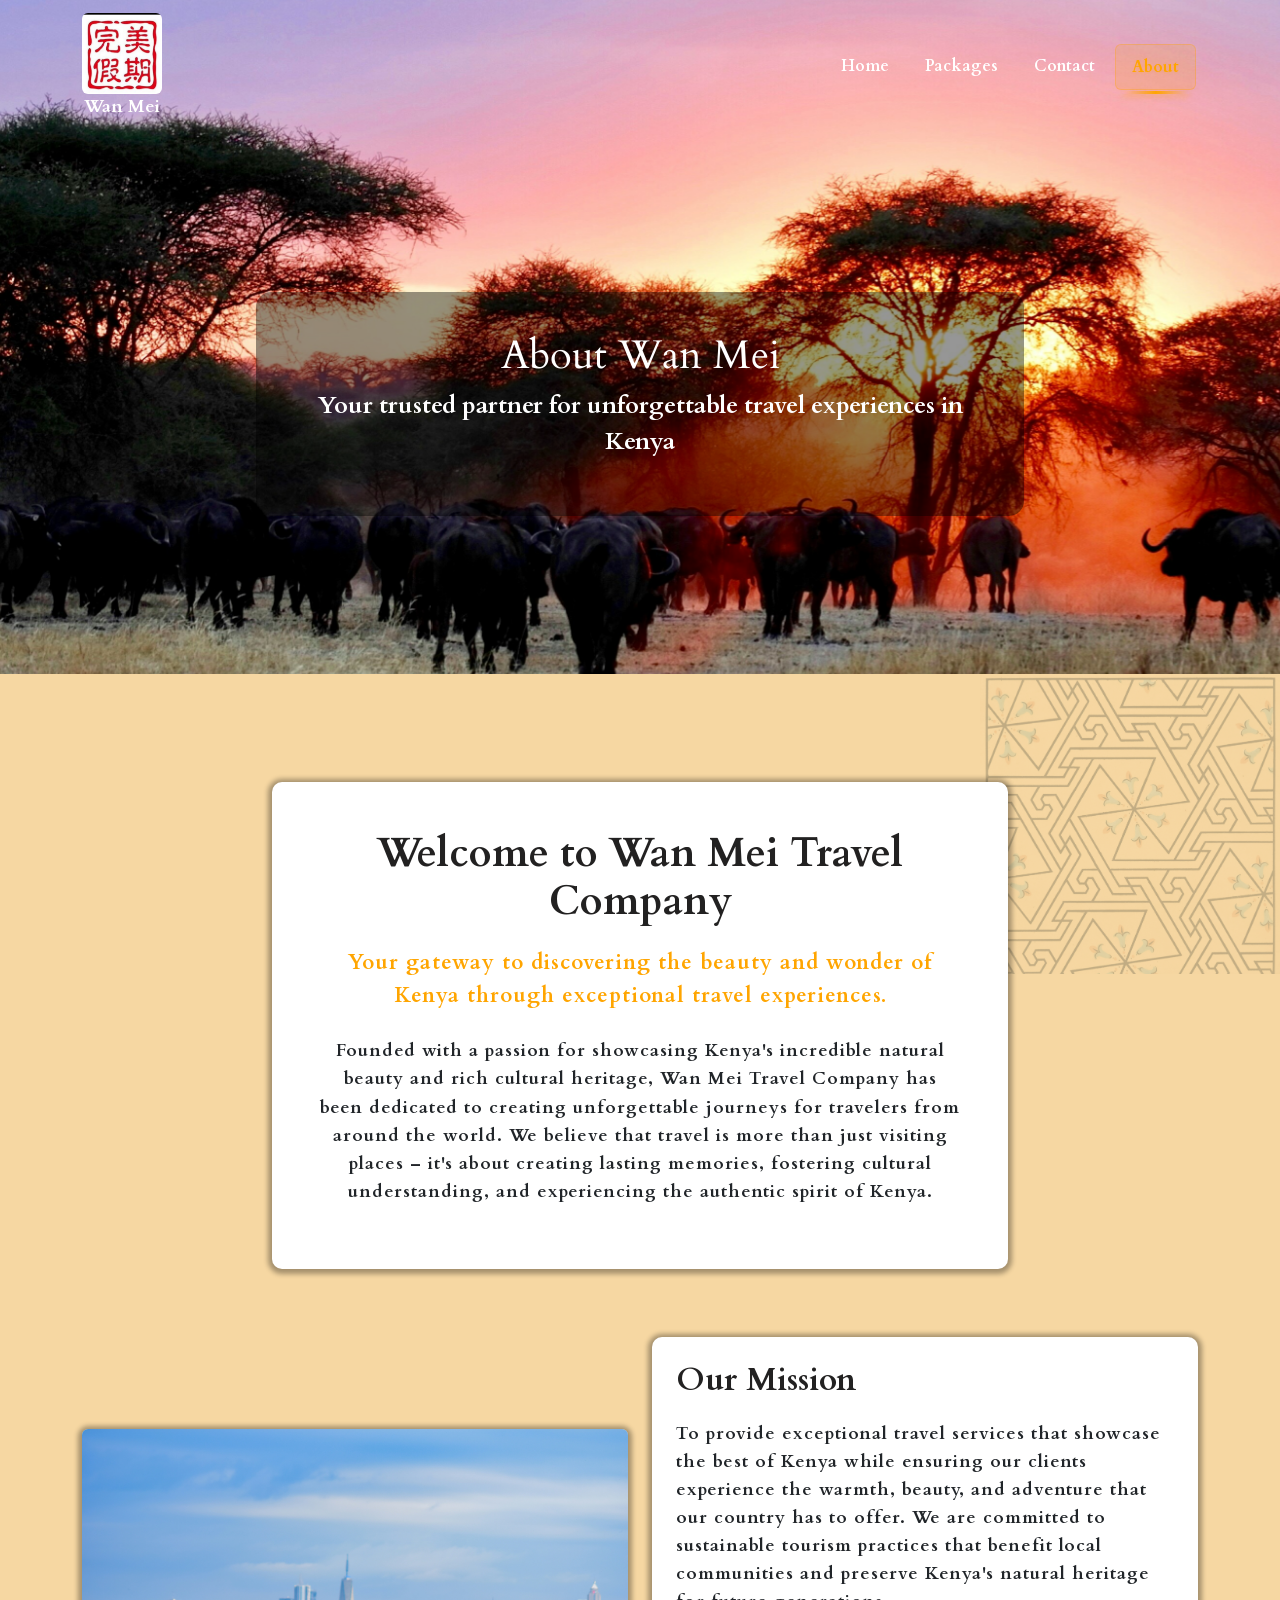
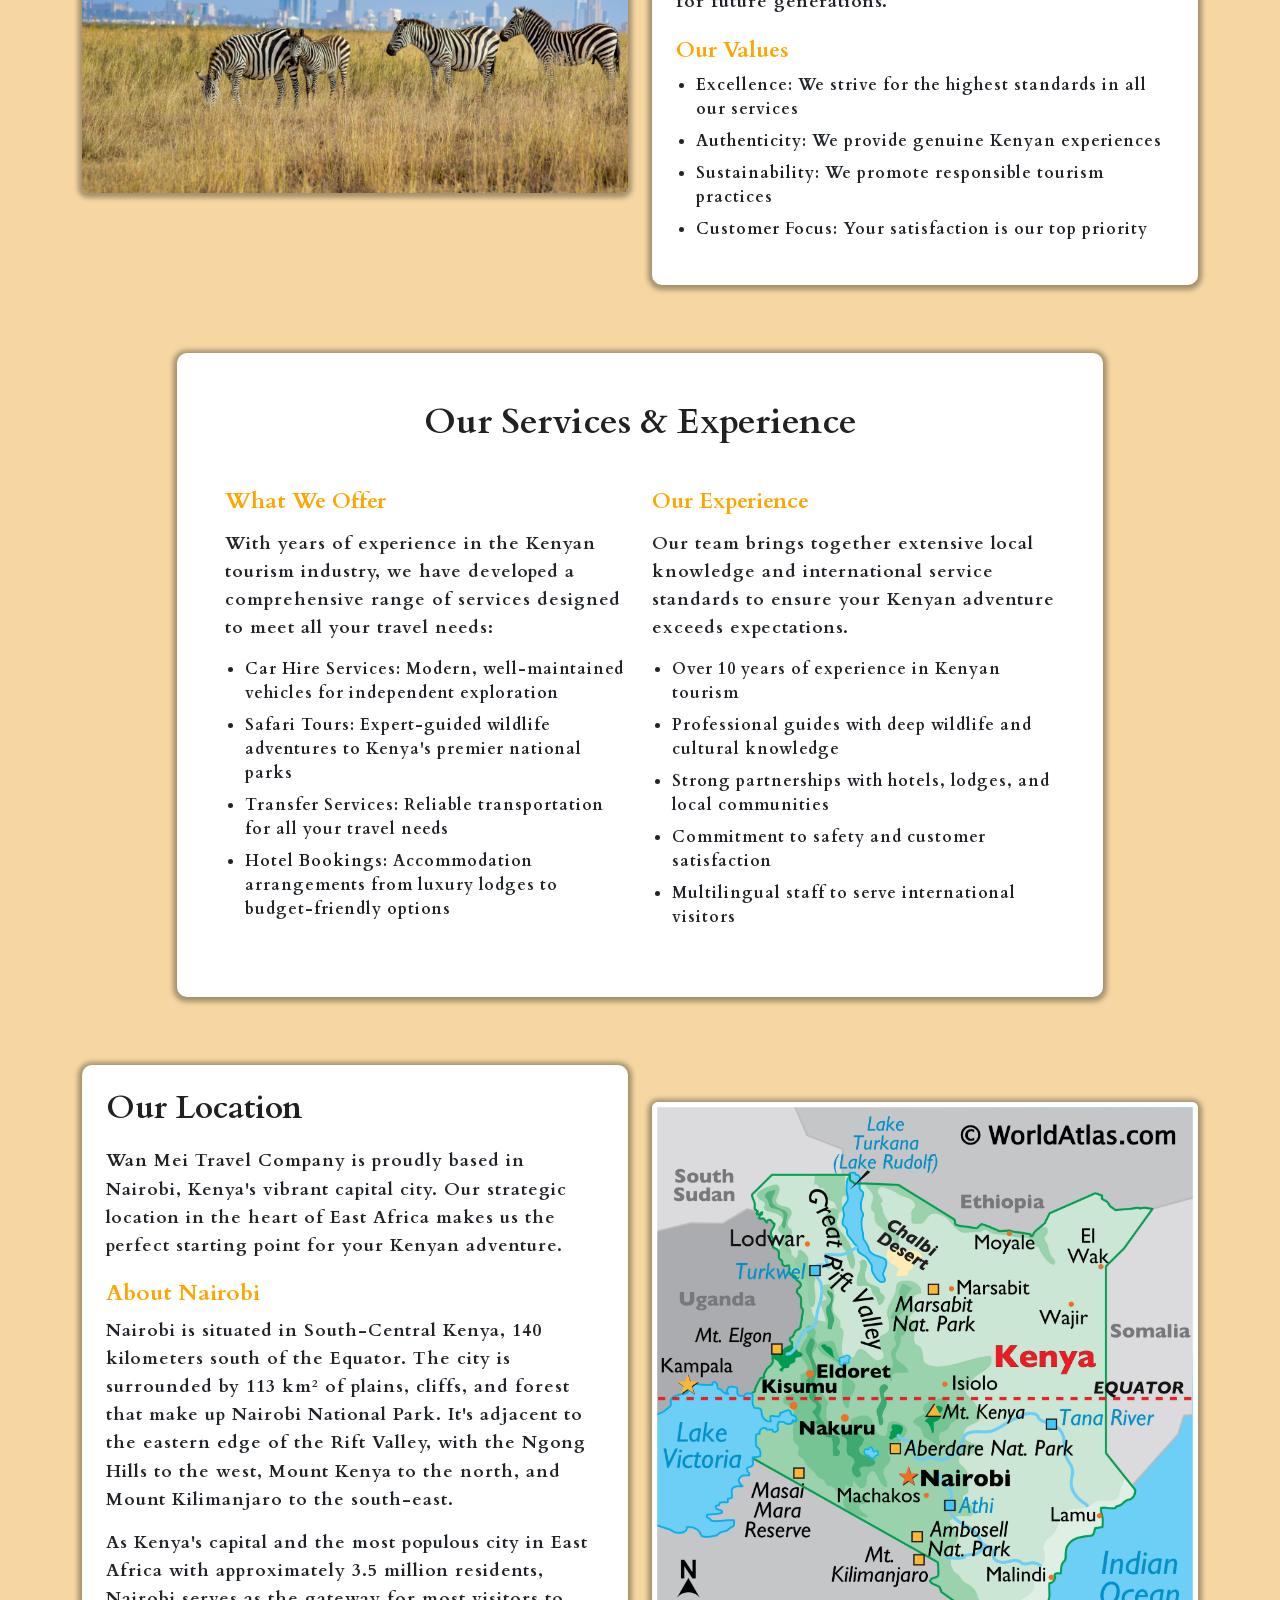
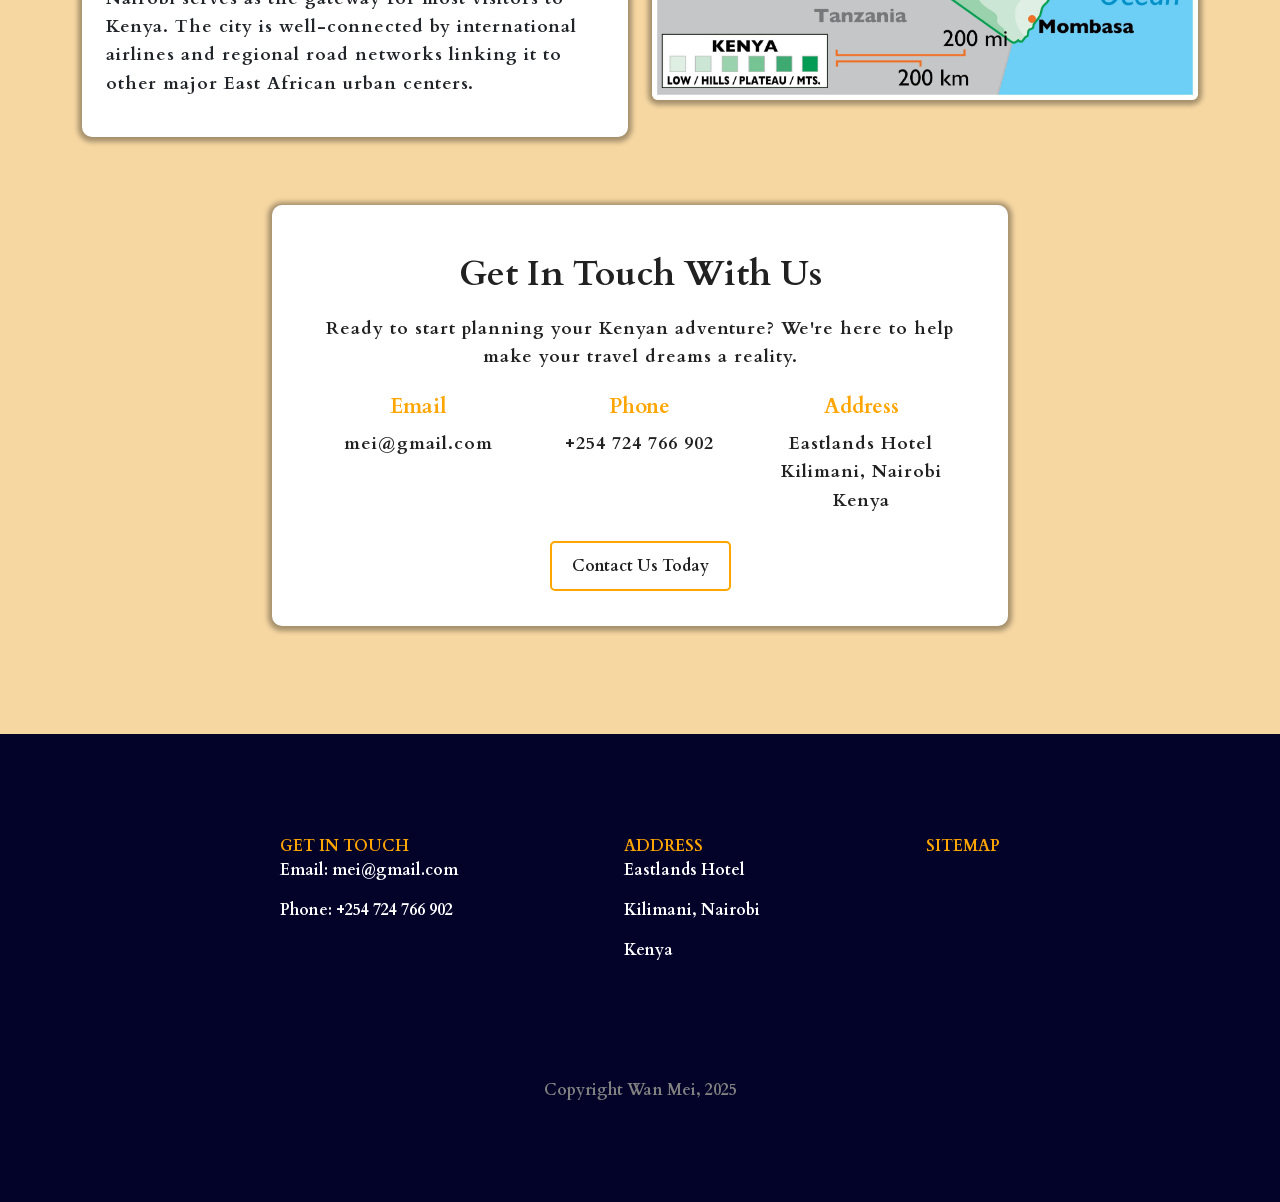
==== about.html @ f82a3e23 "implement packages and about us" ====
<!doctype html>
<html lang="en">
  <head>
    <meta charset="UTF-8">
    <meta name="viewport" content="width=device-width, initial-scale=1.0">
    <title>About Us - Wan Mei</title>
    <link rel="icon" type="image/x-icon" href="./images/favicon.ico">
    <link rel="stylesheet" href="style.css">
    <link href="https://cdn.jsdelivr.net/npm/bootstrap@5.3.7/dist/css/bootstrap.min.css" rel="stylesheet" integrity="sha384-LN+7fdVzj6u52u30Kp6M/trliBMCMKTyK833zpbD+pXdCLuTusPj697FH4R/5mcr" crossorigin="anonymous">
    <link rel="preconnect" href="https://fonts.googleapis.com">
    <link rel="preconnect" href="https://fonts.gstatic.com" crossorigin>
    <link href="https://fonts.googleapis.com/css2?family=Cardo:ital,wght@0,400;0,700;1,400&display=swap" rel="stylesheet">
  </head>
  <body class="d-flex flex-column justify-content-between min-vh-100 page-about" style="position: relative;">
    <nav class="navbar navbar-expand-lg">
      <div class="container d-flex flex-row align-items-center justify-content-between w-100">
        <a class="navbar-brand d-flex flex-column align-items-center" href="index.html">
          <img src="./wan_mei_logo.jpeg" class="rounded float-start nav_logo" width="80px" alt="...">
          <span>Wan Mei</span>
        </a>
        <button class="navbar-toggler float-end" type="button" data-bs-toggle="collapse" data-bs-target="#navbarNavDropdown" aria-controls="navbarNavDropdown" aria-expanded="false" aria-label="Toggle navigation">
          <span class="navbar-toggler-icon"></span>
        </button>
        <div class="collapse navbar-collapse float-end d-flex flex-row-reverse" id="navbarNavDropdown">
          <ul class="navbar-nav">
            <li class="nav-item">
              <a class="nav-link" href="index.html">Home</a>
            </li>
            <li class="nav-item">
              <a class="nav-link" href="packages.html">Packages</a>
            </li>
            <li class="nav-item">
              <a class="nav-link" href="index.html#contact">Contact</a>
            </li>
            <li class="nav-item">
              <a class="nav-link active" href="about.html">About</a>
            </li>
          </ul>
        </div>
      </div>
    </nav>

    <!-- Main Content Area for Company Information -->
    <main class="about-main">
      <!-- About Hero Section -->
      <section class="about-hero">
        <div class="parallax-container">
          <div class="background-image"></div>
          <div class="text-overlay">
            <h1>About Wan Mei</h1>
            <p>Your trusted partner for unforgettable travel experiences in Kenya</p>
          </div>
        </div>
      </section>

      <!-- About Content Section -->
      <section class="about-content">
        <div class="about-background-pattern"></div>
        <div class="container my-5">
          
          <!-- Company Background and Mission -->
          <div class="company-intro mb-5">
            <div class="row">
              <div class="col-lg-8 mx-auto">
                <div class="bg-white p-5 box_shadow_effect text-center">
                  <h2>Welcome to Wan Mei Travel Company</h2>
                  <p class="lead">Your gateway to discovering the beauty and wonder of Kenya through exceptional travel experiences.</p>
                  <p>Founded with a passion for showcasing Kenya's incredible natural beauty and rich cultural heritage, Wan Mei Travel Company has been dedicated to creating unforgettable journeys for travelers from around the world. We believe that travel is more than just visiting places – it's about creating lasting memories, fostering cultural understanding, and experiencing the authentic spirit of Kenya.</p>
                </div>
              </div>
            </div>
          </div>

          <!-- Mission Statement -->
          <div class="mission-section mb-5">
            <div class="row align-items-center">
              <div class="col-md-6">
                <img src="./images/nairobi.jpg" class="img-fluid rounded box_shadow_effect" alt="Nairobi City">
              </div>
              <div class="col-md-6">
                <div class="bg-white p-4 box_shadow_effect">
                  <h3>Our Mission</h3>
                  <p>To provide exceptional travel services that showcase the best of Kenya while ensuring our clients experience the warmth, beauty, and adventure that our country has to offer. We are committed to sustainable tourism practices that benefit local communities and preserve Kenya's natural heritage for future generations.</p>
                  <h4>Our Values</h4>
                  <ul>
                    <li><strong>Excellence:</strong> We strive for the highest standards in all our services</li>
                    <li><strong>Authenticity:</strong> We provide genuine Kenyan experiences</li>
                    <li><strong>Sustainability:</strong> We promote responsible tourism practices</li>
                    <li><strong>Customer Focus:</strong> Your satisfaction is our top priority</li>
                  </ul>
                </div>
              </div>
            </div>
          </div>

          <!-- Services and Experience -->
          <div class="services-experience mb-5">
            <div class="row">
              <div class="col-lg-10 mx-auto">
                <div class="bg-white p-5 box_shadow_effect">
                  <h3 class="text-center mb-4">Our Services & Experience</h3>
                  <div class="row">
                    <div class="col-md-6">
                      <h4>What We Offer</h4>
                      <p>With years of experience in the Kenyan tourism industry, we have developed a comprehensive range of services designed to meet all your travel needs:</p>
                      <ul>
                        <li><strong>Car Hire Services:</strong> Modern, well-maintained vehicles for independent exploration</li>
                        <li><strong>Safari Tours:</strong> Expert-guided wildlife adventures to Kenya's premier national parks</li>
                        <li><strong>Transfer Services:</strong> Reliable transportation for all your travel needs</li>
                        <li><strong>Hotel Bookings:</strong> Accommodation arrangements from luxury lodges to budget-friendly options</li>
                      </ul>
                    </div>
                    <div class="col-md-6">
                      <h4>Our Experience</h4>
                      <p>Our team brings together extensive local knowledge and international service standards to ensure your Kenyan adventure exceeds expectations.</p>
                      <ul>
                        <li>Over 10 years of experience in Kenyan tourism</li>
                        <li>Professional guides with deep wildlife and cultural knowledge</li>
                        <li>Strong partnerships with hotels, lodges, and local communities</li>
                        <li>Commitment to safety and customer satisfaction</li>
                        <li>Multilingual staff to serve international visitors</li>
                      </ul>
                    </div>
                  </div>
                </div>
              </div>
            </div>
          </div>

          <!-- Location and Contact Information -->
          <div class="location-contact mb-5">
            <div class="row align-items-center">
              <div class="col-md-6 order-md-2">
                <img src="./images/kenya_map.jpg" class="img-fluid rounded box_shadow_effect" alt="Kenya Map">
              </div>
              <div class="col-md-6 order-md-1">
                <div class="bg-white p-4 box_shadow_effect">
                  <h3>Our Location</h3>
                  <p><strong>Wan Mei Travel Company</strong> is proudly based in Nairobi, Kenya's vibrant capital city. Our strategic location in the heart of East Africa makes us the perfect starting point for your Kenyan adventure.</p>
                  
                  <h4>About Nairobi</h4>
                  <p>Nairobi is situated in South-Central Kenya, 140 kilometers south of the Equator. The city is surrounded by 113 km² of plains, cliffs, and forest that make up Nairobi National Park. It's adjacent to the eastern edge of the Rift Valley, with the Ngong Hills to the west, Mount Kenya to the north, and Mount Kilimanjaro to the south-east.</p>
                  
                  <p>As Kenya's capital and the most populous city in East Africa with approximately 3.5 million residents, Nairobi serves as the gateway for most visitors to Kenya. The city is well-connected by international airlines and regional road networks linking it to other major East African urban centers.</p>
                </div>
              </div>
            </div>
          </div>

          <!-- Contact Information -->
          <div class="contact-info">
            <div class="row">
              <div class="col-lg-8 mx-auto">
                <div class="bg-white p-5 box_shadow_effect text-center">
                  <h3>Get In Touch With Us</h3>
                  <p>Ready to start planning your Kenyan adventure? We're here to help make your travel dreams a reality.</p>
                  
                  <div class="row mt-4">
                    <div class="col-md-4">
                      <h5>Email</h5>
                      <p>mei@gmail.com</p>
                    </div>
                    <div class="col-md-4">
                      <h5>Phone</h5>
                      <p>+254 724 766 902</p>
                    </div>
                    <div class="col-md-4">
                      <h5>Address</h5>
                      <p>Eastlands Hotel<br>Kilimani, Nairobi<br>Kenya</p>
                    </div>
                  </div>
                  
                  <div class="mt-4">
                    <a href="index.html#contact" class="card-btn">Contact Us Today</a>
                  </div>
                </div>
              </div>
            </div>
          </div>

        </div>
      </section>
    </main>

    <footer class="d-flex flex-column align-items-center justify-content-around footer_style">
      <div class="d-flex flex-row justify-content-around align-items-start w-75">
        <div class="footer_col">
          <span>GET IN TOUCH</span>
          <p>Email: mei@gmail.com</p>
          <p>Phone: +254 724 766 902</p>
        </div>
        <div class="footer_col">
          <span>ADDRESS</span>
          <p>Eastlands Hotel</p>
          <p>Kilimani, Nairobi</p>
          <p>Kenya</p>
        </div>
        <div class="footer_col">
          <span>SITEMAP</span>
        </div>
      </div>
      <div class="row text-center copyright">
        <span style="color: grey;">Copyright Wan Mei, 2025</span>
      </div>
    </footer>
    <script src="https://cdn.jsdelivr.net/npm/bootstrap@5.3.7/dist/js/bootstrap.bundle.min.js" integrity="sha384-ndDqU0Gzau9qJ1lfW4pNLlhNTkCfHzAVBReH9diLvGRem5+R9g2FzA8ZGN954O5Q" crossorigin="anonymous"></script>
    <script src="https://cdn.jsdelivr.net/npm/@popperjs/core@2.11.8/dist/umd/popper.min.js" integrity="sha384-I7E8VVD/ismYTF4hNIPjVp/Zjvgyol6VFvRkX/vR+Vc4jQkC+hVqc2pM8ODewa9r" crossorigin="anonymous"></script>
    <script src="https://cdn.jsdelivr.net/npm/bootstrap@5.3.7/dist/js/bootstrap.min.js" integrity="sha384-7qAoOXltbVP82dhxHAUje59V5r2YsVfBafyUDxEdApLPmcdhBPg1ERo0BZlK" crossorigin="anonymous"></script>
  </body>
</html>
---- style.css ----
html, body {
  padding: 0;
  margin: 0;
  box-sizing: border-box;
  height: 100%;
}
* {
  font-family: "Cardo", serif;
  font-weight: 600;
  font-style: normal;
}
.nav {
  background: transparent;
  position: absolute;
  top: 0;
}

.navbar {
  background: transparent;
  position: absolute;
  top: 0;
  width: 100%;
  z-index: 1000;
  padding: 15px 0;
}

.navbar-brand span {
  color: white;
  font-weight: 700;
  font-size: 1.1rem;
  transition: color 0.3s ease;
}

.navbar-brand:hover span {
  color: orange;
}

.navbar-brand {
  transition: transform 0.3s ease;
  text-decoration: none;
}

.navbar-brand:hover {
  transform: scale(1.05);
  text-decoration: none;
}
.nav_logo {
  max-width: 80px;
  height: auto;
}
.background-intro-image {
  background-image: url('./images/nairobi.jpg');
  min-width: 40%;
  height: 400px;
  background-size: cover;
  margin-right: -40px;
}

.introduction {
  background-color: #f6d7a2;
  position: relative;
  width: 100%;
  min-height: 600px;
  display: flex;
  flex-direction: row;
  justify-content:center;
  align-items: center;
}
.car-container > .box_shadow_effect {
  z-index: 3;
  width: 400px;
  height: 500px;
  background-color: whitesmoke;
  padding: 20px;
  letter-spacing: 2px;
  font-size: 1.15rem;
  margin-bottom: 30px;
}

.introduction > p {
  z-index: 3;
  width: 400px;
  height: 400px;
  background-color: whitesmoke;
  padding: 20px;
  letter-spacing: 2px;
  font-size: 1.15rem;
  margin-bottom: 30px;
}
.background-pattern-image {
  background-image: url('./images/tribe_pattern.jpg');
  min-width: 300px;
  height: 300px;
  margin-left: -40px;
  background-size: cover;
}

.background-car-image {
  background-image: url('./images/nairobi.jpg');
  top: 0;
  left: 0;
  width: 100%;
  height: 100%;
  background-position: center;
  background-size: cover;
}

.background-offer-image {
  background-image: url('./images/offer_pattern.jpg');
  z-index: -1;
  opacity: 0.8;
  top: 0;
  left: 0;
  width: 100%;
  height: 100%;
  background-position: center;
  background-size: cover;
}

.car-container > .box_shadow_effect {
  position: absolute;
  left: 5%;
  top: 30%;
}

.offer_container > h2 {
  position: absolute;
  z-index: 3;
  left: 40%;
  top: 10%;
  color: rgb(34, 33, 33);
  font-weight: 800;
}

.offer_container > .offer-row {
  position: absolute;
  z-index: 3;
  left: 5%;
  top: 20%;
  display: flex;
  flex-direction: row;
  align-items: center;
  justify-content: space-between;
  width: 90%;
}
.offer_container > .offer-row > .card-offer {
  text-align: center;
  height: 500px;
  background-image: url('./images/car_hire.jpg');
  width: 100%;
  background-position: center;
  background-size: cover;
  display: flex;
  flex-direction: column;
  justify-content: space-between;
  align-items: center;
}

.offer_container > .offer-row > .card-offer:nth-child(2) {
  background-image: url('./images/safari_tours.jpg');
}
.offer_container > .offer-row > .card-offer:nth-child(3) {
  background-image: url('./images/banner.jpg');
}
.offer_container > .offer-row > .card-offer:nth-child(4) {
  background-image: url('./images/hotel_booking.jpg');
}


.offer_container > .offer-row > .card-offer > .card-title {
  margin-top: 20px;
}

.offer_container > .offer-row > .card-offer > .card-btn,
.contact_container > .card-btn,
.socials_container > .card-btn {
  text-decoration: none;
  padding: 10px 15px;
  border: 2px orange solid;
  background-color: transparent;
  color: white;
  margin-bottom: 20px;
}

.socials_container > .card-btn {
  color: black;
}
.offer_container > .offer-row > .card-offer > .card-btn:hover,
.contact_container > .card-btn:hover,
.socials_container > .card-btn:hover {
  color: black;
  background-color: rgba(245, 245, 245, 0.582);
  transform: scale(1.1);
}

.location_container {
  padding: auto 100px;
  display: flex;
  flex-direction: row;
  align-items: center;
  justify-content: space-around;
  background-color: #f1d8ba;
}

.location_container > div > p {
    letter-spacing: 2px;
  font-size: 1.15rem;
}

.location_container > div > h1,
.contact_container > h1 {
    letter-spacing: 2px;
  font-size: 3.75rem;
  padding-bottom: 30px;
}

.socials_container { 
  display: flex;
  flex-direction: column;
  align-items: center;
  justify-content: space-around;
  width: 100%;
  height: 100%;
  background-color: white;
}

.contact_container { 
  display: flex;
  flex-direction: column;
  align-items: center;
  justify-content: space-around;
  background-image: url('./images/contact_pattern.jpg');
  width: 100%;
  height: 100%;
  background-position: center;
  background-size: cover;
  color: white;
}

.car-container,
.parallax-container,
.offer_container,
.location_container,
.contact_container,
.socials_container {
  position: relative;
  height: 100vh; 
  overflow: hidden;
}

.background-image {
  position: fixed;
  top: 0;
  left: 0;
  width: 100%;
  height: 100%;
  background-image: url('./images/banner.jpg');
  background-position: center;
  background-size: cover;
  padding: 50px;
  background-attachment: fixed; /* Or scroll for CSS parallax */
  z-index: -3; /* Ensure it's behind the text */
  opacity: 0;
  animation: fadeZoom 4s ease-in-out forwards;
}
.box_shadow_effect {
  box-shadow: 0px 1px 5px 4px rgba(0,0,0,0.33);
  -webkit-box-shadow: 0px 1px 5px 4px rgba(0,0,0,0.33);
  -moz-box-shadow: 0px 1px 5px 4px rgba(0,0,0,0.33);
}
.text-overlay {
  position: relative;
  z-index: 1;
  color: white;
  text-align: center;
  background-color: rgba(0, 0, 0, 0.413);
  padding: 50px;
  width: 50%;
  margin: auto auto;
  border-radius: 15px;
  font-size: 1.75rem;
}
.top_section img {
  width: 100px;
  max-height: 70px;
}

.footer_style {
  width: 100%;
  background-color: rgb(3, 3, 42);
  color: white;
  padding: 100px 50px;
}

.footer_style .copyright {
  width: 100%;
  background-color: rgb(3, 3, 42);
  color: white;
  padding-top: 100px;
}

.footer_col {
  display: flex;
  flex-direction: column;

}

.footer_col > span {
  color: orange;
  font-weight: 700;
}

.image-grid {
  display: grid;
  grid-template-columns: repeat(8, 1fr); /* 8 columns */
  gap: 10px; /* space between images */
  max-width: 90%;
  padding: 10px;
}

.image-grid img {
  width: 100%;
  height: auto;
  display: block;
  object-fit: cover;
  border-radius: 6px;
}

.image-grid img:hover {
  transform: scale(1.2);
  transition: all 0.3s ease-in-out;
}

/* 🔹 Responsive Breakpoints */
@media (max-width: 1200px) {
  .image-grid {
    grid-template-columns: repeat(4, 1fr); /* 4 per row */
  }
}

@media (max-width: 768px) {
  .image-grid {
    grid-template-columns: repeat(2, 1fr); /* 2 per row */
  }
}

@media (max-width: 480px) {
  .image-grid {
    grid-template-columns: 1fr; /* stack images */
  }
}

@keyframes fadeZoom {
  0% {
    opacity: 0;
    transform: scale(1);
  }
  100% {
    opacity: 1;
    transform: scale(1.1); /* slight zoom in */
  }
}

/* Packages Page Specific Styles */
.packages-main {
  width: 100%;
}

.packages-hero {
  position: relative;
  height: 60vh;
  overflow: hidden;
}

.packages-hero .parallax-container {
  height: 100%;
}

.packages-hero .text-overlay {
  position: absolute;
  top: 50%;
  left: 50%;
  transform: translate(-50%, -50%);
  z-index: 2;
  color: white;
  text-align: center;
  background-color: rgba(0, 0, 0, 0.413);
  padding: 40px;
  width: 60%;
  border-radius: 15px;
  font-size: 1.5rem;
}

.packages-content {
  background-color: #f6d7a2;
  padding: 60px 0;
  min-height: 100vh;
}

.service-section {
  margin-bottom: 80px;
}

.service-details {
  border-radius: 10px;
  margin: 20px 0;
}

.service-details h2 {
  color: rgb(34, 33, 33);
  font-weight: 800;
  margin-bottom: 20px;
  font-size: 2.5rem;
}

.service-details h4 {
  color: orange;
  font-weight: 700;
  margin: 20px 0 10px 0;
  font-size: 1.5rem;
}

.service-details p {
  letter-spacing: 1px;
  font-size: 1.1rem;
  line-height: 1.6;
  margin-bottom: 15px;
}

.service-details ul {
  padding-left: 20px;
  margin-bottom: 20px;
}

.service-details li {
  letter-spacing: 1px;
  font-size: 1rem;
  line-height: 1.5;
  margin-bottom: 8px;
}

.service-details strong {
  color: rgb(34, 33, 33);
  font-weight: 800;
}

/* Enhanced active navigation state styling */
.nav-link.active {
  color: orange !important;
  font-weight: 700;
  position: relative;
  background-color: rgba(255, 165, 0, 0.15);
  border-radius: 6px;
  text-shadow: 0 1px 3px rgba(255, 165, 0, 0.3);
  border: 1px solid rgba(255, 165, 0, 0.3);
}

.nav-link.active::after {
  content: '';
  position: absolute;
  bottom: -5px;
  left: 50%;
  transform: translateX(-50%);
  width: 85%;
  height: 3px;
  background: linear-gradient(90deg, transparent, orange, transparent);
  border-radius: 2px;
  box-shadow: 0 2px 6px rgba(255, 165, 0, 0.5);
  animation: activeGlow 2s ease-in-out infinite alternate;
}

@keyframes activeGlow {
  0% {
    box-shadow: 0 2px 6px rgba(255, 165, 0, 0.5);
    opacity: 0.8;
  }
  100% {
    box-shadow: 0 2px 8px rgba(255, 165, 0, 0.7);
    opacity: 1;
  }
}

/* Navigation hover effects */
.nav-link {
  color: white !important;
  font-weight: 600;
  transition: all 0.3s cubic-bezier(0.4, 0, 0.2, 1);
  position: relative;
  padding: 10px 16px !important;
  text-decoration: none;
  border-radius: 6px;
  margin: 0 2px;
  display: inline-block;
}

.nav-link:hover {
  color: orange !important;
  transform: translateY(-2px);
  text-shadow: 0 2px 4px rgba(0, 0, 0, 0.3);
  background-color: rgba(255, 165, 0, 0.08);
}

.nav-link:hover::after {
  content: '';
  position: absolute;
  bottom: -5px;
  left: 50%;
  transform: translateX(-50%);
  width: 60%;
  height: 2px;
  background: linear-gradient(90deg, transparent, orange, transparent);
  opacity: 0.8;
  border-radius: 1px;
  transition: all 0.3s cubic-bezier(0.4, 0, 0.2, 1);
}

/* Ensure active state overrides hover */
.nav-link.active:hover {
  color: orange !important;
  transform: translateY(-1px);
  text-shadow: 0 2px 6px rgba(255, 165, 0, 0.6);
  background-color: rgba(255, 165, 0, 0.2);
}

.nav-link.active:hover::after {
  width: 90%;
  height: 3px;
  opacity: 1;
  box-shadow: 0 2px 8px rgba(255, 165, 0, 0.6);
}

/* Focus states for accessibility */
.nav-link:focus {
  outline: 2px solid rgba(255, 165, 0, 0.5);
  outline-offset: 2px;
}

.nav-link.active:focus {
  outline: 2px solid orange;
  outline-offset: 2px;
}

/* Mobile navigation styling */
.navbar-toggler {
  border: 2px solid rgba(255, 255, 255, 0.8);
  padding: 6px 10px;
  border-radius: 6px;
  transition: all 0.3s ease;
  background-color: rgba(0, 0, 0, 0.1);
}

.navbar-toggler:focus {
  box-shadow: 0 0 0 0.25rem rgba(255, 165, 0, 0.4);
  outline: none;
  border-color: orange;
}

.navbar-toggler:hover {
  border-color: orange;
  background-color: rgba(255, 165, 0, 0.15);
  transform: scale(1.05);
}

.navbar-toggler[aria-expanded="true"] {
  border-color: orange;
  background-color: rgba(255, 165, 0, 0.2);
  box-shadow: 0 0 0 0.2rem rgba(255, 165, 0, 0.3);
}

.navbar-toggler-icon {
  background-image: url("data:image/svg+xml,%3csvg xmlns='http://www.w3.org/2000/svg' viewBox='0 0 30 30'%3e%3cpath stroke='rgba%28255, 255, 255, 1%29' stroke-linecap='round' stroke-miterlimit='10' stroke-width='2.5' d='M4 7h22M4 15h22M4 23h22'/%3e%3c/svg%3e");
  transition: all 0.3s ease;
}

.navbar-toggler:hover .navbar-toggler-icon {
  background-image: url("data:image/svg+xml,%3csvg xmlns='http://www.w3.org/2000/svg' viewBox='0 0 30 30'%3e%3cpath stroke='rgba%28255, 165, 0, 1%29' stroke-linecap='round' stroke-miterlimit='10' stroke-width='2.5' d='M4 7h22M4 15h22M4 23h22'/%3e%3c/svg%3e");
}

/* Mobile navigation menu background */
@media (max-width: 991.98px) {
  .navbar-collapse {
    background: linear-gradient(135deg, rgba(0, 0, 0, 0.95), rgba(34, 33, 33, 0.9));
    margin-top: 15px;
    padding: 25px;
    border-radius: 12px;
    box-shadow: 0 8px 25px rgba(0, 0, 0, 0.4);
    border: 1px solid rgba(255, 165, 0, 0.2);
  }
  
  .nav-link::after,
  .nav-link:hover::after,
  .nav-link.active::after {
    display: none;
  }
  
  .nav-link {
    padding: 15px 20px !important;
    border-bottom: 1px solid rgba(255, 255, 255, 0.1);
    border-radius: 8px;
    margin: 4px 0;
    transition: all 0.3s ease;
  }
  
  .nav-link:last-child {
    border-bottom: none;
  }
  
  .nav-link.active {
    background: linear-gradient(135deg, rgba(255, 165, 0, 0.3), rgba(255, 165, 0, 0.2));
    border: 2px solid rgba(255, 165, 0, 0.5);
    border-bottom: 2px solid rgba(255, 165, 0, 0.5) !important;
    box-shadow: 0 4px 15px rgba(255, 165, 0, 0.25);
    position: relative;
    font-weight: 700;
  }
  
  .nav-link.active::before {
    content: '●';
    position: absolute;
    left: 8px;
    top: 50%;
    transform: translateY(-50%);
    color: orange;
    font-size: 12px;
    animation: pulse 2s ease-in-out infinite;
  }
  
  @keyframes pulse {
    0%, 100% {
      opacity: 1;
      transform: translateY(-50%) scale(1);
    }
    50% {
      opacity: 0.7;
      transform: translateY(-50%) scale(1.1);
    }
  }
  
  .nav-link:hover {
    background-color: rgba(255, 165, 0, 0.1);
    transform: translateX(5px);
    border-color: rgba(255, 165, 0, 0.3);
  }
  
  .nav-link.active:hover {
    background: linear-gradient(135deg, rgba(255, 165, 0, 0.35), rgba(255, 165, 0, 0.25));
    transform: translateX(3px);
    box-shadow: 0 6px 16px rgba(255, 165, 0, 0.3);
  }
}

/* Responsive design for packages page */
@media (max-width: 768px) {
  .packages-hero .text-overlay {
    width: 90%;
    padding: 30px 20px;
    font-size: 1.2rem;
  }
  
  .service-details {
    margin: 15px 0;
    padding: 20px !important;
  }
  
  .service-details h2 {
    font-size: 2rem;
  }
  
  .service-details h4 {
    font-size: 1.3rem;
  }
  
  .service-section {
    margin-bottom: 60px;
  }
  
  .service-section .row {
    margin: 0;
  }
  
  .service-section .col-md-6 {
    padding: 10px;
  }
}

@media (max-width: 480px) {
  .packages-hero .text-overlay {
    width: 95%;
    padding: 20px 15px;
    font-size: 1rem;
  }
  
  .service-details h2 {
    font-size: 1.8rem;
  }
  
  .service-details h4 {
    font-size: 1.2rem;
  }
  
  .service-details p,
  .service-details li {
    font-size: 0.95rem;
  }
}/* Backg
round pattern for packages content */
.packages-background-pattern {
  position: absolute;
  top: 0;
  right: 0;
  width: 300px;
  height: 300px;
  background-image: url('./images/tribe_pattern.jpg');
  background-size: cover;
  opacity: 0.3;
  z-index: 0;
}

.packages-content .container {
  position: relative;
  z-index: 1;
}

/* About Page Specific Styles */
.about-main {
  width: 100%;
}

.about-hero {
  position: relative;
  height: 60vh;
  overflow: hidden;
}

.about-hero .parallax-container {
  height: 100%;
}

.about-hero .text-overlay {
  position: absolute;
  top: 50%;
  left: 50%;
  transform: translate(-50%, -50%);
  z-index: 2;
  color: white;
  text-align: center;
  background-color: rgba(0, 0, 0, 0.413);
  padding: 40px;
  width: 60%;
  border-radius: 15px;
  font-size: 1.5rem;
}

.about-content {
  background-color: #f6d7a2;
  padding: 60px 0;
  min-height: 100vh;
  position: relative;
}

/* Background pattern for about content */
.about-background-pattern {
  position: absolute;
  top: 0;
  right: 0;
  width: 300px;
  height: 300px;
  background-image: url('./images/tribe_pattern.jpg');
  background-size: cover;
  opacity: 0.3;
  z-index: 0;
}

.about-content .container {
  position: relative;
  z-index: 1;
}

/* Company intro section */
.company-intro .box_shadow_effect {
  border-radius: 10px;
}

.company-intro h2 {
  color: rgb(34, 33, 33);
  font-weight: 800;
  margin-bottom: 20px;
  font-size: 2.5rem;
}

.company-intro .lead {
  color: orange;
  font-weight: 700;
  font-size: 1.3rem;
  margin-bottom: 25px;
}

.company-intro p {
  letter-spacing: 1px;
  font-size: 1.1rem;
  line-height: 1.6;
  margin-bottom: 15px;
}

/* Mission section */
.mission-section .box_shadow_effect {
  border-radius: 10px;
  margin: 20px 0;
}

.mission-section h3 {
  color: rgb(34, 33, 33);
  font-weight: 800;
  margin-bottom: 20px;
  font-size: 2rem;
}

.mission-section h4 {
  color: orange;
  font-weight: 700;
  margin: 20px 0 10px 0;
  font-size: 1.4rem;
}

.mission-section p {
  letter-spacing: 1px;
  font-size: 1.1rem;
  line-height: 1.6;
  margin-bottom: 15px;
}

.mission-section ul {
  padding-left: 20px;
  margin-bottom: 20px;
}

.mission-section li {
  letter-spacing: 1px;
  font-size: 1rem;
  line-height: 1.5;
  margin-bottom: 8px;
}

.mission-section strong {
  color: rgb(34, 33, 33);
  font-weight: 800;
}

/* Services and experience section */
.services-experience .box_shadow_effect {
  border-radius: 10px;
}

.services-experience h3 {
  color: rgb(34, 33, 33);
  font-weight: 800;
  margin-bottom: 30px;
  font-size: 2.2rem;
}

.services-experience h4 {
  color: orange;
  font-weight: 700;
  margin: 20px 0 15px 0;
  font-size: 1.4rem;
}

.services-experience p {
  letter-spacing: 1px;
  font-size: 1.1rem;
  line-height: 1.6;
  margin-bottom: 15px;
}

.services-experience ul {
  padding-left: 20px;
  margin-bottom: 20px;
}

.services-experience li {
  letter-spacing: 1px;
  font-size: 1rem;
  line-height: 1.5;
  margin-bottom: 8px;
}

.services-experience strong {
  color: rgb(34, 33, 33);
  font-weight: 800;
}

/* Location and contact section */
.location-contact .box_shadow_effect {
  border-radius: 10px;
  margin: 20px 0;
}

.location-contact h3 {
  color: rgb(34, 33, 33);
  font-weight: 800;
  margin-bottom: 20px;
  font-size: 2rem;
}

.location-contact h4 {
  color: orange;
  font-weight: 700;
  margin: 20px 0 10px 0;
  font-size: 1.4rem;
}

.location-contact p {
  letter-spacing: 1px;
  font-size: 1.1rem;
  line-height: 1.6;
  margin-bottom: 15px;
}

.location-contact strong {
  color: rgb(34, 33, 33);
  font-weight: 800;
}

/* Contact info section */
.contact-info .box_shadow_effect {
  border-radius: 10px;
}

.contact-info h3 {
  color: rgb(34, 33, 33);
  font-weight: 800;
  margin-bottom: 20px;
  font-size: 2.2rem;
}

.contact-info h5 {
  color: orange;
  font-weight: 700;
  margin-bottom: 10px;
  font-size: 1.3rem;
}

.contact-info p {
  letter-spacing: 1px;
  font-size: 1.1rem;
  line-height: 1.6;
  margin-bottom: 15px;
  color: rgb(34, 33, 33);
}

.contact-info .card-btn {
  text-decoration: none;
  padding: 12px 20px;
  border: 2px orange solid;
  background-color: transparent;
  color: rgb(34, 33, 33);
  font-weight: 700;
  border-radius: 5px;
  transition: all 0.3s ease;
}

.contact-info .card-btn:hover {
  color: white;
  background-color: orange;
  transform: scale(1.05);
}

/* Page-specific utility classes */
.page-home .nav-link[href="index.html"],
.page-home .nav-link[href="#"] {
  color: orange !important;
  font-weight: 700;
}

.page-packages .nav-link[href="packages.html"] {
  color: orange !important;
  font-weight: 700;
}

.page-about .nav-link[href="about.html"] {
  color: orange !important;
  font-weight: 700;
}

/* Page-specific layout classes */
.page-packages {
  /* Packages page specific styles */
  background-color: #f6d7a2;
}

.page-about {
  /* About page specific styles */
  background-color: #f6d7a2;
}

/* General page layout classes */
.page-content {
  min-height: calc(100vh - 200px);
}

.page-header {
  position: relative;
  z-index: 10;
}

.page-main {
  flex: 1;
}

/* Page-specific main content classes */

.page-packages .packages-main {
  /* Packages page main content styling */
  width: 100%;
}

.page-about .about-main {
  /* About page main content styling */
  width: 100%;
}

/* Page-specific hero section classes */
.page-packages .packages-hero,
.page-about .about-hero {
  position: relative;
  height: 60vh;
  overflow: hidden;
}

.page-packages .packages-hero .parallax-container,
.page-about .about-hero .parallax-container {
  height: 100%;
}

/* Page-specific content area classes */
.page-packages .packages-content,
.page-about .about-content {
  background-color: #f6d7a2;
  padding: 60px 0;
  min-height: 100vh;
  position: relative;
}

/* Page-specific background pattern classes */
.page-packages .packages-background-pattern,
.page-about .about-background-pattern {
  position: absolute;
  top: 0;
  right: 0;
  width: 300px;
  height: 300px;
  background-image: url('./images/tribe_pattern.jpg');
  background-size: cover;
  opacity: 0.3;
  z-index: 0;
}

.page-packages .packages-content .container,
.page-about .about-content .container {
  position: relative;
  z-index: 1;
}

/* Content section styling for all pages */
.content-section {
  padding: 40px 0;
}

.content-section h1,
.content-section h2 {
  color: rgb(34, 33, 33);
  font-weight: 800;
  margin-bottom: 20px;
}

.content-section h3 {
  color: orange;
  font-weight: 700;
  margin: 20px 0 15px 0;
}

.content-section p {
  letter-spacing: 1px;
  font-size: 1.1rem;
  line-height: 1.6;
  margin-bottom: 15px;
}

/* Universal content box styling for all pages */
.content-box {
  background-color: white;
  padding: 30px;
  border-radius: 10px;
  margin: 20px 0;
}

.content-box h2,
.content-box h3 {
  color: rgb(34, 33, 33);
  font-weight: 800;
  margin-bottom: 20px;
}

.content-box h4 {
  color: orange;
  font-weight: 700;
  margin: 20px 0 10px 0;
}

.content-box p {
  letter-spacing: 1px;
  font-size: 1.1rem;
  line-height: 1.6;
  margin-bottom: 15px;
}

.content-box ul {
  padding-left: 20px;
  margin-bottom: 20px;
}

.content-box li {
  letter-spacing: 1px;
  font-size: 1rem;
  line-height: 1.5;
  margin-bottom: 8px;
}

.content-box strong {
  color: rgb(34, 33, 33);
  font-weight: 800;
}

/* Page-specific service section classes */
.page-packages .service-section {
  margin-bottom: 80px;
}

.page-packages .service-details {
  border-radius: 10px;
  margin: 20px 0;
}

/* Page-specific about section classes */
.page-about .company-intro,
.page-about .mission-section,
.page-about .services-experience,
.page-about .location-contact,
.page-about .contact-info {
  margin-bottom: 40px;
}

/* Shared text overlay styling for hero sections */
.page-packages .text-overlay,
.page-about .text-overlay {
  position: absolute;
  top: 50%;
  left: 50%;
  transform: translate(-50%, -50%);
  z-index: 2;
  color: white;
  text-align: center;
  background-color: rgba(0, 0, 0, 0.413);
  padding: 40px;
  width: 60%;
  border-radius: 15px;
  font-size: 1.5rem;
}

/* Universal page styling classes */
.page-wrapper {
  min-height: 100vh;
  display: flex;
  flex-direction: column;
}

.page-navbar {
  position: absolute;
  top: 0;
  width: 100%;
  z-index: 1000;
}

.page-footer {
  margin-top: auto;
}

/* Ensure existing parallax and animation effects work on all pages */
.page-packages .background-image,
.page-about .background-image {
  position: fixed;
  top: 0;
  left: 0;
  width: 100%;
  height: 100%;
  background-image: url('./images/banner.jpg');
  background-position: center;
  background-size: cover;
  padding: 50px;
  background-attachment: fixed;
  z-index: -3;
  opacity: 0;
  animation: fadeZoom 4s ease-in-out forwards;
}

/* Ensure box shadow effects work consistently across pages */
.page-packages .box_shadow_effect,
.page-about .box_shadow_effect,
.page-home .box_shadow_effect {
  box-shadow: 0px 1px 5px 4px rgba(0,0,0,0.33);
  -webkit-box-shadow: 0px 1px 5px 4px rgba(0,0,0,0.33);
  -moz-box-shadow: 0px 1px 5px 4px rgba(0,0,0,0.33);
}

/* Responsive design for about page */
@media (max-width: 768px) {
  .about-hero .text-overlay {
    width: 90%;
    padding: 30px 20px;
    font-size: 1.2rem;
  }
  
  .company-intro .box_shadow_effect,
  .mission-section .box_shadow_effect,
  .services-experience .box_shadow_effect,
  .location-contact .box_shadow_effect,
  .contact-info .box_shadow_effect {
    margin: 15px 0;
    padding: 20px !important;
  }
  
  .company-intro h2,
  .services-experience h3,
  .contact-info h3 {
    font-size: 2rem;
  }
  
  .mission-section h3,
  .location-contact h3 {
    font-size: 1.8rem;
  }
  
  .mission-section h4,
  .services-experience h4,
  .location-contact h4 {
    font-size: 1.2rem;
  }
  
  .contact-info h5 {
    font-size: 1.1rem;
  }
  
  .about-content {
    padding: 40px 0;
  }
}

@media (max-width: 480px) {
  .about-hero .text-overlay {
    width: 95%;
    padding: 20px 15px;
    font-size: 1rem;
  }
  
  .company-intro h2,
  .services-experience h3,
  .contact-info h3 {
    font-size: 1.8rem;
  }
  
  .mission-section h3,
  .location-contact h3 {
    font-size: 1.6rem;
  }
  
  .mission-section h4,
  .services-experience h4,
  .location-contact h4 {
    font-size: 1.1rem;
  }
  
  .contact-info h5 {
    font-size: 1rem;
  }
  
  .company-intro p,
  .mission-section p,
  .services-experience p,
  .location-contact p,
  .contact-info p {
    font-size: 0.95rem;
  }
  
  .mission-section li,
  .services-experience li {
    font-size: 0.9rem;
  }
  
  .contact-info .card-btn {
    padding: 10px 15px;
    font-size: 0.9rem;
  }
}

/* Universal responsive classes for all pages */
@media (max-width: 1200px) {
  .page-packages .text-overlay,
  .page-about .text-overlay {
    width: 70%;
    padding: 35px;
  }
  
  .content-box {
    padding: 25px;
  }
}

@media (max-width: 992px) {
  .page-packages .service-section,
  .page-about .company-intro,
  .page-about .mission-section,
  .page-about .services-experience,
  .page-about .location-contact,
  .page-about .contact-info {
    margin-bottom: 50px;
  }
  
  .content-box {
    padding: 20px;
  }
}

@media (max-width: 576px) {
  .page-packages .text-overlay,
  .page-about .text-overlay {
    width: 95%;
    padding: 20px 15px;
    font-size: 1rem;
  }
  
  .content-box {
    padding: 15px;
    margin: 15px 0;
  }
  
  .page-packages .service-section,
  .page-about .company-intro,
  .page-about .mission-section,
  .page-about .services-experience,
  .page-about .location-contact,
  .page-about .contact-info {
    margin-bottom: 30px;
  }
}
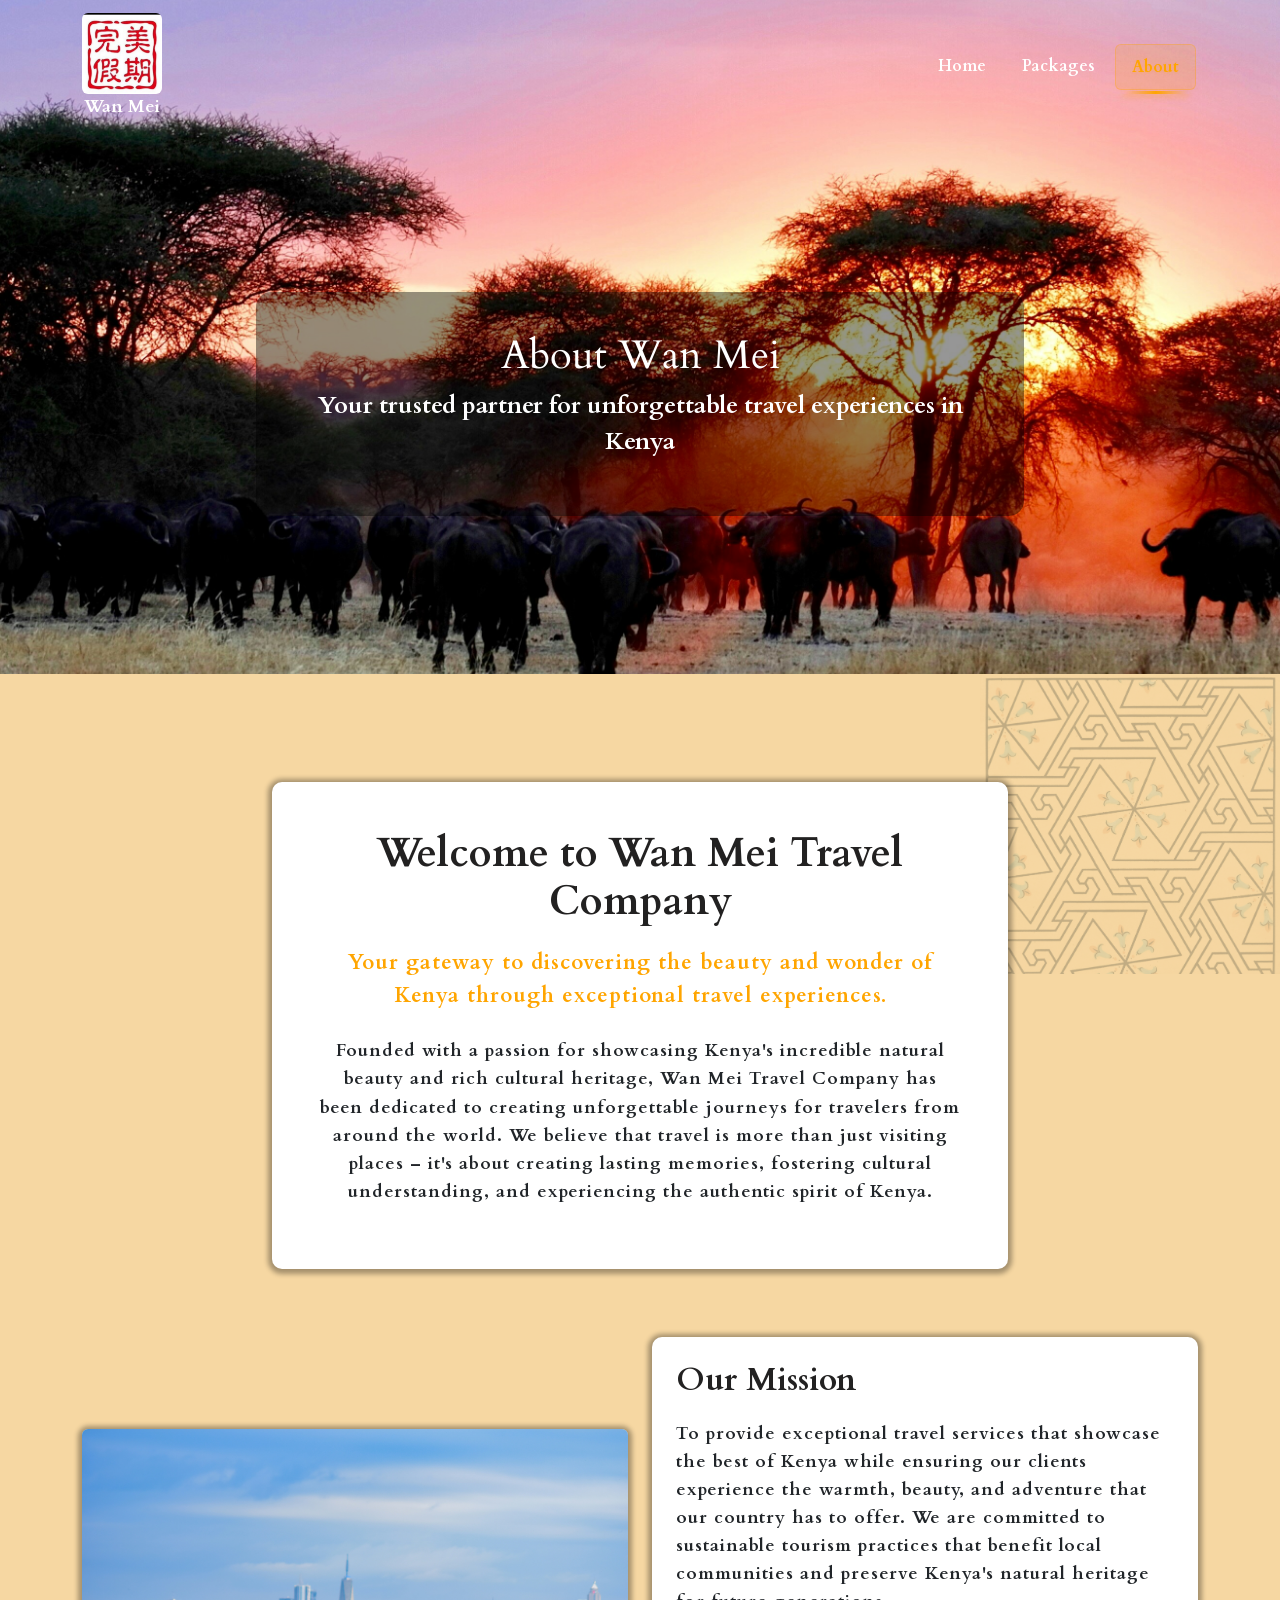
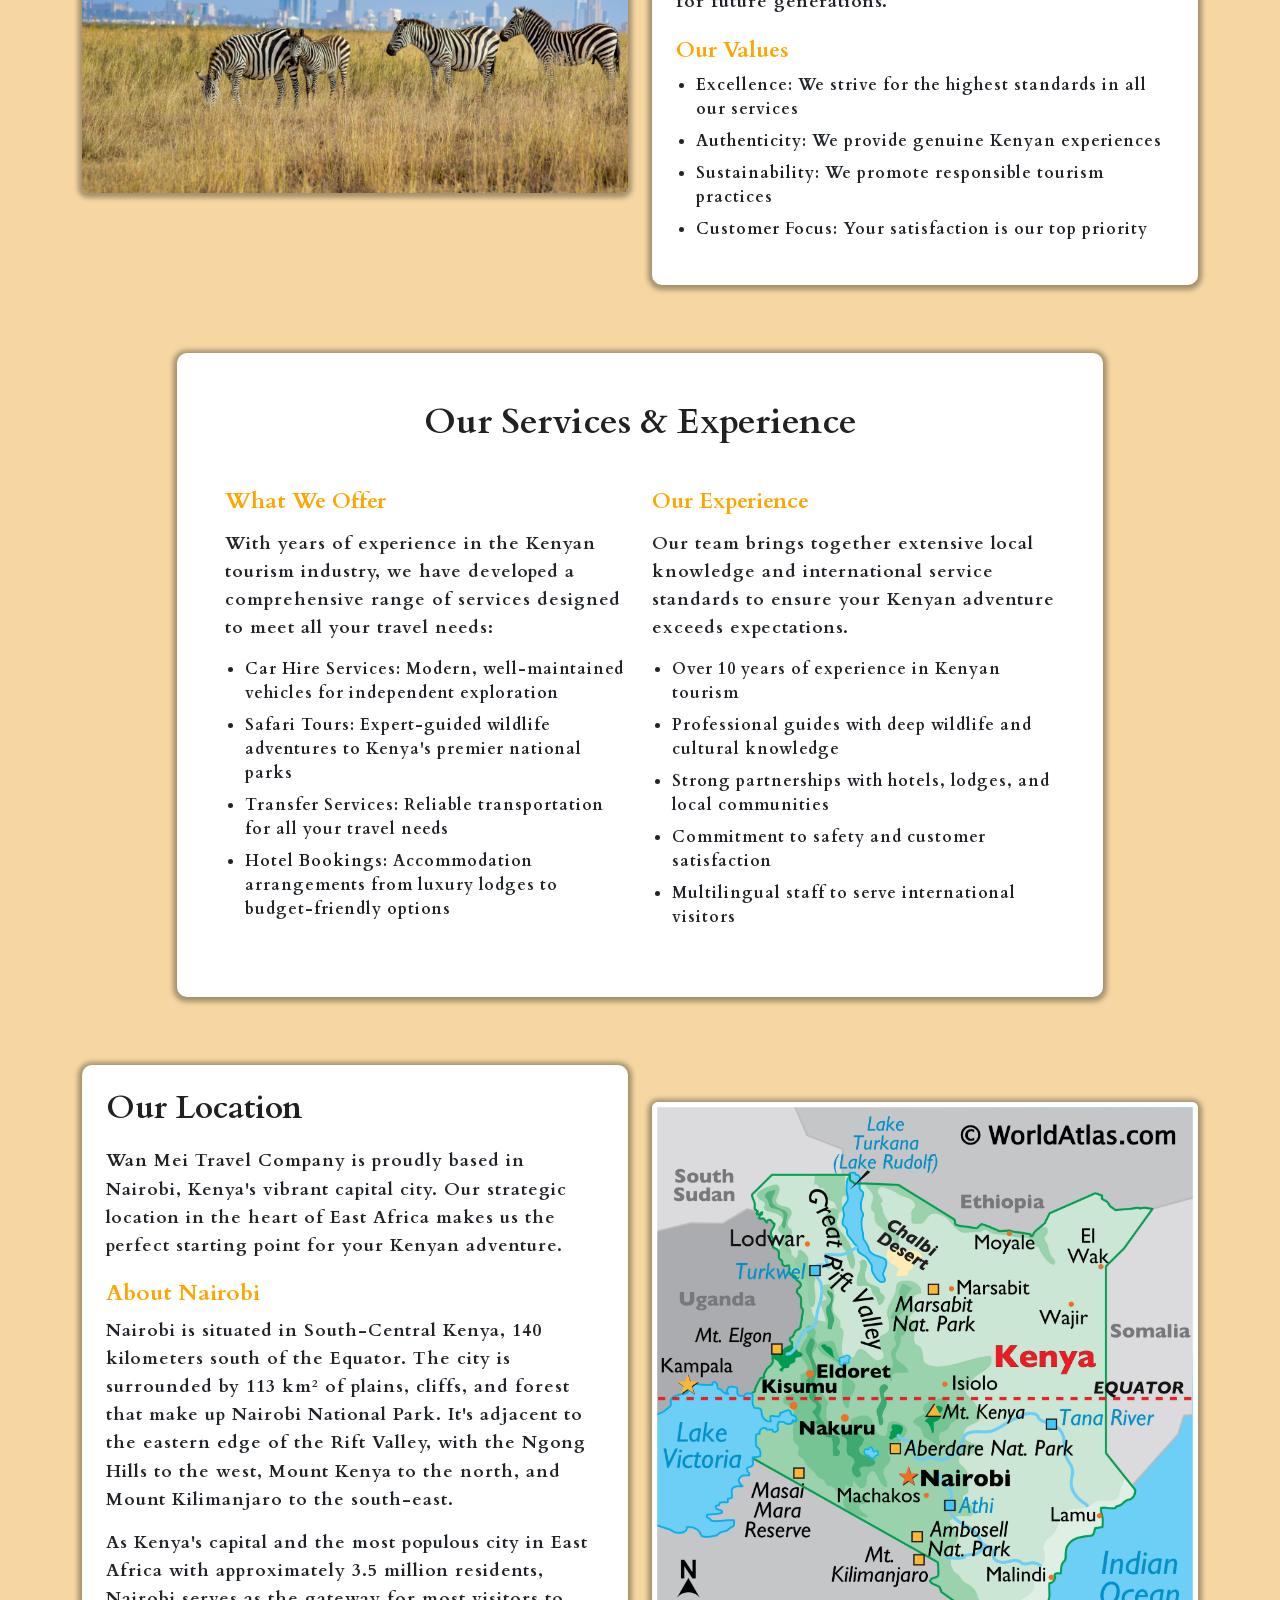
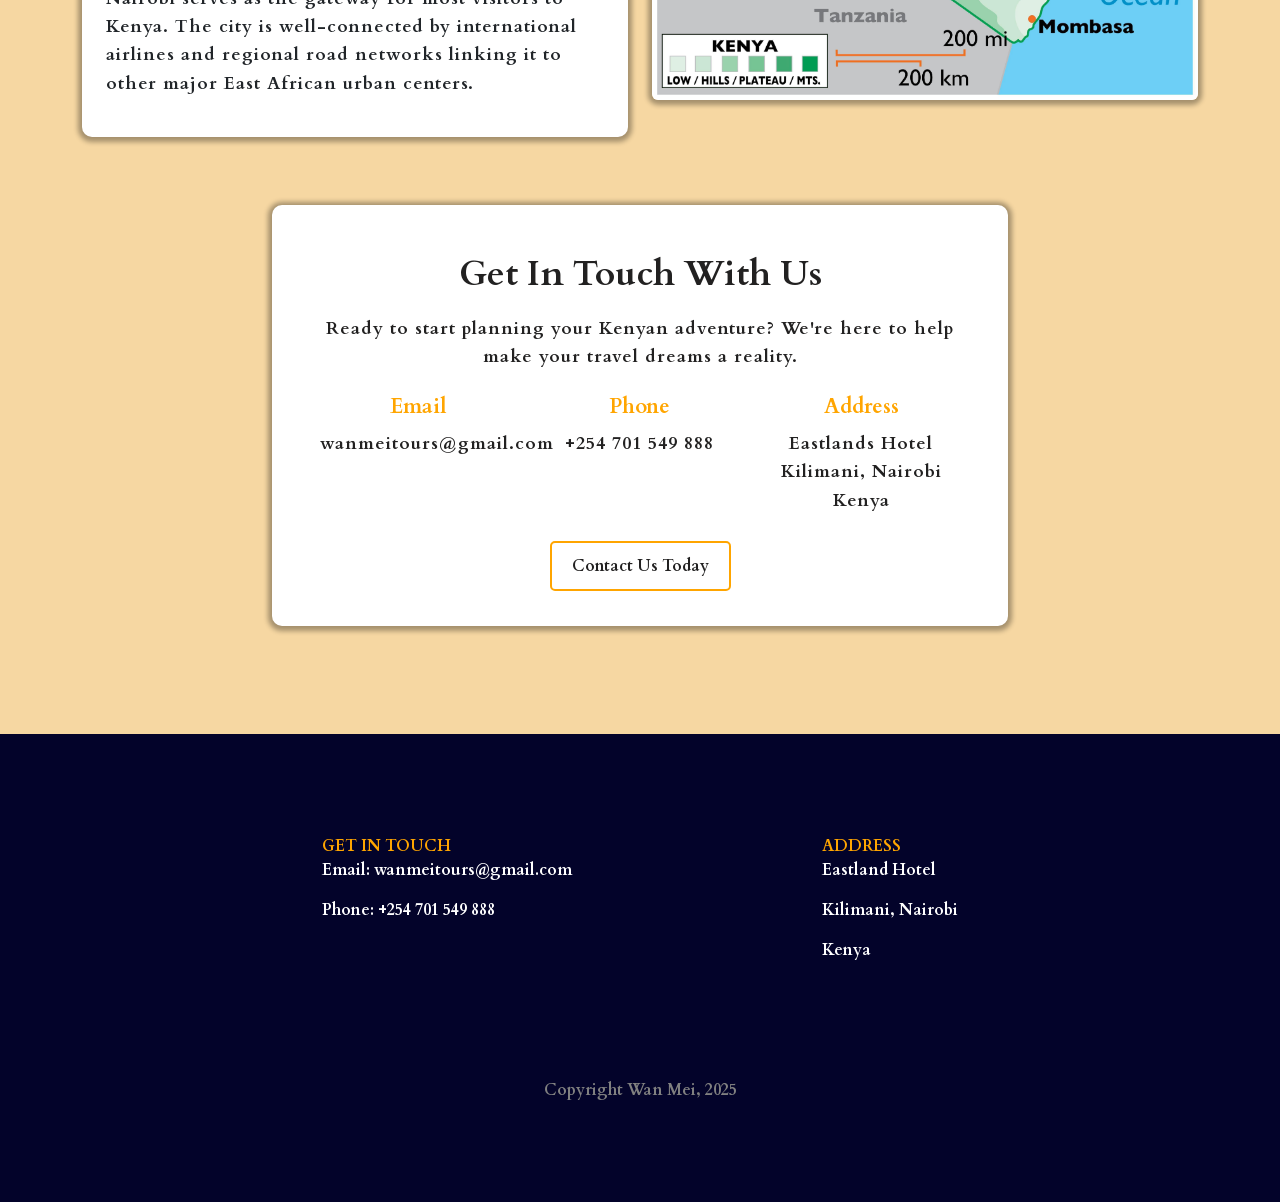
==== commit af397b16: "implement background image scrolling" ====
--- a/about.html
+++ b/about.html
@@ -30,9 +30,6 @@
               <a class="nav-link" href="packages.html">Packages</a>
             </li>
             <li class="nav-item">
-              <a class="nav-link" href="index.html#contact">Contact</a>
-            </li>
-            <li class="nav-item">
               <a class="nav-link active" href="about.html">About</a>
             </li>
           </ul>
@@ -158,11 +155,11 @@
                   <div class="row mt-4">
                     <div class="col-md-4">
                       <h5>Email</h5>
-                      <p>mei@gmail.com</p>
+                      <p>wanmeitours@gmail.com</p>
                     </div>
                     <div class="col-md-4">
                       <h5>Phone</h5>
-                      <p>+254 724 766 902</p>
+                      <p>+254 701 549 888</p>
                     </div>
                     <div class="col-md-4">
                       <h5>Address</h5>
@@ -186,18 +183,18 @@
       <div class="d-flex flex-row justify-content-around align-items-start w-75">
         <div class="footer_col">
           <span>GET IN TOUCH</span>
-          <p>Email: mei@gmail.com</p>
-          <p>Phone: +254 724 766 902</p>
+          <p>Email: wanmeitours@gmail.com</p>
+          <p>Phone: +254 701 549 888</p>
         </div>
         <div class="footer_col">
           <span>ADDRESS</span>
-          <p>Eastlands Hotel</p>
+          <p>Eastland Hotel</p>
           <p>Kilimani, Nairobi</p>
           <p>Kenya</p>
         </div>
-        <div class="footer_col">
+        <!-- <div class="footer_col">
           <span>SITEMAP</span>
-        </div>
+        </div> -->
       </div>
       <div class="row text-center copyright">
         <span style="color: grey;">Copyright Wan Mei, 2025</span>
--- a/style.css
+++ b/style.css
@@ -108,7 +108,7 @@
 .background-offer-image {
   background-image: url('./images/offer_pattern.jpg');
   z-index: -1;
-  opacity: 0.8;
+  position: absolute;
   top: 0;
   left: 0;
   width: 100%;
@@ -128,8 +128,27 @@
   z-index: 3;
   left: 40%;
   top: 10%;
+  font-size: 36px;
   color: rgb(34, 33, 33);
+  text-transform: uppercase;
   font-weight: 800;
+}
+
+.offer_container > .offer-row > .card-offer {
+  width: 40%;
+  display: flex;
+  flex-direction: row;
+  justify-content: space-between;
+  margin-bottom: 40px;
+  padding: 15px;
+  border-radius: 10px;
+  background-color: rgba(245, 245, 245, 0.503);
+}
+
+.offer_container > .offer-row > .card-offer > .card-left-side {
+  display: flex;
+  flex-direction: column;
+  justify-content: space-between;
 }
 
 .offer_container > .offer-row {
@@ -141,51 +160,42 @@
   flex-direction: row;
   align-items: center;
   justify-content: space-between;
+  flex-wrap: wrap;
   width: 90%;
 }
-.offer_container > .offer-row > .card-offer {
-  text-align: center;
-  height: 500px;
-  background-image: url('./images/car_hire.jpg');
-  width: 100%;
-  background-position: center;
-  background-size: cover;
-  display: flex;
-  flex-direction: column;
-  justify-content: space-between;
-  align-items: center;
-}
-
-.offer_container > .offer-row > .card-offer:nth-child(2) {
-  background-image: url('./images/safari_tours.jpg');
-}
-.offer_container > .offer-row > .card-offer:nth-child(3) {
-  background-image: url('./images/banner.jpg');
-}
-.offer_container > .offer-row > .card-offer:nth-child(4) {
-  background-image: url('./images/hotel_booking.jpg');
-}
-
-
-.offer_container > .offer-row > .card-offer > .card-title {
+.offer_container > .offer-row > .card-offer > .card-img {
+  max-width: 30%;
+}
+.offer_container > .offer-row > .card-offer > img {
+ width: 40%; /* Or a fixed width */
+  height: auto;
+  aspect-ratio: 4 / 5; /* Sets a 16:9 aspect ratio */
+  object-fit: cover; /* Optional: how the image fits within its box */
+}
+
+.offer_container > .offer-row > .card-offer > .card-left-side > .card-title {
   margin-top: 20px;
 }
 
-.offer_container > .offer-row > .card-offer > .card-btn,
+.offer_container > .offer-row > .card-offer > .card-left-side > .card-btn,
 .contact_container > .card-btn,
 .socials_container > .card-btn {
   text-decoration: none;
   padding: 10px 15px;
   border: 2px orange solid;
-  background-color: transparent;
+  background-color: orange;
   color: white;
-  margin-bottom: 20px;
 }
 
 .socials_container > .card-btn {
   color: black;
 }
-.offer_container > .offer-row > .card-offer > .card-btn:hover,
+
+.offer_container > .offer-row > .card-offer > .card-btn {
+  text-decoration: none;
+}
+
+.offer_container > .offer-row > .card-offer > .card-left-side > .card-btn:hover,
 .contact_container > .card-btn:hover,
 .socials_container > .card-btn:hover {
   color: black;
@@ -248,7 +258,7 @@
   overflow: hidden;
 }
 
-.background-image {
+/* .background-image {
   position: fixed;
   top: 0;
   left: 0;
@@ -258,11 +268,26 @@
   background-position: center;
   background-size: cover;
   padding: 50px;
-  background-attachment: fixed; /* Or scroll for CSS parallax */
-  z-index: -3; /* Ensure it's behind the text */
+  background-attachment: fixed;
+  z-index: -3;
   opacity: 0;
   animation: fadeZoom 4s ease-in-out forwards;
-}
+} */
+
+.background-image {
+  position: fixed;
+  top: 0;
+  left: 0;
+  width: 100%;
+  height: 100%;
+  background-color: black;
+  background-position: center;
+  background-size: contain;
+  background-repeat: no-repeat;
+  transition: background-image 1s ease-in-out;
+  z-index: -3;
+}
+
 .box_shadow_effect {
   box-shadow: 0px 1px 5px 4px rgba(0,0,0,0.33);
   -webkit-box-shadow: 0px 1px 5px 4px rgba(0,0,0,0.33);
@@ -341,12 +366,40 @@
 @media (max-width: 768px) {
   .image-grid {
     grid-template-columns: repeat(2, 1fr); /* 2 per row */
+    gap: 8px;
+  }
+  
+  .socials_container {
+    padding: 40px 20px;
+  }
+  
+  .contact_container {
+    padding: 40px 20px;
+    text-align: center;
+  }
+  
+  .contact_container > img {
+    width: 60% !important;
+    margin-bottom: 20px;
   }
 }
 
 @media (max-width: 480px) {
   .image-grid {
     grid-template-columns: 1fr; /* stack images */
+    gap: 5px;
+  }
+  
+  .socials_container {
+    padding: 30px 15px;
+  }
+  
+  .contact_container {
+    padding: 30px 15px;
+  }
+  
+  .contact_container > img {
+    width: 80% !important;
   }
 }
 
@@ -1212,6 +1265,39 @@
   -moz-box-shadow: 0px 1px 5px 4px rgba(0,0,0,0.33);
 }
 
+/* Additional responsive fixes for home page */
+@media (max-width: 991px) {
+  .location_container .row {
+    text-align: center;
+  }
+  
+  .contact_container .row {
+    text-align: center;
+  }
+  
+  .offer_container .card-offer {
+    margin: 0 auto 20px auto;
+  }
+}
+
+@media (max-width: 576px) {
+  .location_container .col-lg-4,
+  .location_container .col-lg-8,
+  .contact_container .col-lg-4,
+  .contact_container .col-lg-8 {
+    margin-bottom: 20px;
+  }
+  
+  .offer_container h2 {
+    font-size: 2rem;
+    margin-bottom: 20px;
+  }
+  
+  .location_container h1 {
+    font-size: 2rem;
+  }
+}
+
 /* Responsive design for about page */
 @media (max-width: 768px) {
   .about-hero .text-overlay {
@@ -1299,6 +1385,102 @@
   .contact-info .card-btn {
     padding: 10px 15px;
     font-size: 0.9rem;
+  }
+}
+
+/* Responsive design for home page offer cards */
+@media (max-width: 1200px) {
+  .offer_container > .container > .offer-row {
+    flex-direction: column;
+    align-items: center;
+    height: auto;
+    position: static;
+    padding: 20px;
+  }
+  
+  .offer_container .card-offer {
+    width: 100% !important;
+    margin-bottom: 20px;
+    height: 300px;
+  }
+  
+  .offer_container > h2 {
+    position: static;
+    text-align: center;
+    margin-bottom: 30px;
+  }
+}
+
+@media (max-width: 768px) {
+
+  .parallax-container{
+    position: relative;
+    height: 40vh; 
+    overflow: hidden;
+  }
+  .offer_container .card-offer {
+    width: 100% !important;
+    height: 250px;
+  }
+  
+  .offer_container {
+    padding: 40px 20px;
+    height: 140vh;
+  }
+  
+  .location_container {
+    padding: 40px 20px;
+    text-align: center;
+  }
+  
+  .location_container .container .row {
+    flex-direction: column;
+  }
+  
+  .location_container img {
+    width: 80% !important;
+    margin-bottom: 20px;
+  }
+  
+  .introduction .container .row .col-12 p {
+    width: 95%;
+    padding: 15px;
+    font-size: 1rem;
+  }
+  
+  .car-container .container .row .col-12 > div {
+    width: 95%;
+    padding: 15px;
+    font-size: 1rem;
+  }
+}
+
+@media (max-width: 480px) {
+  .offer_container .card-offer {
+    width: 100% !important;
+    height: 200px;
+  }
+  
+  .text-overlay {
+    width: 95% !important;
+    padding: 20px !important;
+    font-size: 1.2rem !important;
+  }
+  
+  .text-overlay h1 {
+    font-size: 2rem;
+  }
+  
+  .location_container h1,
+  .contact_container h1 {
+    font-size: 2.5rem;
+  }
+  
+  .introduction .container p,
+  .car-container .container .box_shadow_effect {
+    width: 100%;
+    padding: 15px;
+    font-size: 1rem;
   }
 }
 
@@ -1351,4 +1533,24 @@
   .page-about .contact-info {
     margin-bottom: 30px;
   }
+  
+  /* Footer responsive improvements */
+  .footer_style {
+    padding: 50px 20px;
+  }
+  
+  .footer_style > div:first-child {
+    flex-direction: column !important;
+    width: 100% !important;
+    text-align: center;
+  }
+  
+  .footer_col {
+    margin-bottom: 30px;
+    align-items: center;
+  }
+  
+  .footer_style .copyright {
+    padding-top: 30px;
+  }
 }
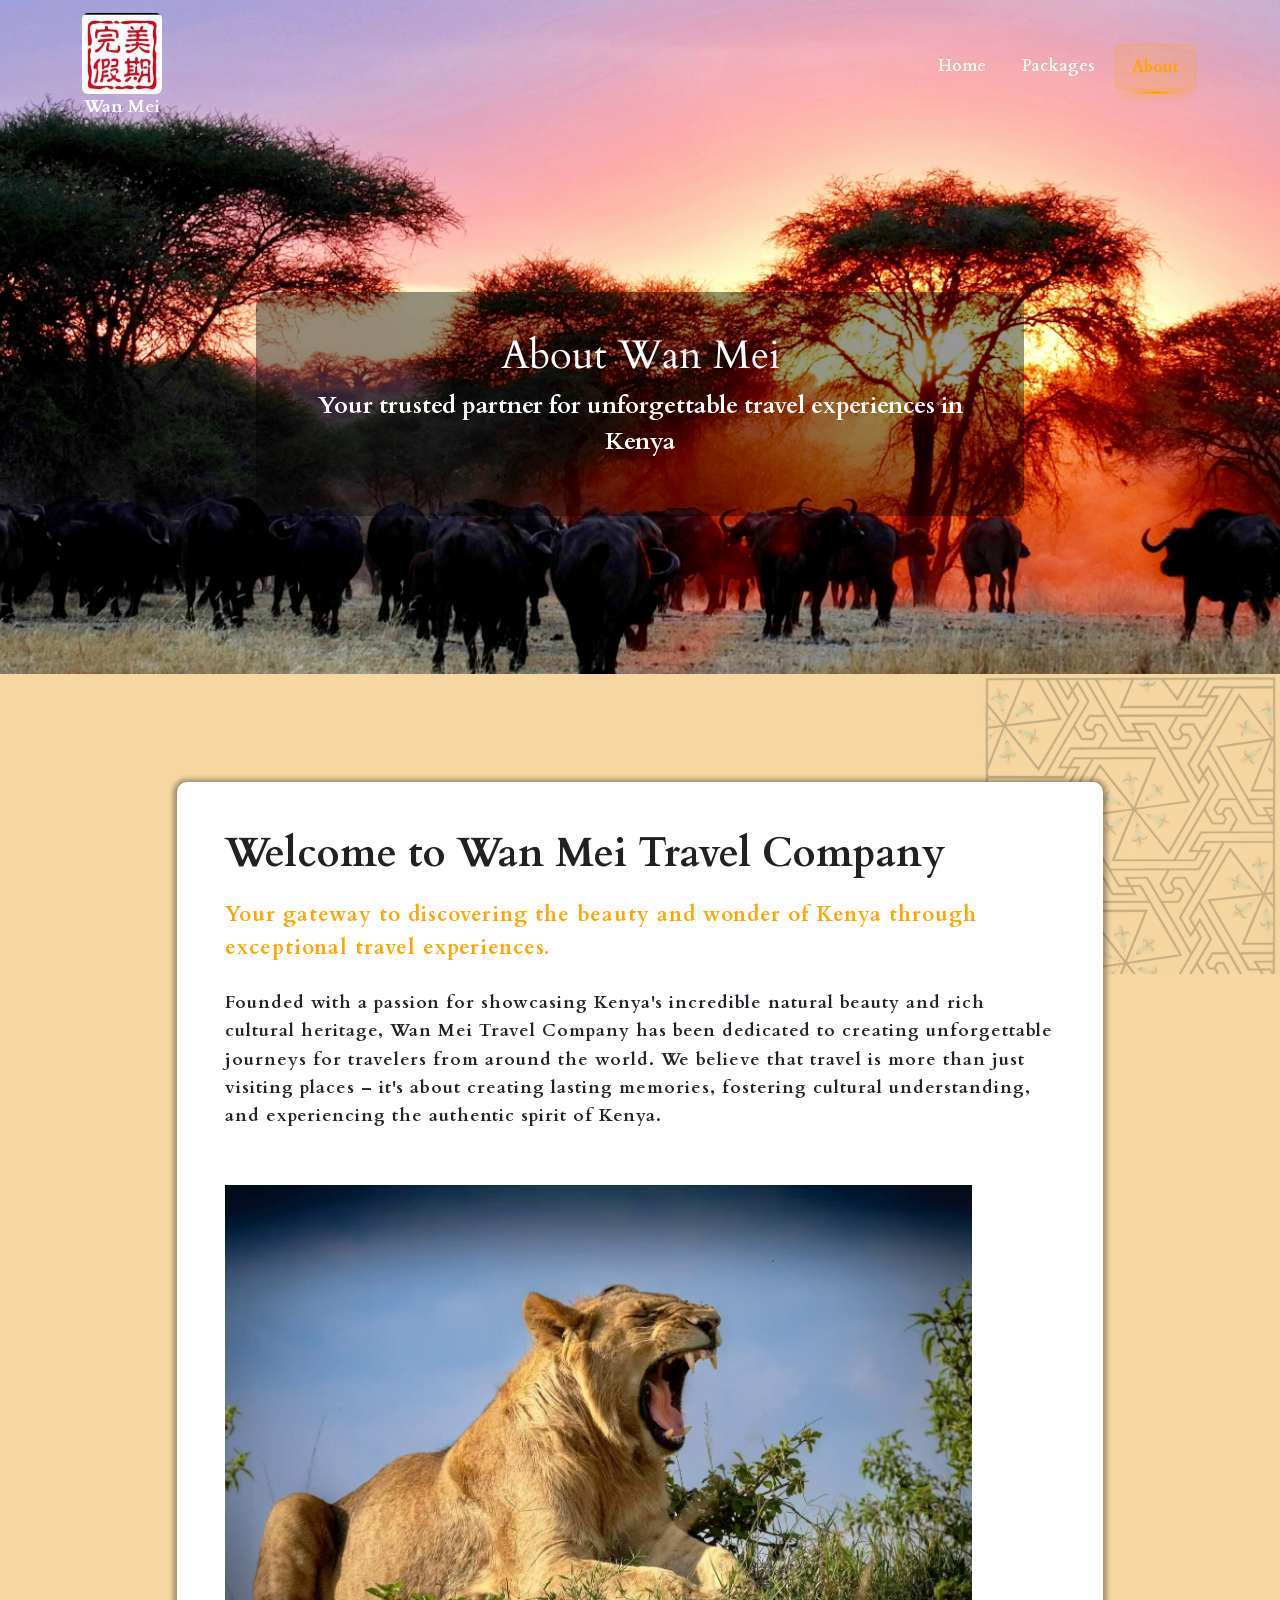
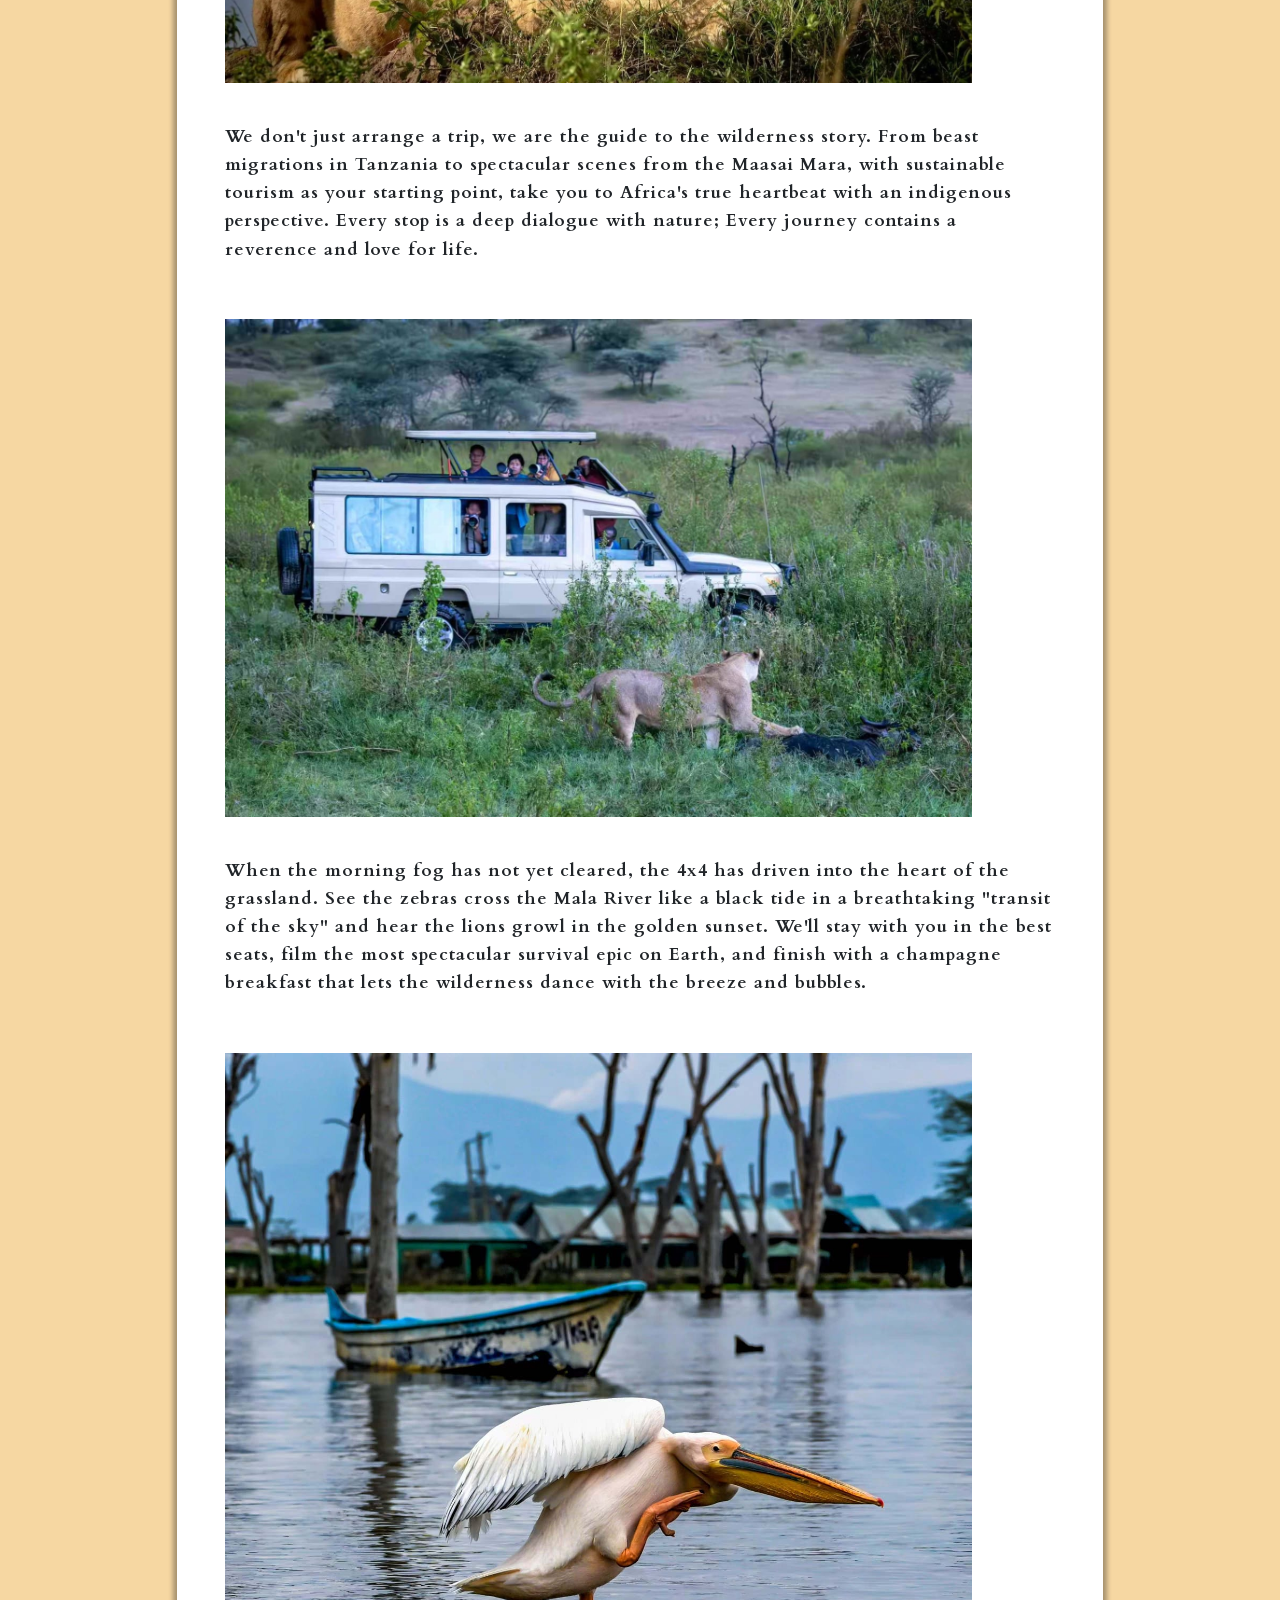
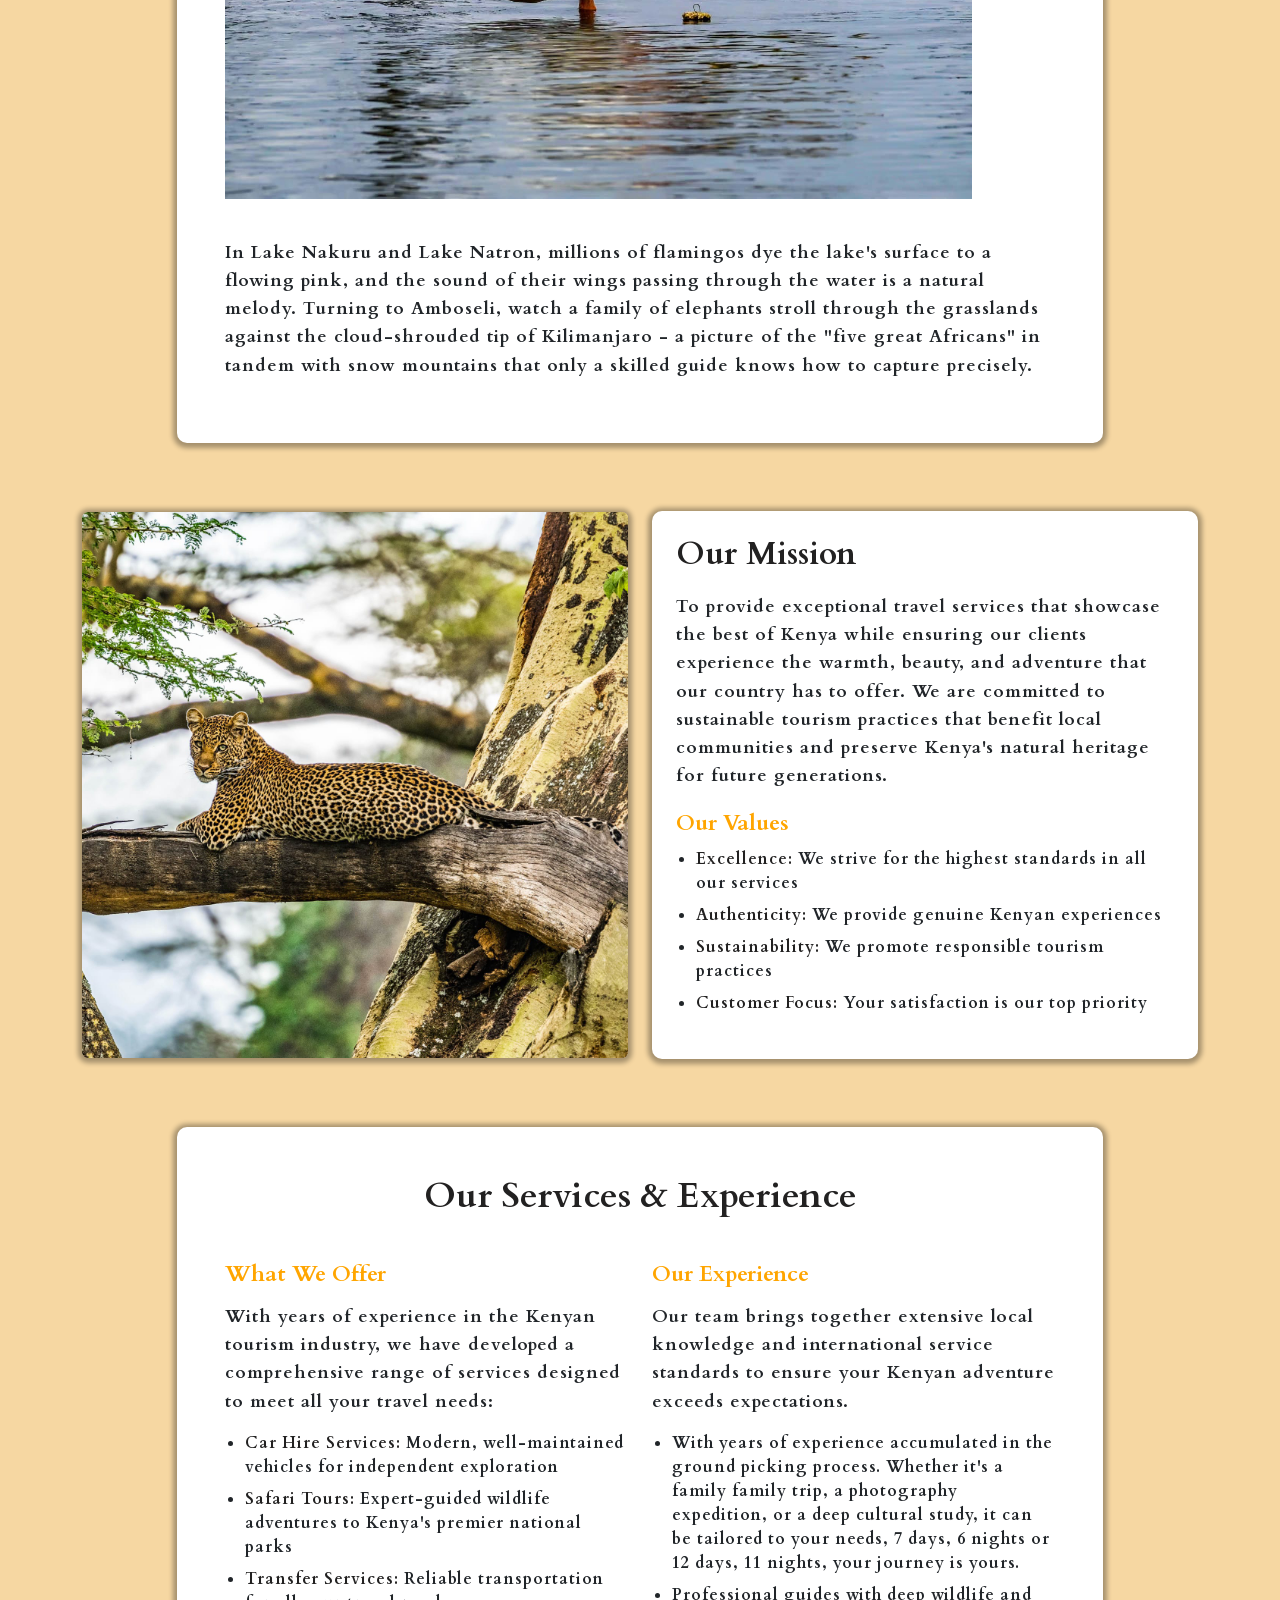
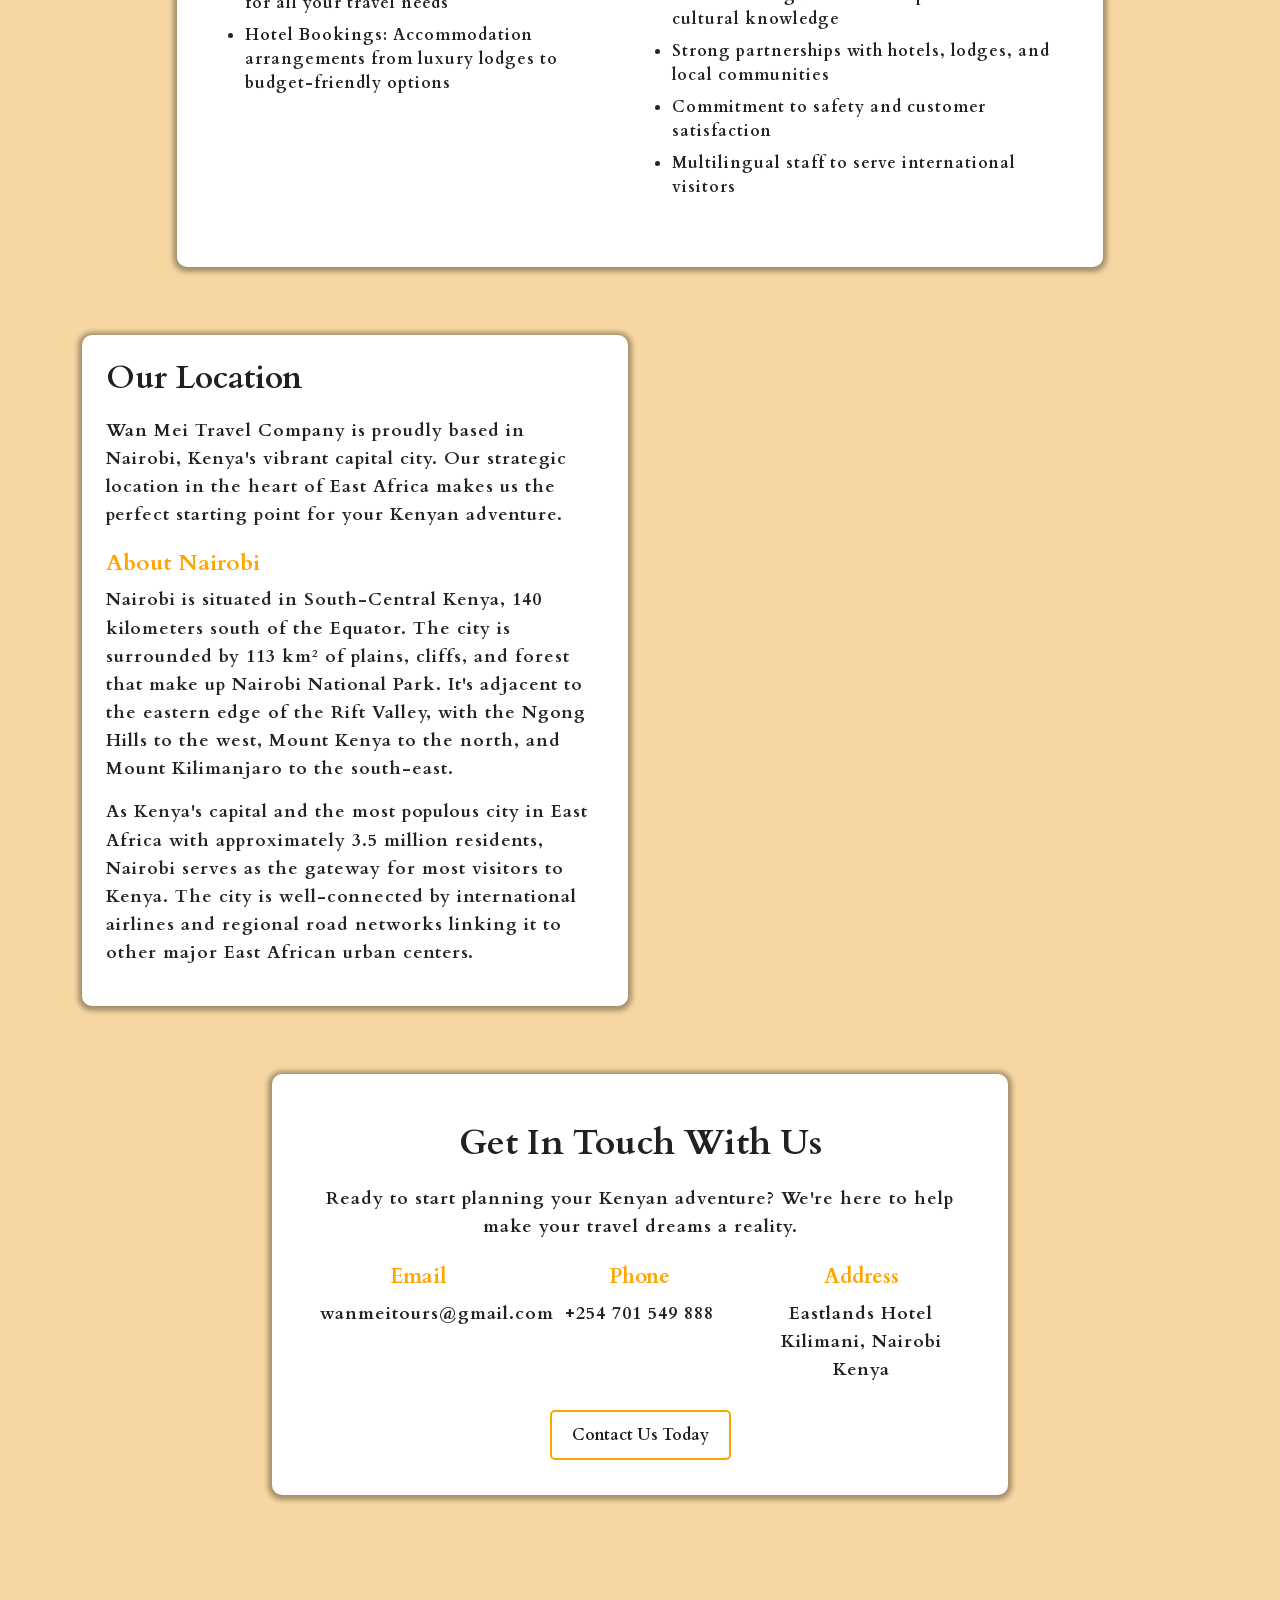
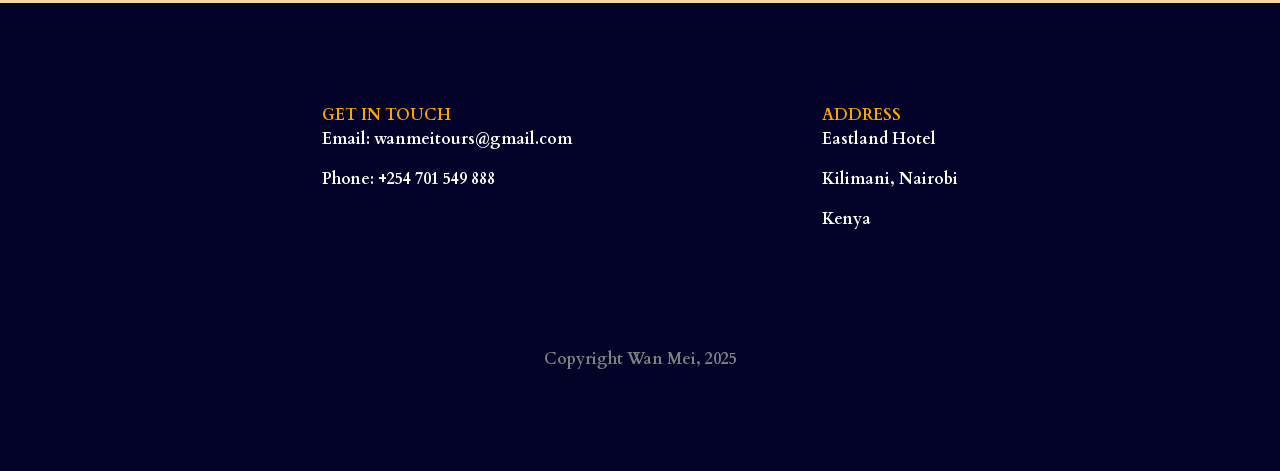
==== commit fea6fe1e: "implement multiple images on about section" ====
--- a/about.html
+++ b/about.html
@@ -58,11 +58,17 @@
           <!-- Company Background and Mission -->
           <div class="company-intro mb-5">
             <div class="row">
-              <div class="col-lg-8 mx-auto">
-                <div class="bg-white p-5 box_shadow_effect text-center">
+              <div class="col-lg-10 mx-auto">
+                <div class="bg-white p-5 box_shadow_effect">
                   <h2>Welcome to Wan Mei Travel Company</h2>
                   <p class="lead">Your gateway to discovering the beauty and wonder of Kenya through exceptional travel experiences.</p>
                   <p>Founded with a passion for showcasing Kenya's incredible natural beauty and rich cultural heritage, Wan Mei Travel Company has been dedicated to creating unforgettable journeys for travelers from around the world. We believe that travel is more than just visiting places – it's about creating lasting memories, fostering cultural understanding, and experiencing the authentic spirit of Kenya.</p>
+                  <img src="./images/lion_yawning.jpeg" alt="lion_yawning" />
+                  <p>We don't just arrange a trip, we are the guide to the wilderness story. From beast migrations in Tanzania to spectacular scenes from the Maasai Mara, with sustainable tourism as your starting point, take you to Africa's true heartbeat with an indigenous perspective. Every stop is a deep dialogue with nature; Every journey contains a reverence and love for life.</p>
+                  <img src="./images/safari_lion.jpeg" alt="lion_yawning" />
+                  <p>When the morning fog has not yet cleared, the 4x4 has driven into the heart of the grassland. See the zebras cross the Mala River like a black tide in a breathtaking "transit of the sky" and hear the lions growl in the golden sunset. We'll stay with you in the best seats, film the most spectacular survival epic on Earth, and finish with a champagne breakfast that lets the wilderness dance with the breeze and bubbles.</p>
+                  <img src="./images/pelican.jpeg" alt="lion_yawning" />
+                  <p>In Lake Nakuru and Lake Natron, millions of flamingos dye the lake's surface to a flowing pink, and the sound of their wings passing through the water is a natural melody. Turning to Amboseli, watch a family of elephants stroll through the grasslands against the cloud-shrouded tip of Kilimanjaro - a picture of the "five great Africans" in tandem with snow mountains that only a skilled guide knows how to capture precisely.</p>
                 </div>
               </div>
             </div>
@@ -72,7 +78,7 @@
           <div class="mission-section mb-5">
             <div class="row align-items-center">
               <div class="col-md-6">
-                <img src="./images/nairobi.jpg" class="img-fluid rounded box_shadow_effect" alt="Nairobi City">
+                <img src="./images/leopard.jpeg" class="img-fluid rounded box_shadow_effect" alt="Nairobi City">
               </div>
               <div class="col-md-6">
                 <div class="bg-white p-4 box_shadow_effect">
@@ -111,7 +117,8 @@
                       <h4>Our Experience</h4>
                       <p>Our team brings together extensive local knowledge and international service standards to ensure your Kenyan adventure exceeds expectations.</p>
                       <ul>
-                        <li>Over 10 years of experience in Kenyan tourism</li>
+                        <li>With years of experience accumulated in the ground picking process. Whether it's a family family trip, a photography expedition, or a deep cultural study, it can be tailored to your needs, 7 days, 6 nights or 12 days, 11 nights, your journey is yours.</li>
+                        <!-- <li>Over 10 years of experience in Kenyan tourism</li> -->
                         <li>Professional guides with deep wildlife and cultural knowledge</li>
                         <li>Strong partnerships with hotels, lodges, and local communities</li>
                         <li>Commitment to safety and customer satisfaction</li>
@@ -128,7 +135,17 @@
           <div class="location-contact mb-5">
             <div class="row align-items-center">
               <div class="col-md-6 order-md-2">
-                <img src="./images/kenya_map.jpg" class="img-fluid rounded box_shadow_effect" alt="Kenya Map">
+                <div style="width: 100%; height: 600px;">
+                  <iframe
+                    width="100%"
+                    height="100%"
+                    style="border:0;"
+                    loading="lazy"
+                    allowfullscreen
+                    referrerpolicy="no-referrer-when-downgrade"
+                    src="https://www.google.com/maps?q=-1.2983436572721927,36.78777126228448&hl=en&z=15&output=embed">
+                  </iframe>
+                </div>
               </div>
               <div class="col-md-6 order-md-1">
                 <div class="bg-white p-4 box_shadow_effect">
--- a/style.css
+++ b/style.css
@@ -56,6 +56,64 @@
   margin-right: -40px;
 }
 
+.slider-container {
+  position: relative;
+  width: 100%;
+  max-width: 900px;
+  margin: 40px auto;
+  overflow: hidden;
+  border-radius: 12px;
+}
+
+  .slider {
+    display: flex;
+    overflow-x: auto;
+    scroll-behavior: smooth;
+    scrollbar-width: none; /* Firefox */
+  }
+
+  .slider::-webkit-scrollbar {
+    display: none; /* Chrome, Safari, Edge */
+  }
+
+  .slider img {
+    flex: 0 0 100%;
+    width: 100%;
+    height: 400px;
+    object-fit: cover; /* Keep aspect ratio */
+    transition: transform 0.3s ease;
+  }
+
+  .slider img:hover {
+    transform: scale(1.02);
+  }
+
+  /* Arrow buttons */
+  .arrow {
+    position: absolute;
+    top: 50%;
+    transform: translateY(-50%);
+    background: rgba(0, 0, 0, 0.5);
+    border: none;
+    color: white;
+    font-size: 28px;
+    padding: 10px;
+    cursor: pointer;
+    border-radius: 50%;
+    z-index: 10;
+  }
+
+  .arrow:hover {
+    background: rgba(0, 0, 0, 0.7);
+  }
+
+  .left {
+    left: 15px;
+  }
+
+  .right {
+    right: 15px;
+  }
 .introduction {
   background-color: #f6d7a2;
   position: relative;
@@ -251,11 +309,14 @@
 .parallax-container,
 .offer_container,
 .location_container,
-.contact_container,
-.socials_container {
+.contact_container {
   position: relative;
   height: 100vh; 
   overflow: hidden;
+}
+
+.socials_container {
+  height: 50vh;
 }
 
 /* .background-image {
@@ -839,6 +900,13 @@
   font-weight: 800;
   margin-bottom: 20px;
   font-size: 2.5rem;
+}
+
+.company-intro img {
+  width: 90%;
+  height: auto;
+  background-size: contain;
+  margin: 40px auto;
 }
 
 .company-intro .lead {
@@ -1238,8 +1306,23 @@
   margin-top: auto;
 }
 
+.page-packages .background-image {
+  position: fixed;
+  top: 0;
+  left: 0;
+  width: 100%;
+  height: 100%;
+  background-image: url('./images/lion_cubs.jpeg');
+  background-position: center;
+  background-size: cover;
+  padding: 50px;
+  background-attachment: fixed;
+  z-index: -3;
+  opacity: 0;
+  animation: fadeZoom 4s ease-in-out forwards;
+}
+
 /* Ensure existing parallax and animation effects work on all pages */
-.page-packages .background-image,
 .page-about .background-image {
   position: fixed;
   top: 0;
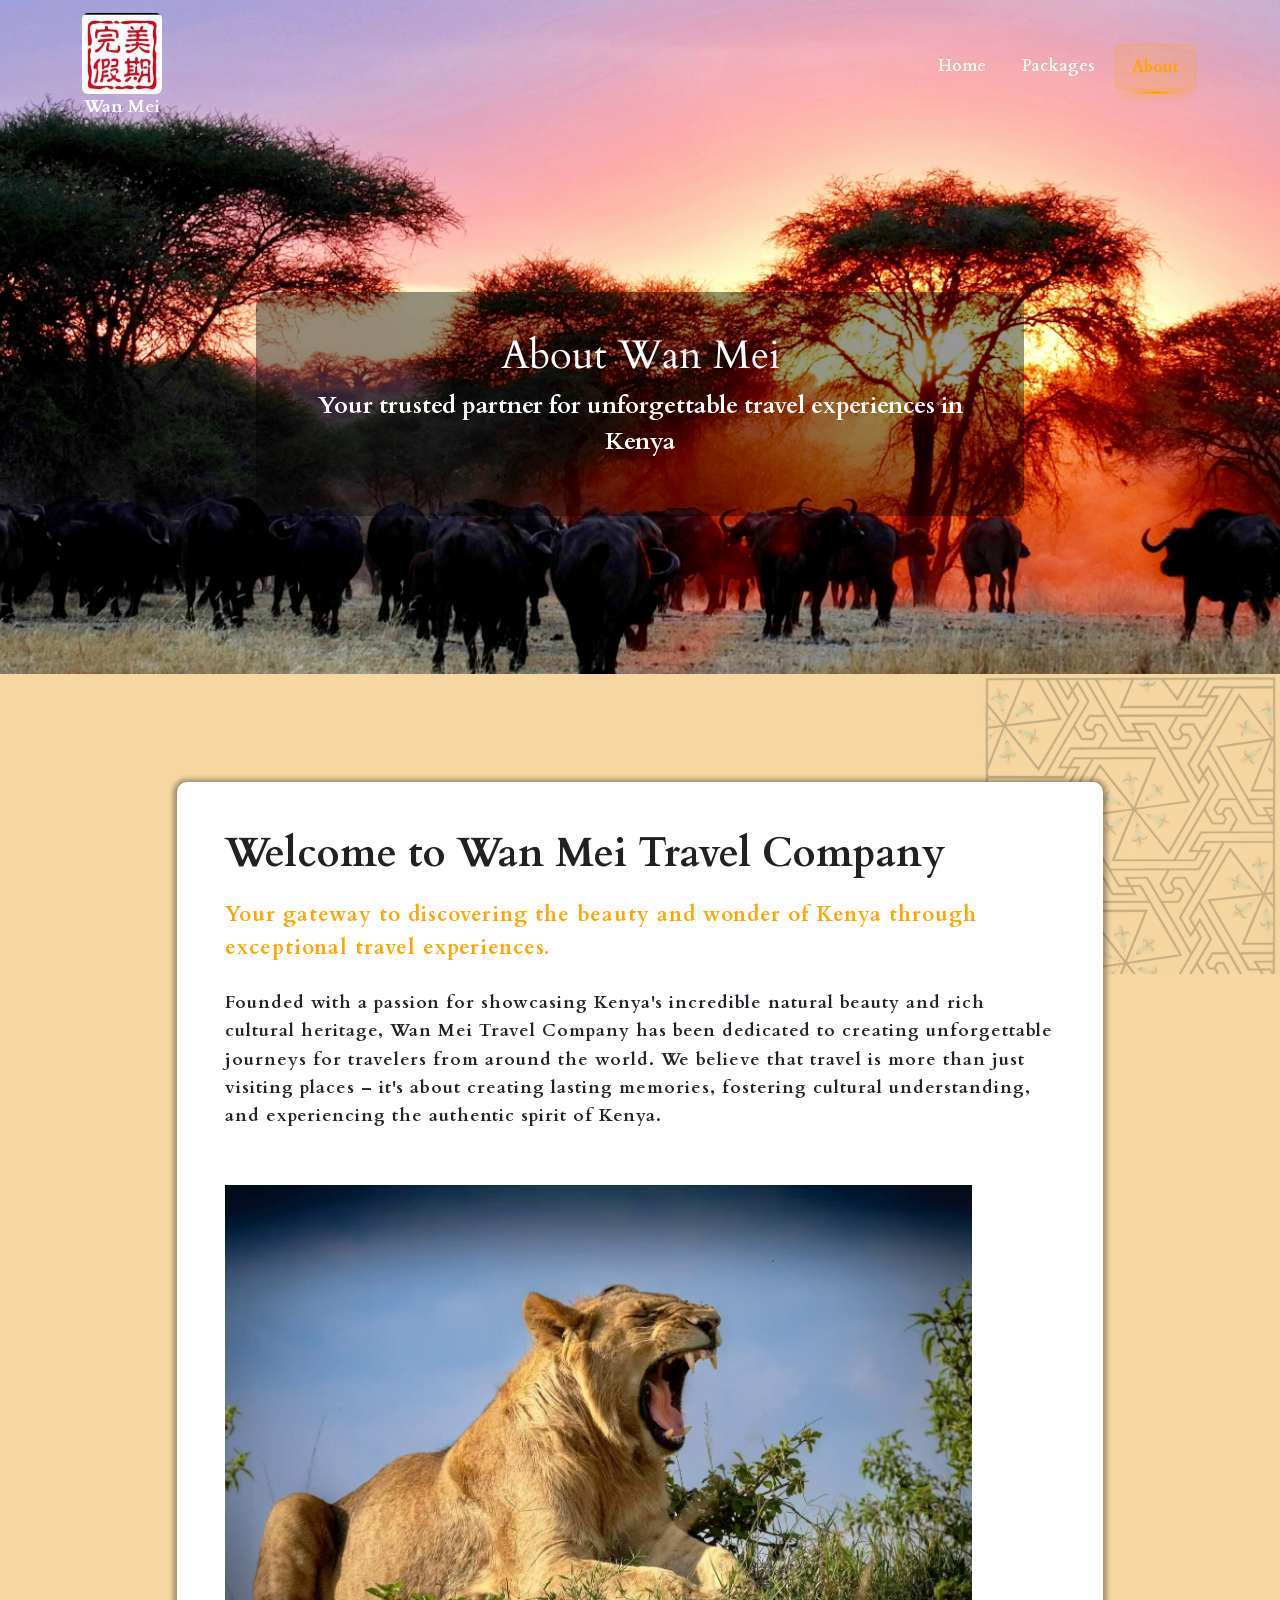
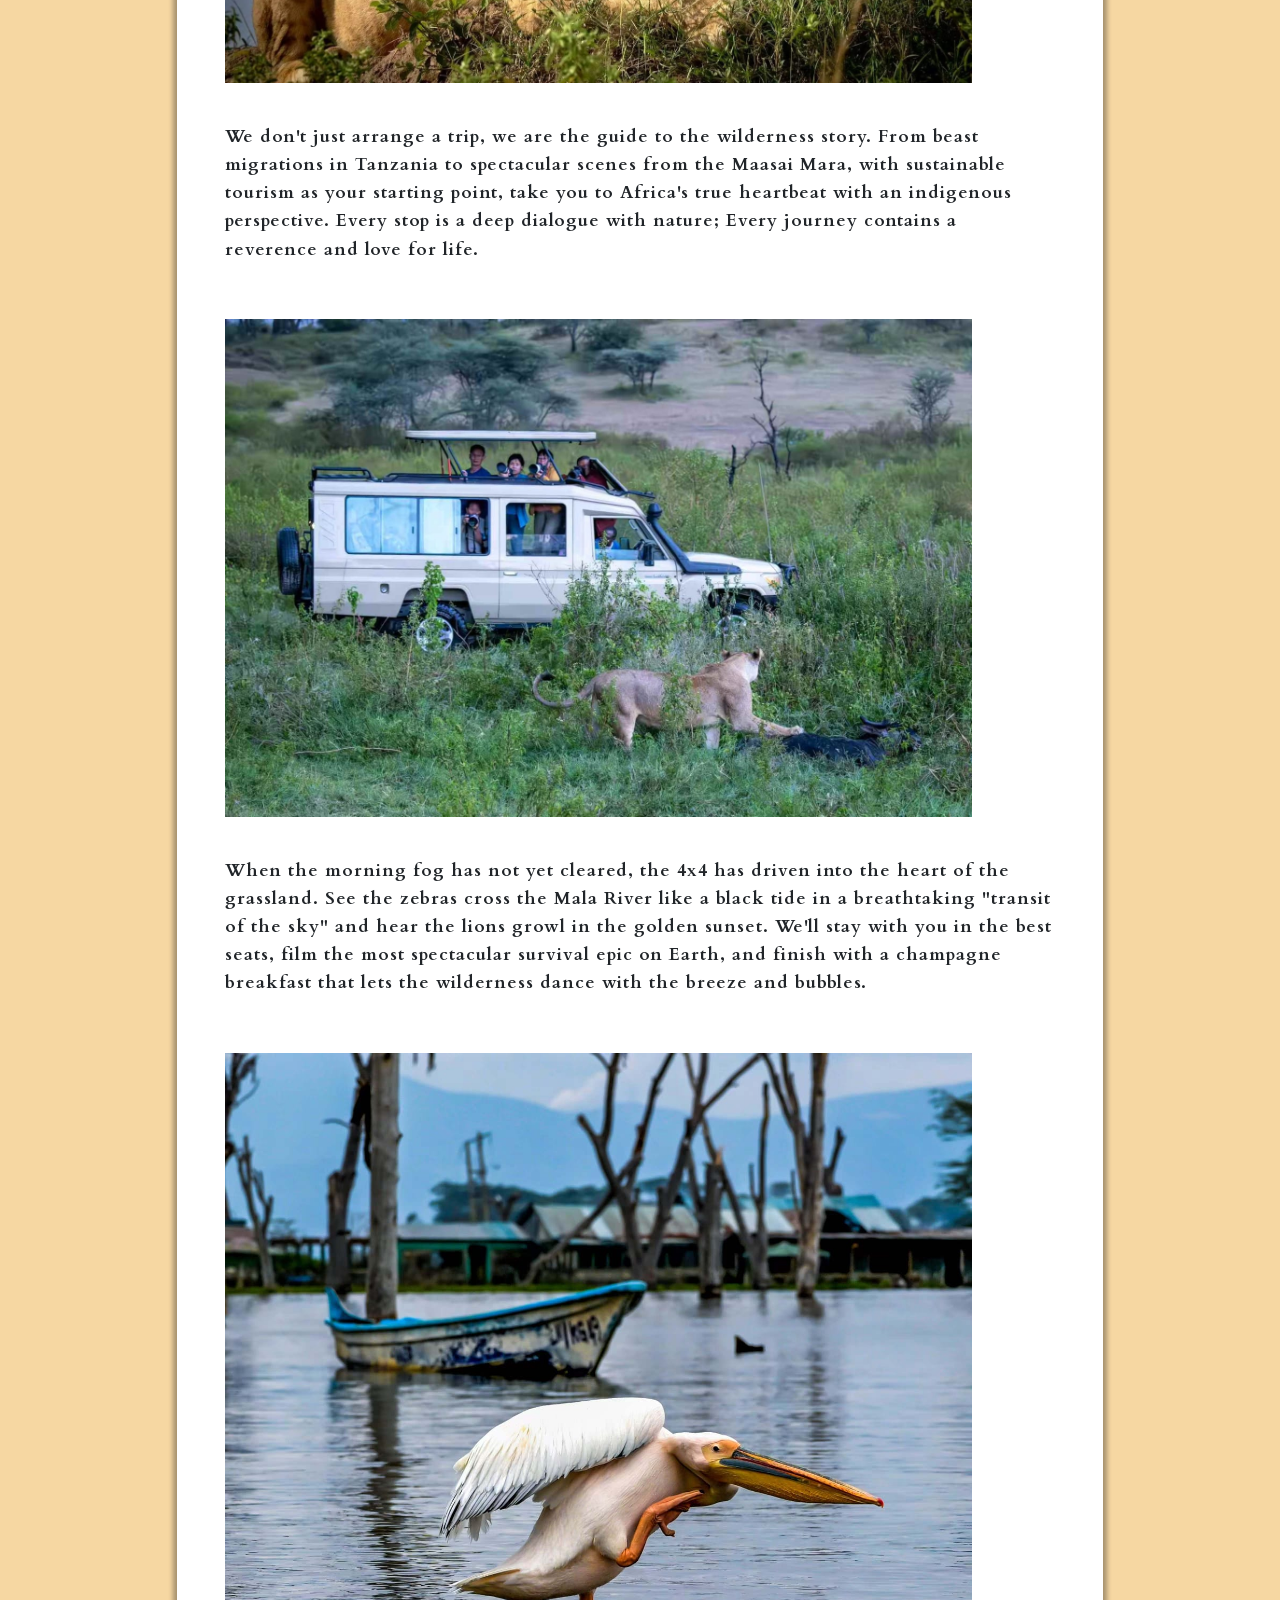
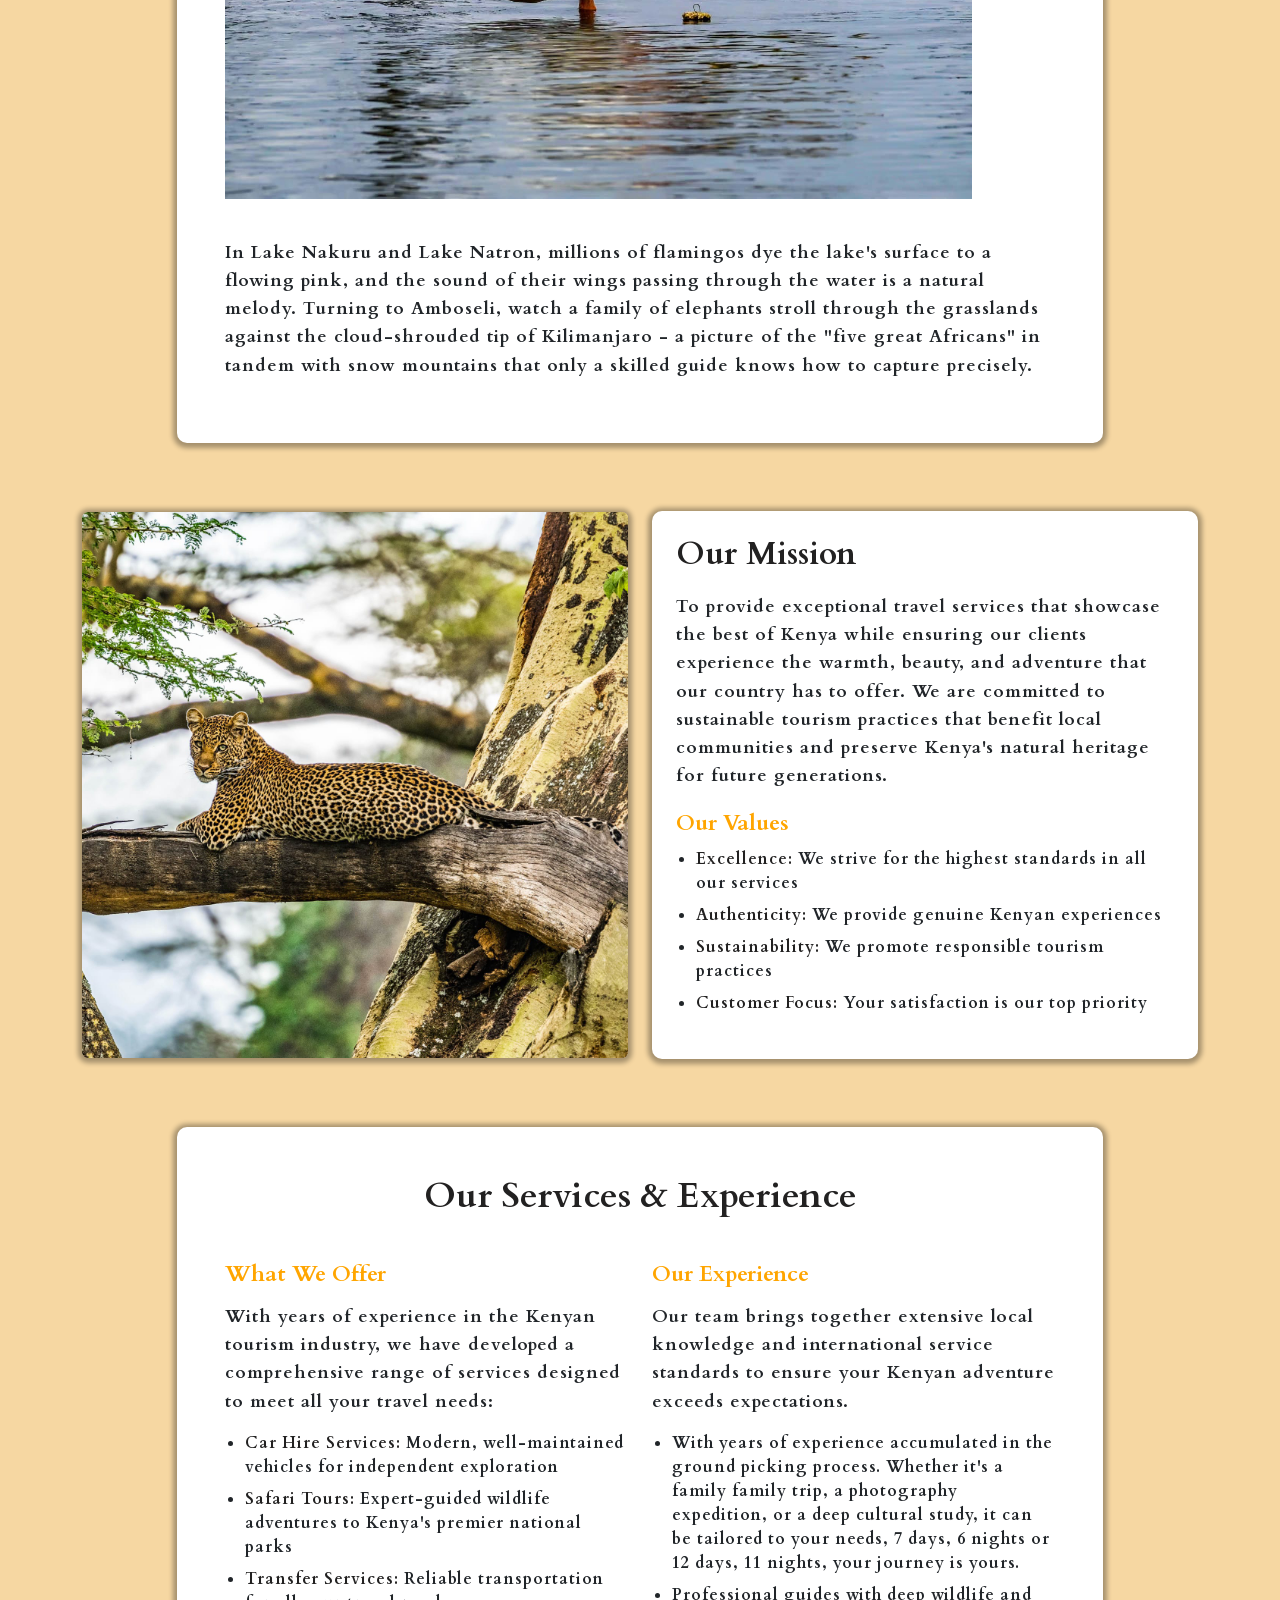
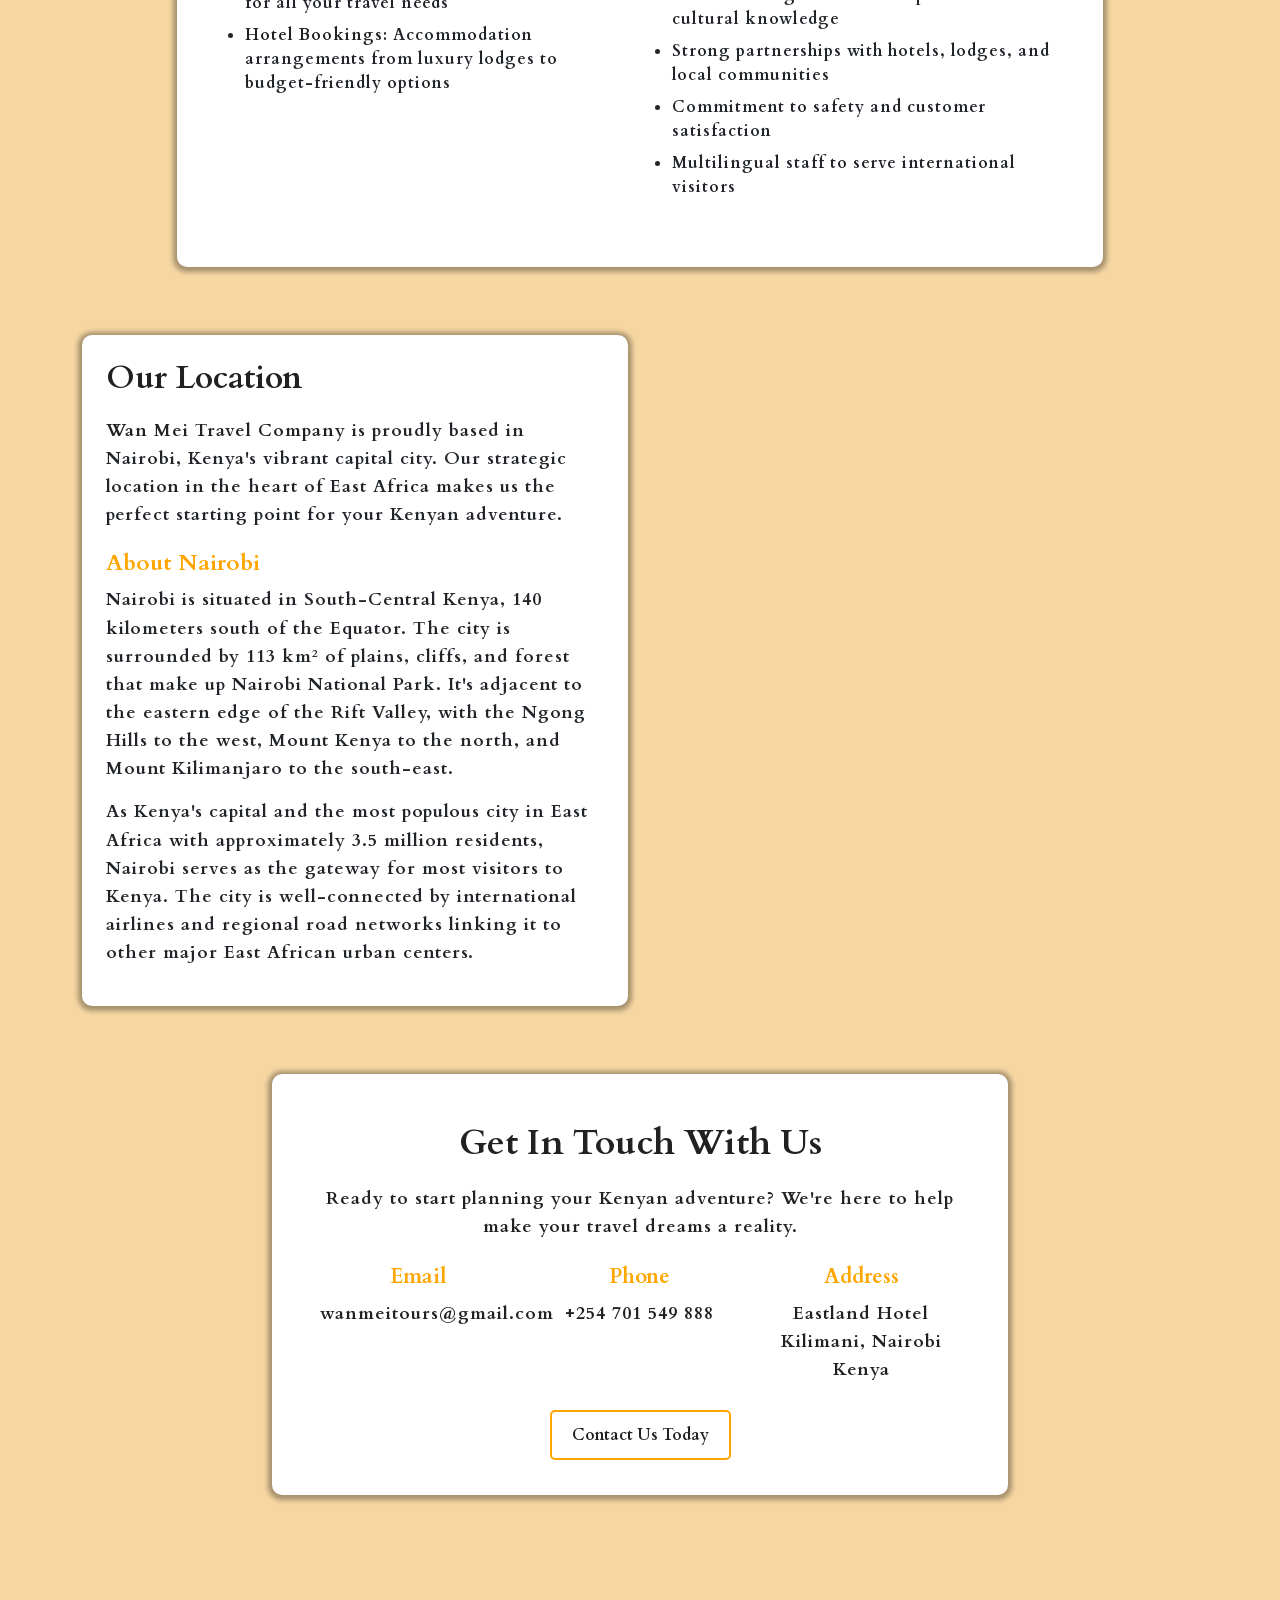
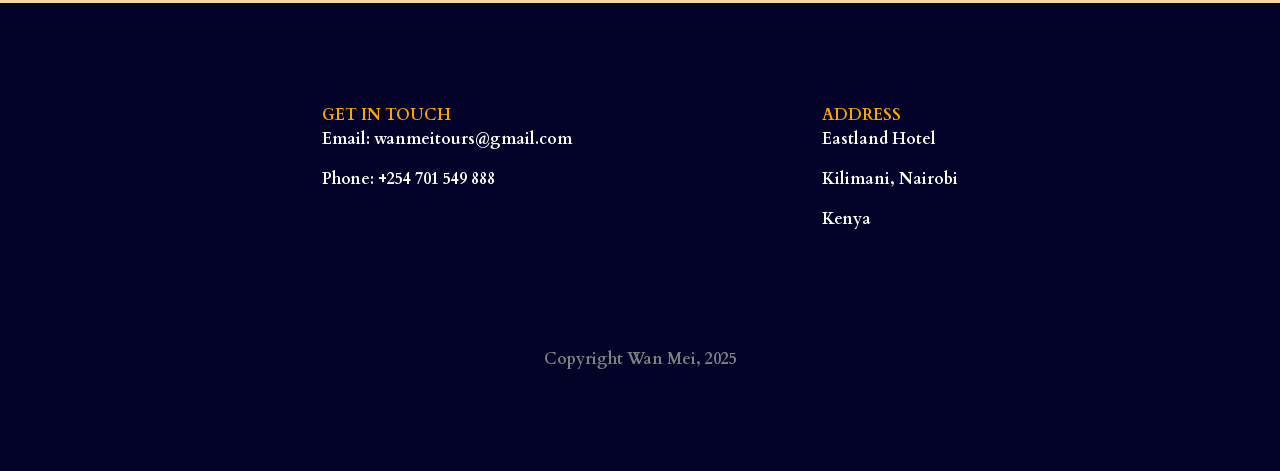
==== commit e031c099: "change menu hamburger" ====
--- a/about.html
+++ b/about.html
@@ -180,7 +180,7 @@
                     </div>
                     <div class="col-md-4">
                       <h5>Address</h5>
-                      <p>Eastlands Hotel<br>Kilimani, Nairobi<br>Kenya</p>
+                      <p>Eastland Hotel<br>Kilimani, Nairobi<br>Kenya</p>
                     </div>
                   </div>
                   
--- a/style.css
+++ b/style.css
@@ -15,6 +15,82 @@
   top: 0;
 }
 
+  /* Navbar container */
+  nav {
+    background-color: #333;
+    color: white;
+    display: flex;
+    justify-content: space-between;
+    align-items: center;
+    padding: 15px 30px;
+  }
+
+  /* Menu links */
+  .nav-links {
+    display: flex;
+    gap: 20px;
+    list-style: none;
+  }
+
+  .nav-links a {
+    color: white;
+    text-decoration: none;
+    font-weight: 500;
+    transition: color 0.3s;
+  }
+
+  .nav-links a:hover {
+    color: #ff9800;
+  }
+
+  /* Hamburger menu (hidden by default) */
+  .menu-toggle {
+    display: none;
+    flex-direction: column;
+    cursor: pointer;
+  }
+
+  .menu-toggle span {
+    height: 3px;
+    width: 25px;
+    background: white;
+    margin: 4px 0;
+    border-radius: 5px;
+    transition: 0.3s;
+  }
+
+  /* Hide the checkbox */
+  #menu-checkbox {
+    display: none;
+  }
+
+  /* Responsive behavior */
+  @media (max-width: 768px) {
+    /* Hide normal menu */
+    .nav-links {
+      position: absolute;
+      top: 100px;
+      right: 0;
+      width: 100%;
+      background-color: #333;
+      flex-direction: column;
+      align-items: center;
+      max-height: 0;
+      overflow: hidden;
+      transition: max-height 0.3s ease-out;
+    }
+
+    /* When checkbox is checked, show menu */
+    #menu-checkbox:checked ~ .nav-links {
+      max-height: 300px;
+      transition: max-height 0.3s ease-in;
+    }
+
+    /* Show hamburger */
+    .menu-toggle {
+      display: flex;
+    }
+  }
 .navbar {
   background: transparent;
   position: absolute;
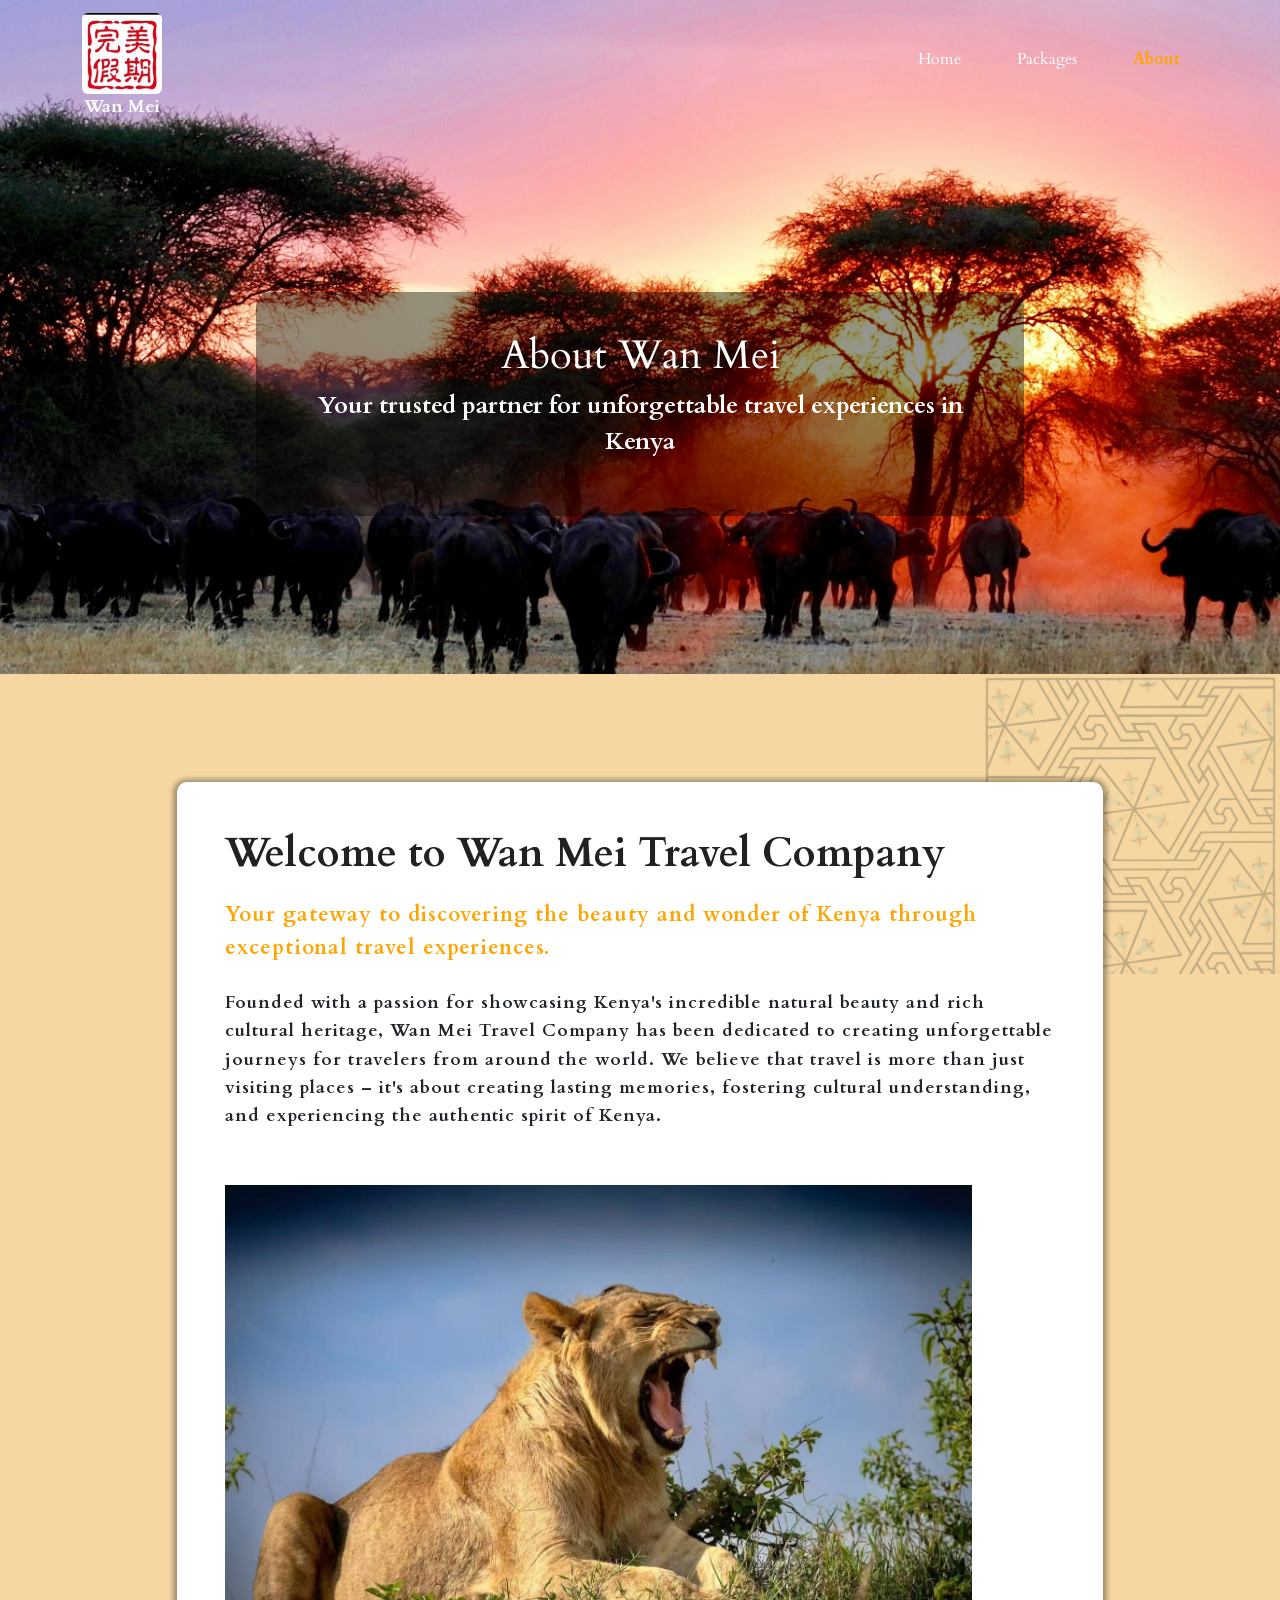
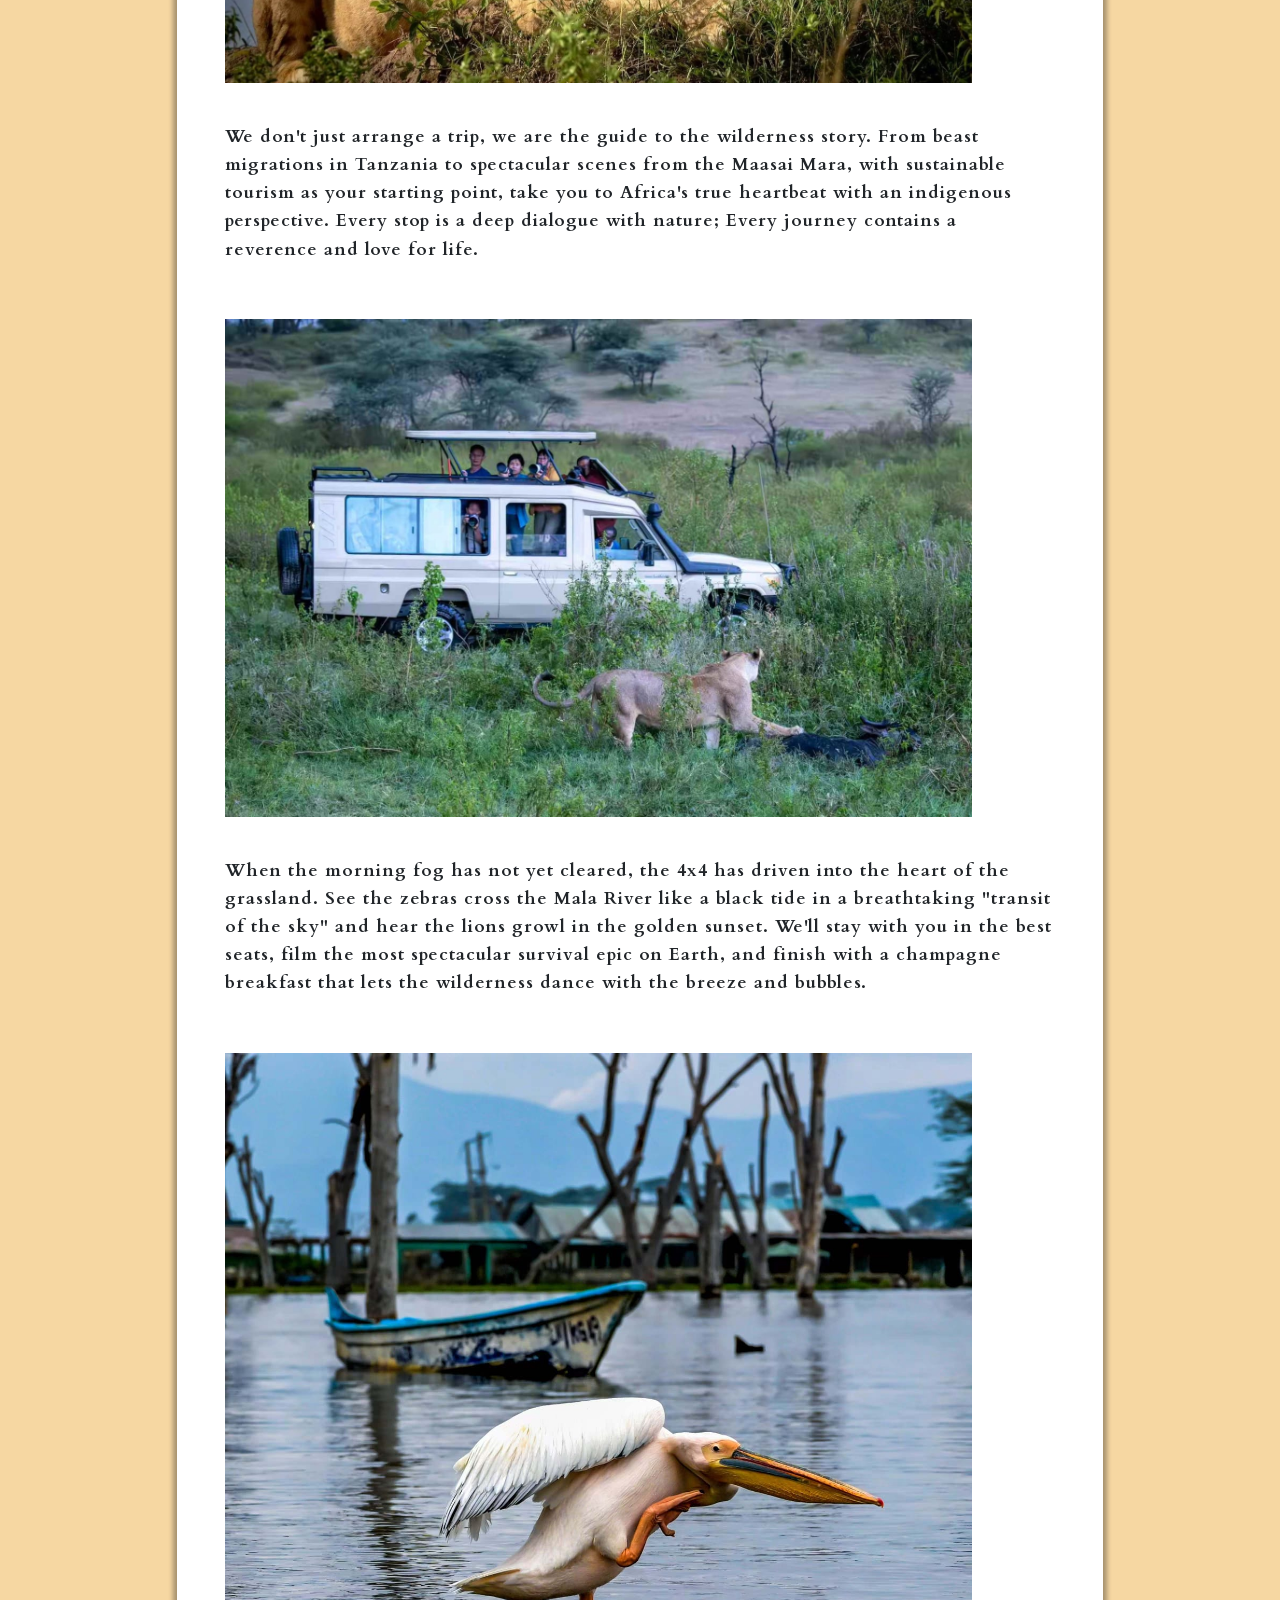
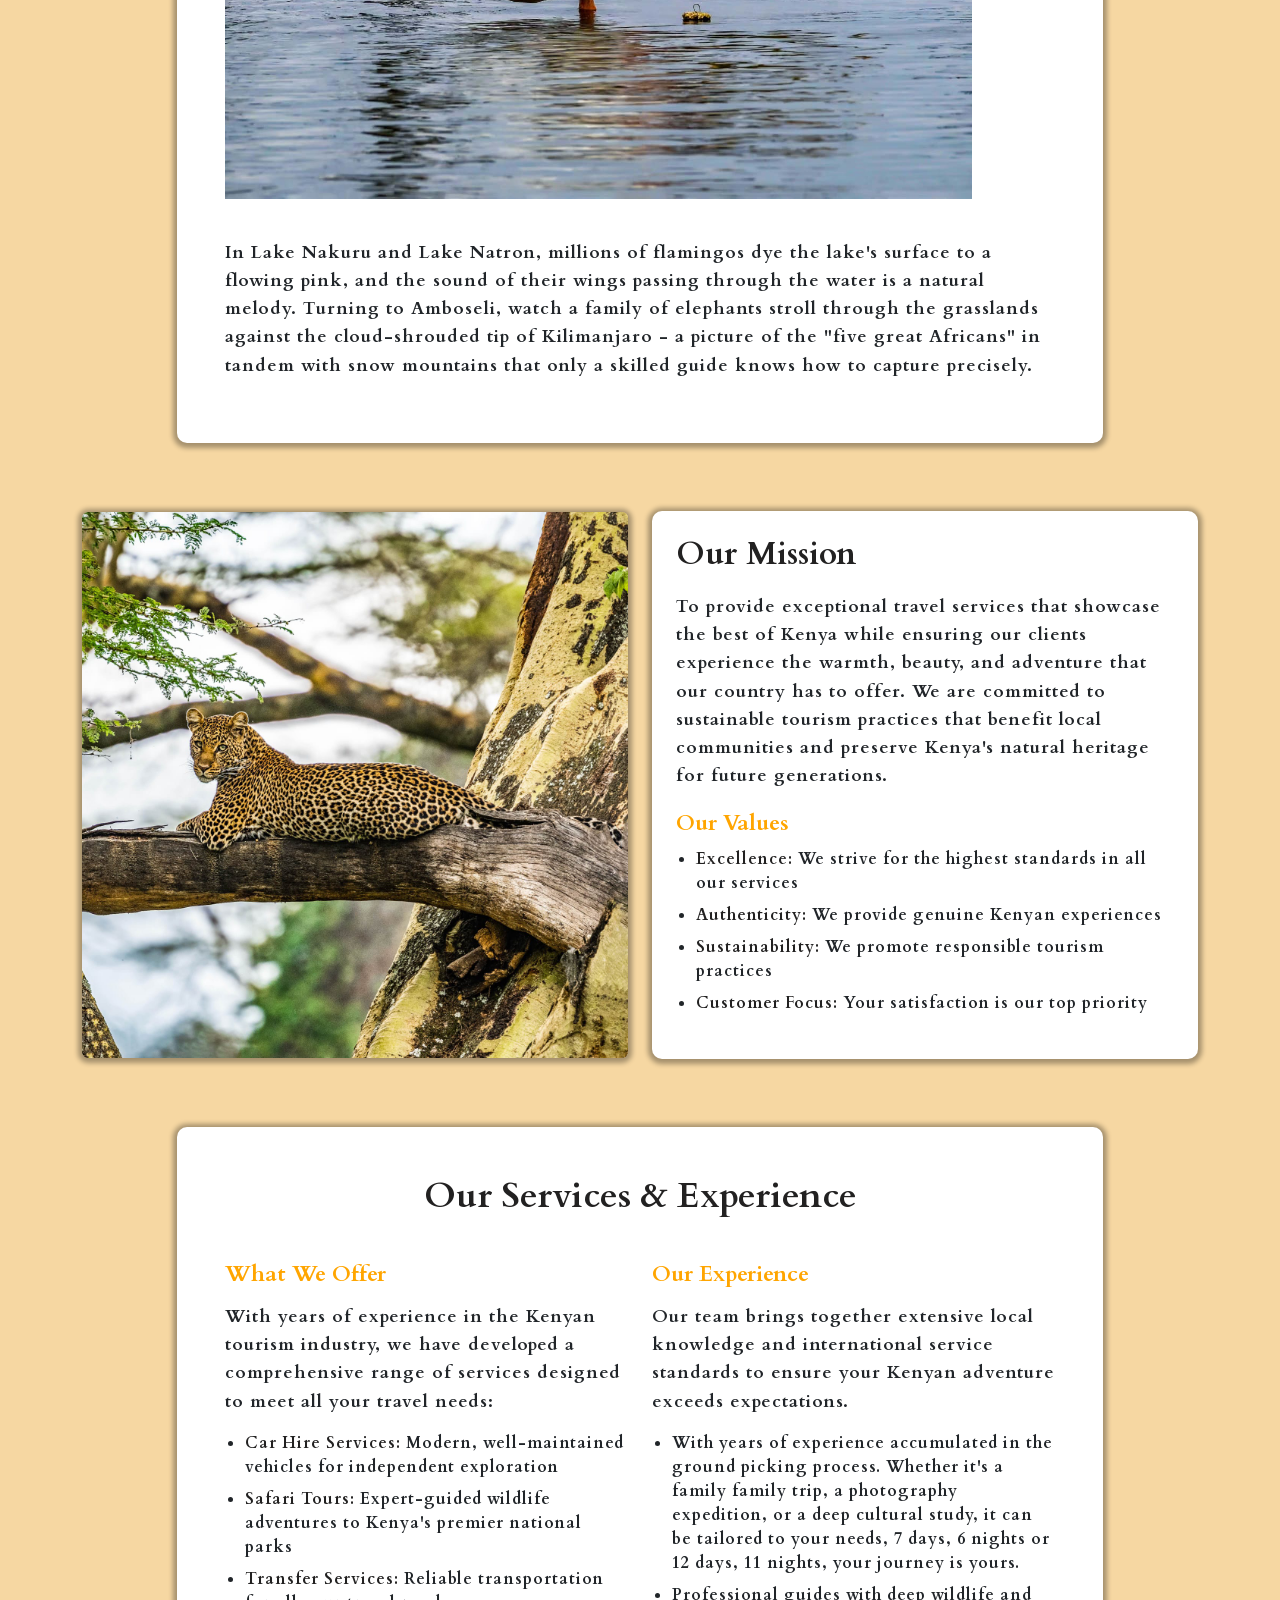
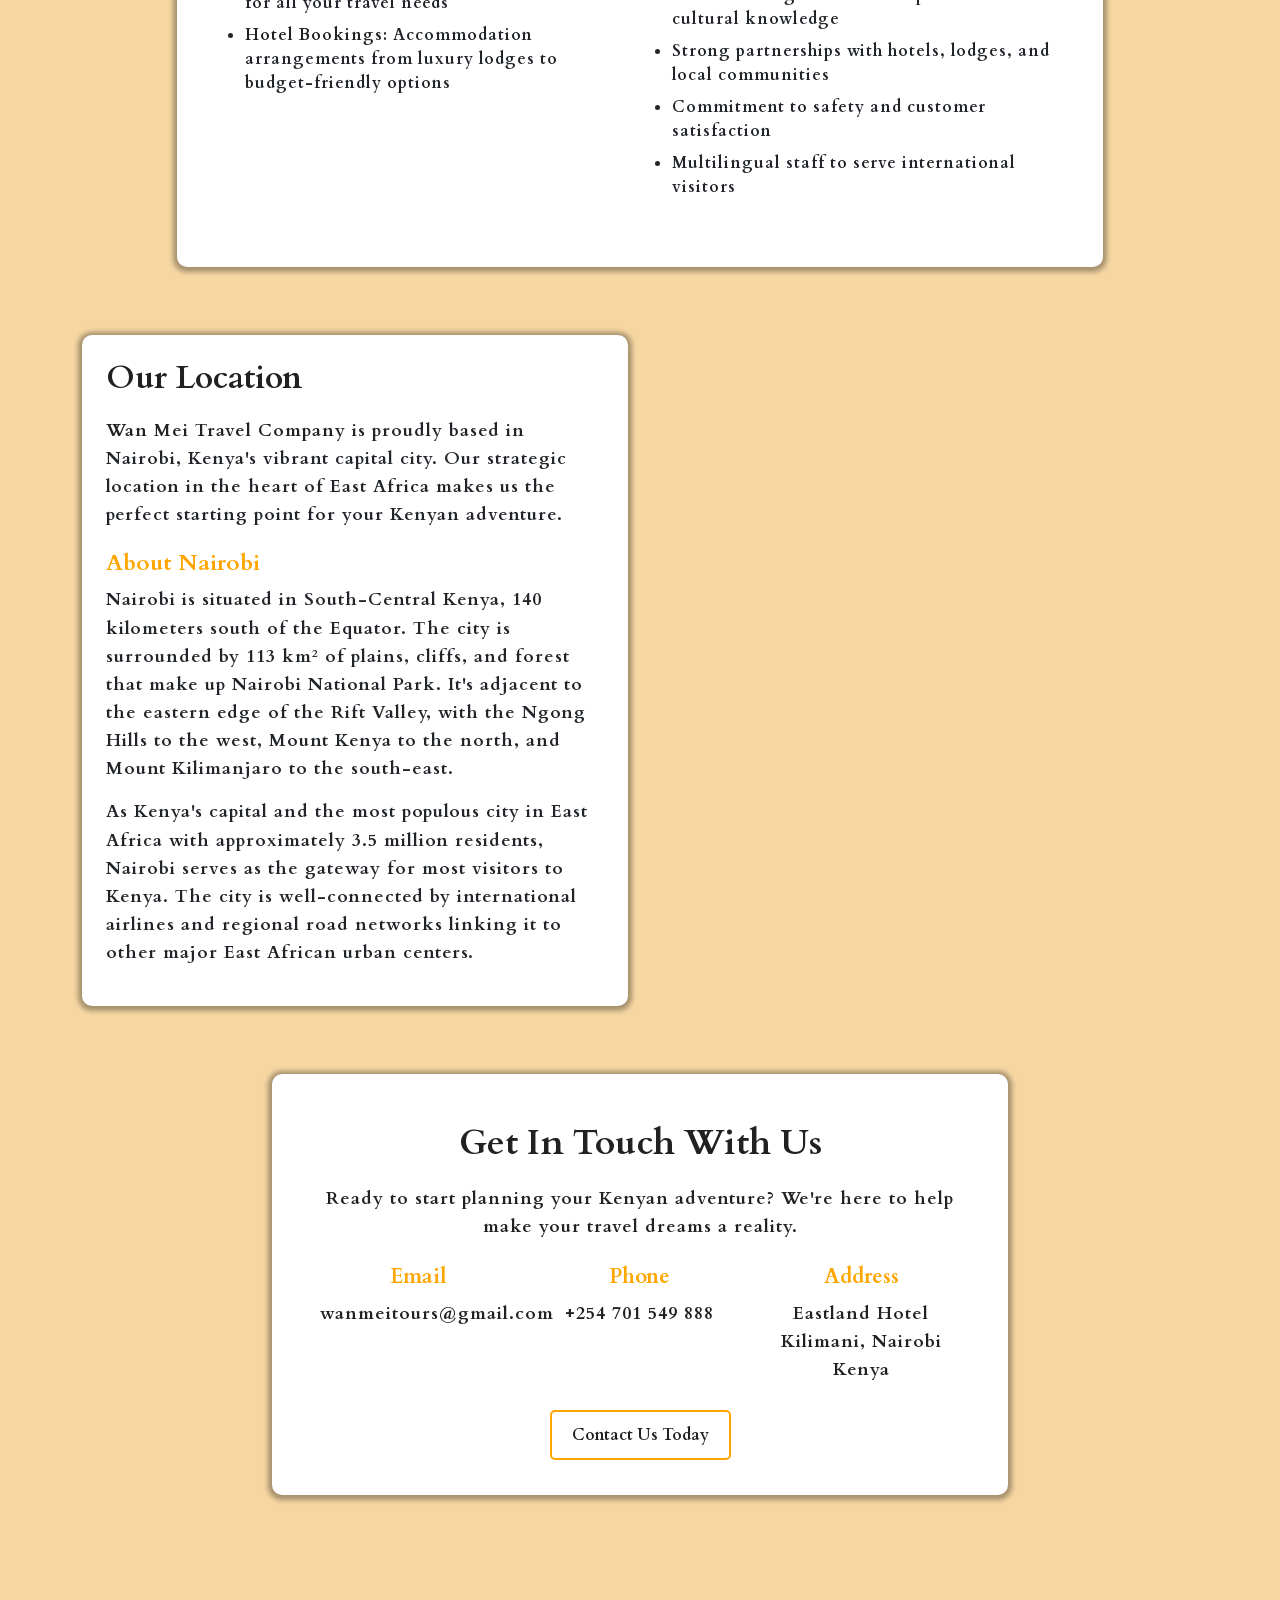
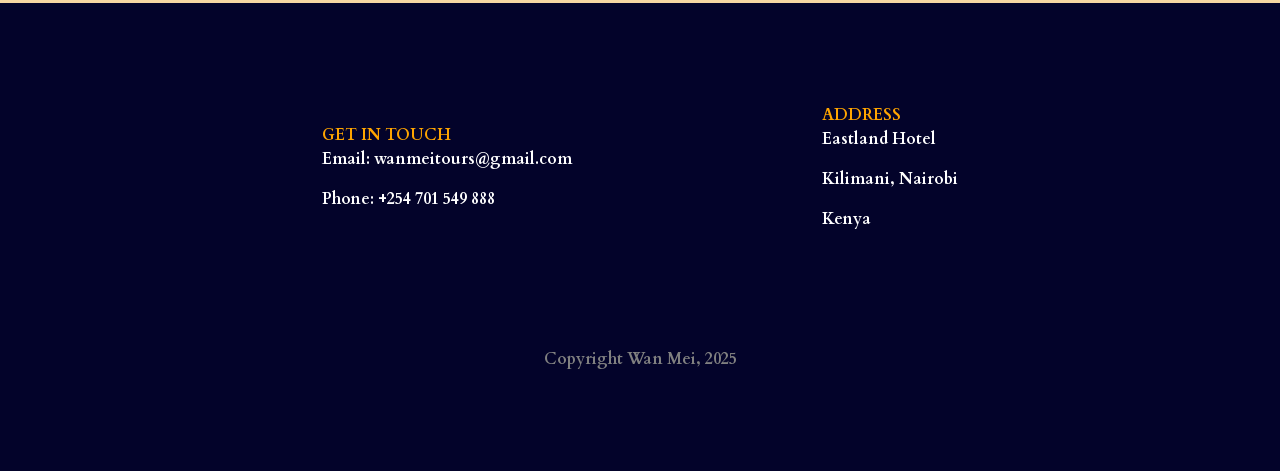
==== commit a05d0233: "adjust pages for mobile responsiveness" ====
--- a/about.html
+++ b/about.html
@@ -18,7 +18,27 @@
           <img src="./wan_mei_logo.jpeg" class="rounded float-start nav_logo" width="80px" alt="...">
           <span>Wan Mei</span>
         </a>
-        <button class="navbar-toggler float-end" type="button" data-bs-toggle="collapse" data-bs-target="#navbarNavDropdown" aria-controls="navbarNavDropdown" aria-expanded="false" aria-label="Toggle navigation">
+              <!-- Hidden checkbox to toggle menu -->
+        <input type="checkbox" id="menu-checkbox">
+
+        <!-- Hamburger icon -->
+        <label for="menu-checkbox" class="menu-toggle">
+          <span></span>
+          <span></span>
+          <span></span>
+        </label>
+
+        <!-- Nav links -->
+        <ul class="nav-links">
+          <li>
+            <a class="nav-link" href="index.html">Home</a>
+          </li>
+          <li>
+            <a class="nav-link" href="packages.html">Packages</a>
+          </li>
+          <li> <a class="nav-link" href="about.html">About</a></li>
+        </ul>
+        <!-- <button class="navbar-toggler float-end" type="button" data-bs-toggle="collapse" data-bs-target="#navbarNavDropdown" aria-controls="navbarNavDropdown" aria-expanded="false" aria-label="Toggle navigation">
           <span class="navbar-toggler-icon"></span>
         </button>
         <div class="collapse navbar-collapse float-end d-flex flex-row-reverse" id="navbarNavDropdown">
@@ -33,7 +53,7 @@
               <a class="nav-link active" href="about.html">About</a>
             </li>
           </ul>
-        </div>
+        </div> -->
       </div>
     </nav>
 
@@ -197,7 +217,7 @@
     </main>
 
     <footer class="d-flex flex-column align-items-center justify-content-around footer_style">
-      <div class="d-flex flex-row justify-content-around align-items-start w-75">
+      <div class="d-flex flex-row justify-content-around align-items-center w-75">
         <div class="footer_col">
           <span>GET IN TOUCH</span>
           <p>Email: wanmeitours@gmail.com</p>
--- a/style.css
+++ b/style.css
@@ -70,8 +70,10 @@
     .nav-links {
       position: absolute;
       top: 100px;
-      right: 0;
-      width: 100%;
+      right: 10px;
+      width: 50%;
+      list-style-type: none;
+      border-radius: 10px;
       background-color: #333;
       flex-direction: column;
       align-items: center;
@@ -1585,11 +1587,13 @@
   .offer_container {
     padding: 40px 20px;
     height: 140vh;
+    margin-top: 140px;
   }
   
   .location_container {
     padding: 40px 20px;
     text-align: center;
+    height: 130vh;
   }
   
   .location_container .container .row {
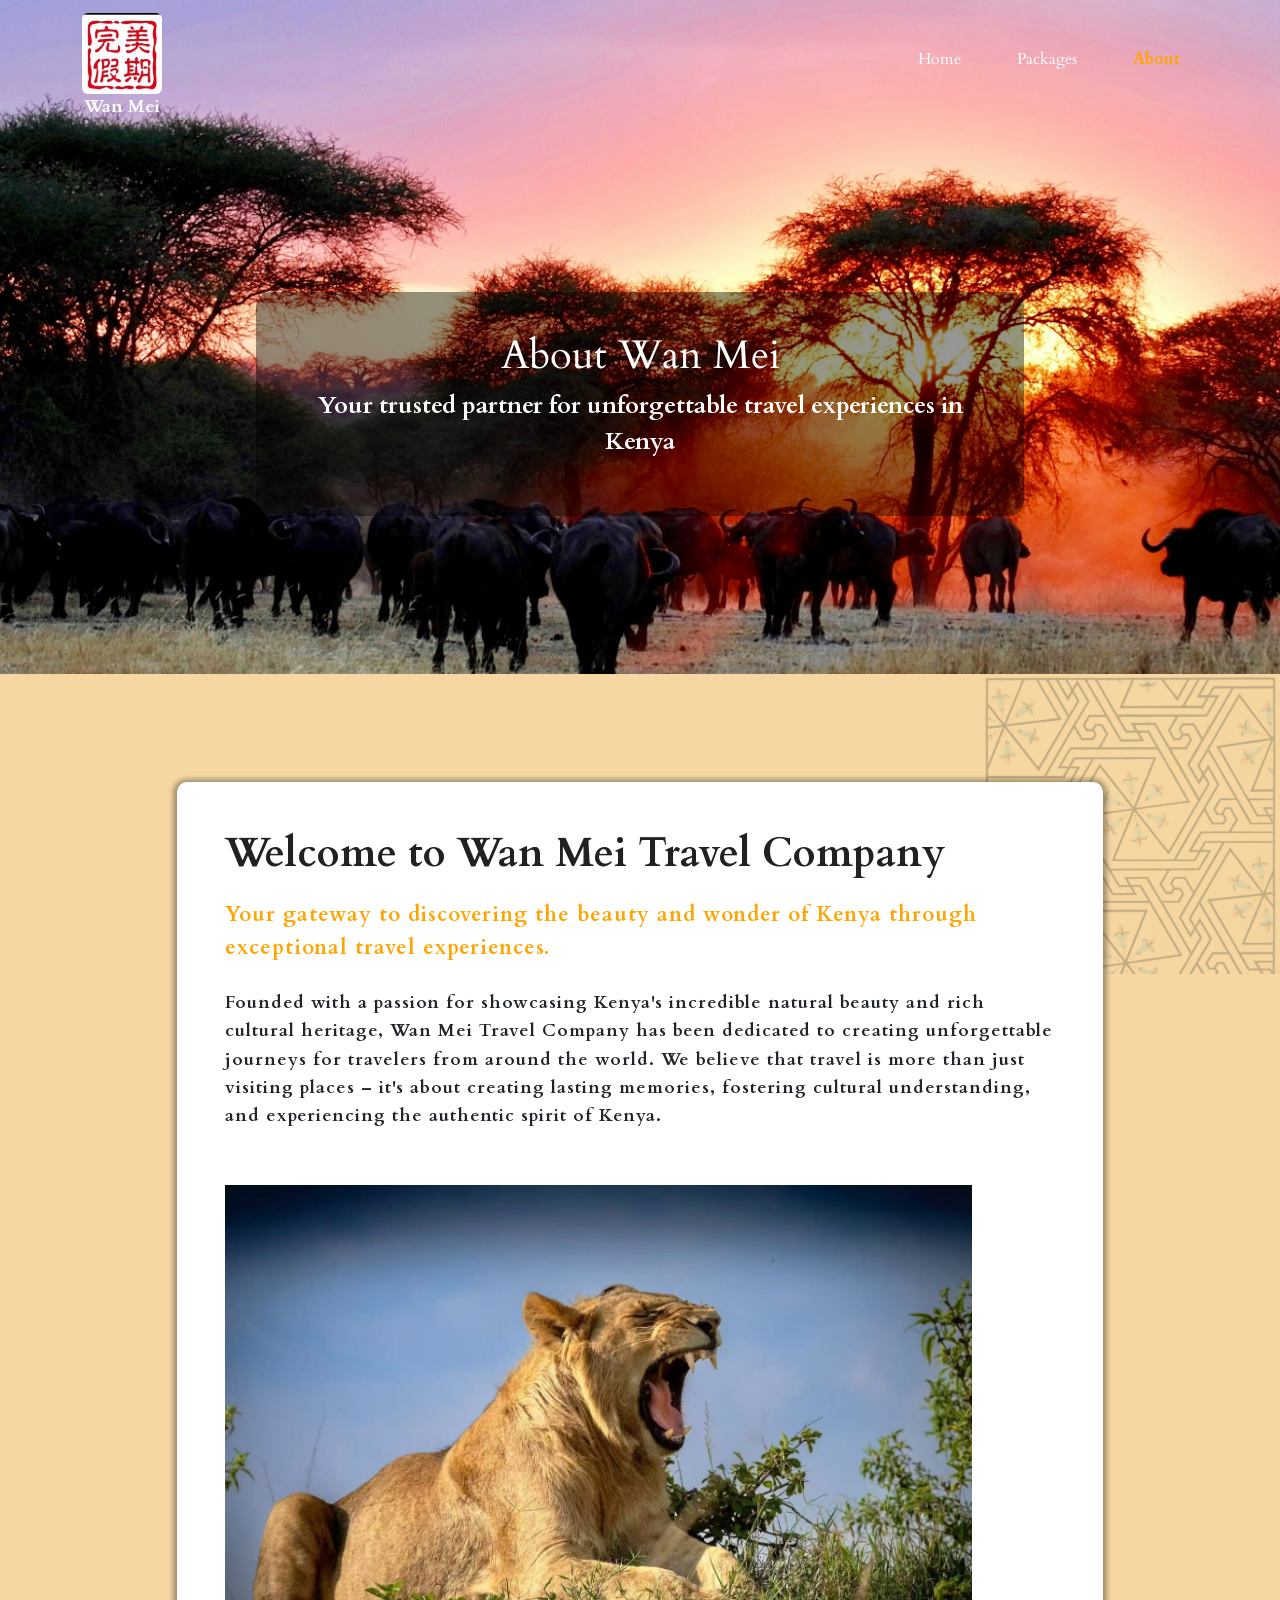
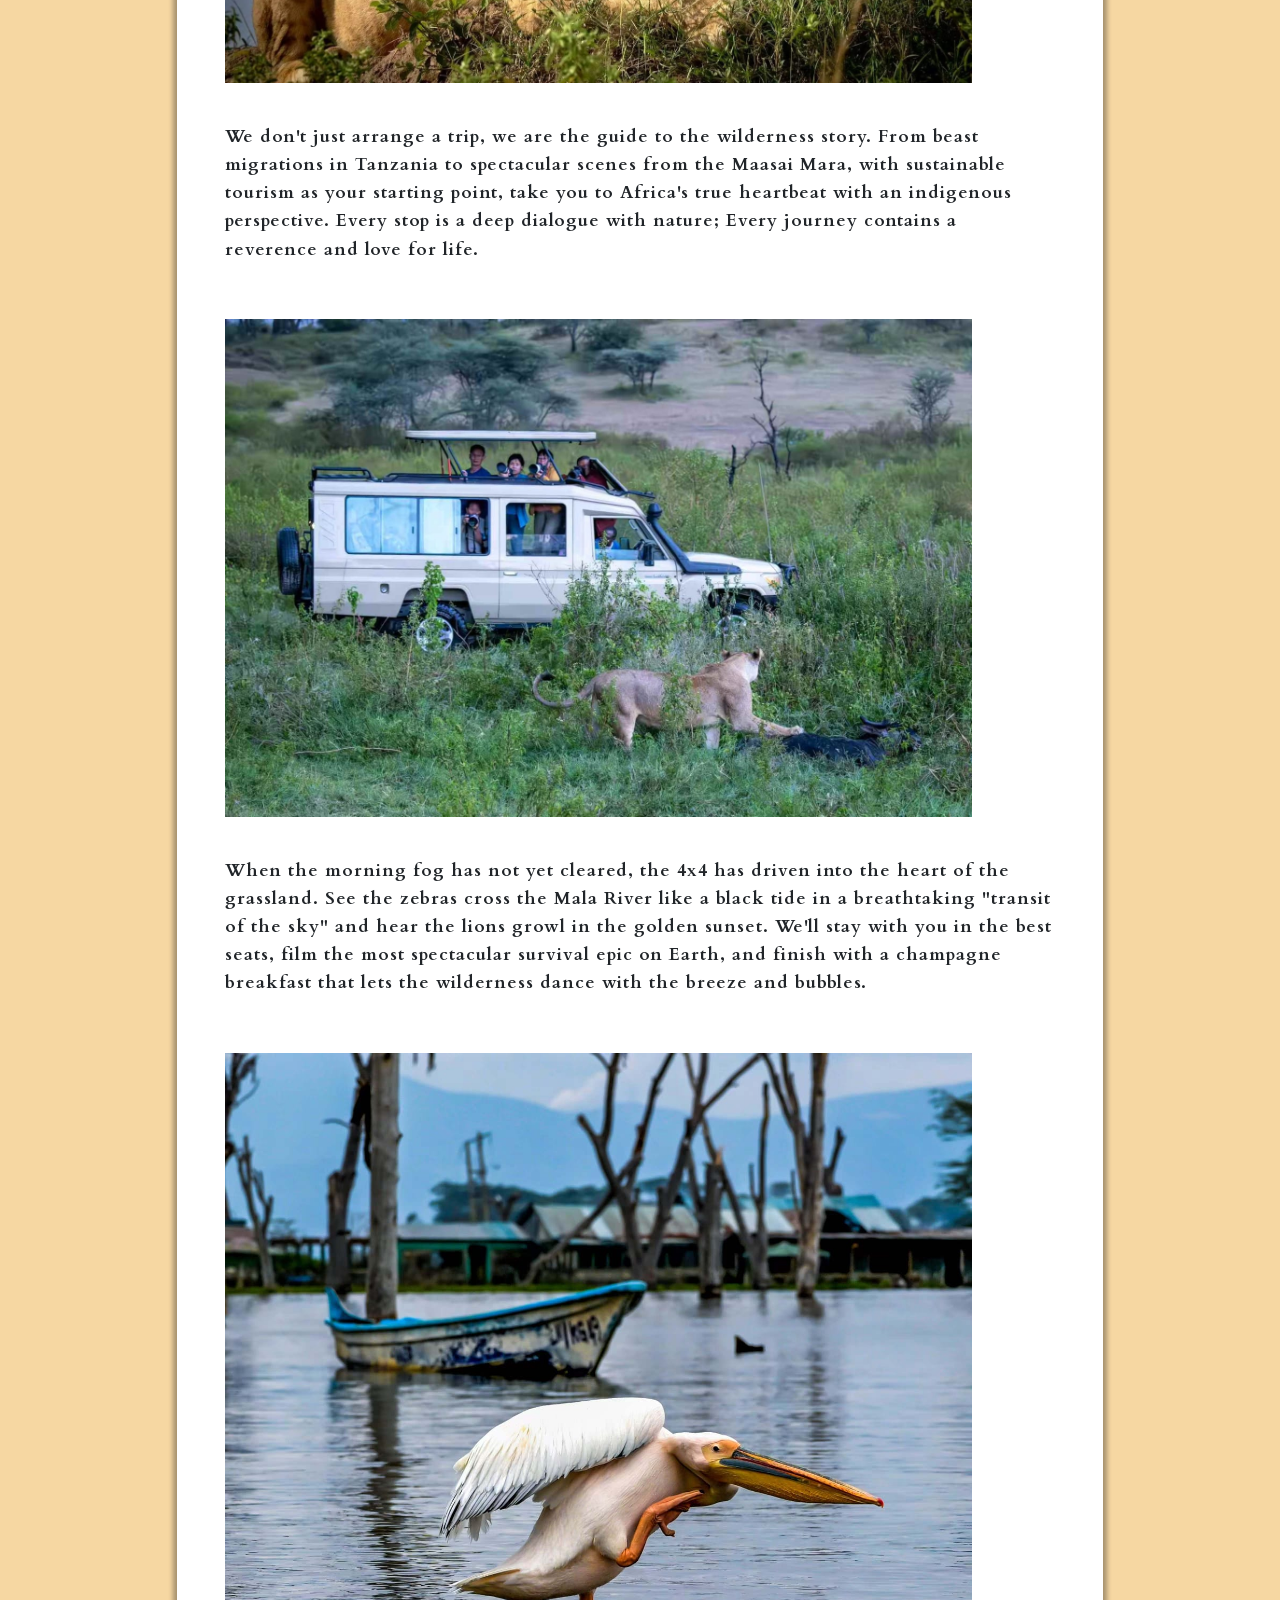
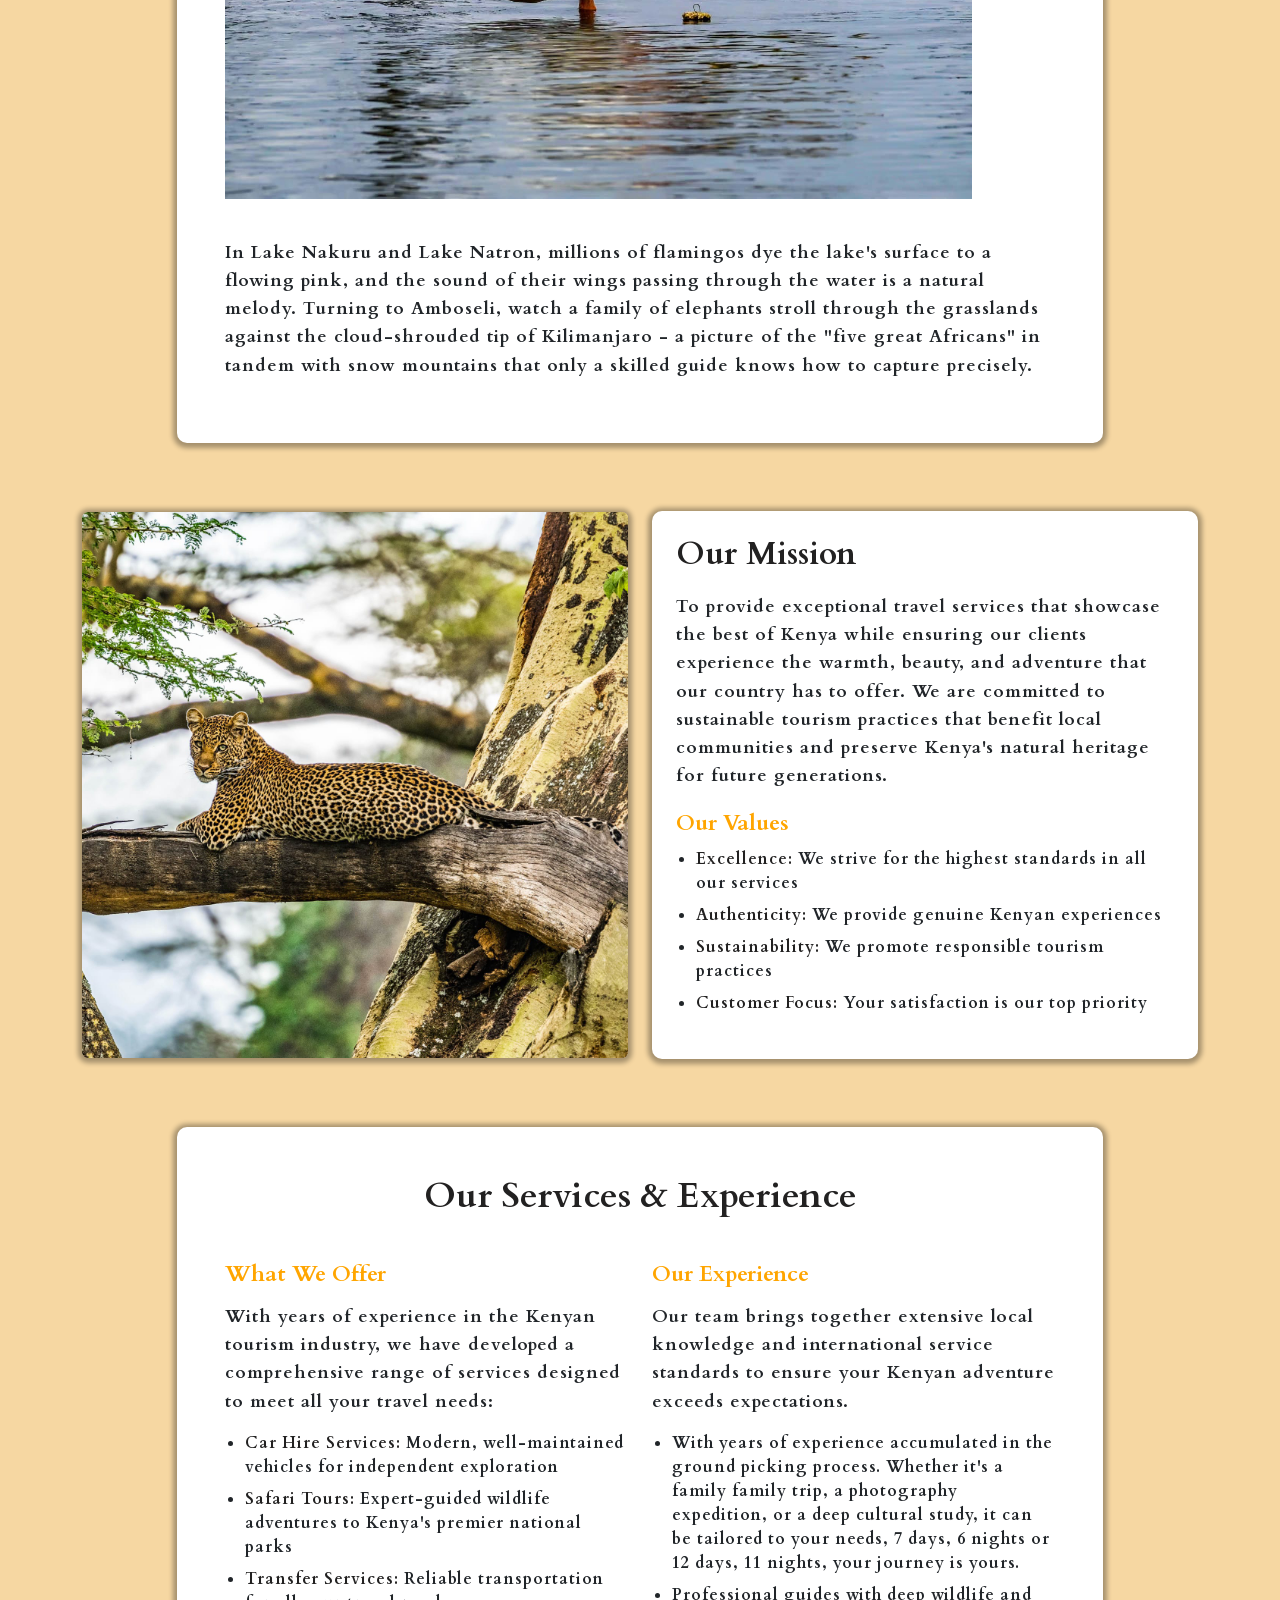
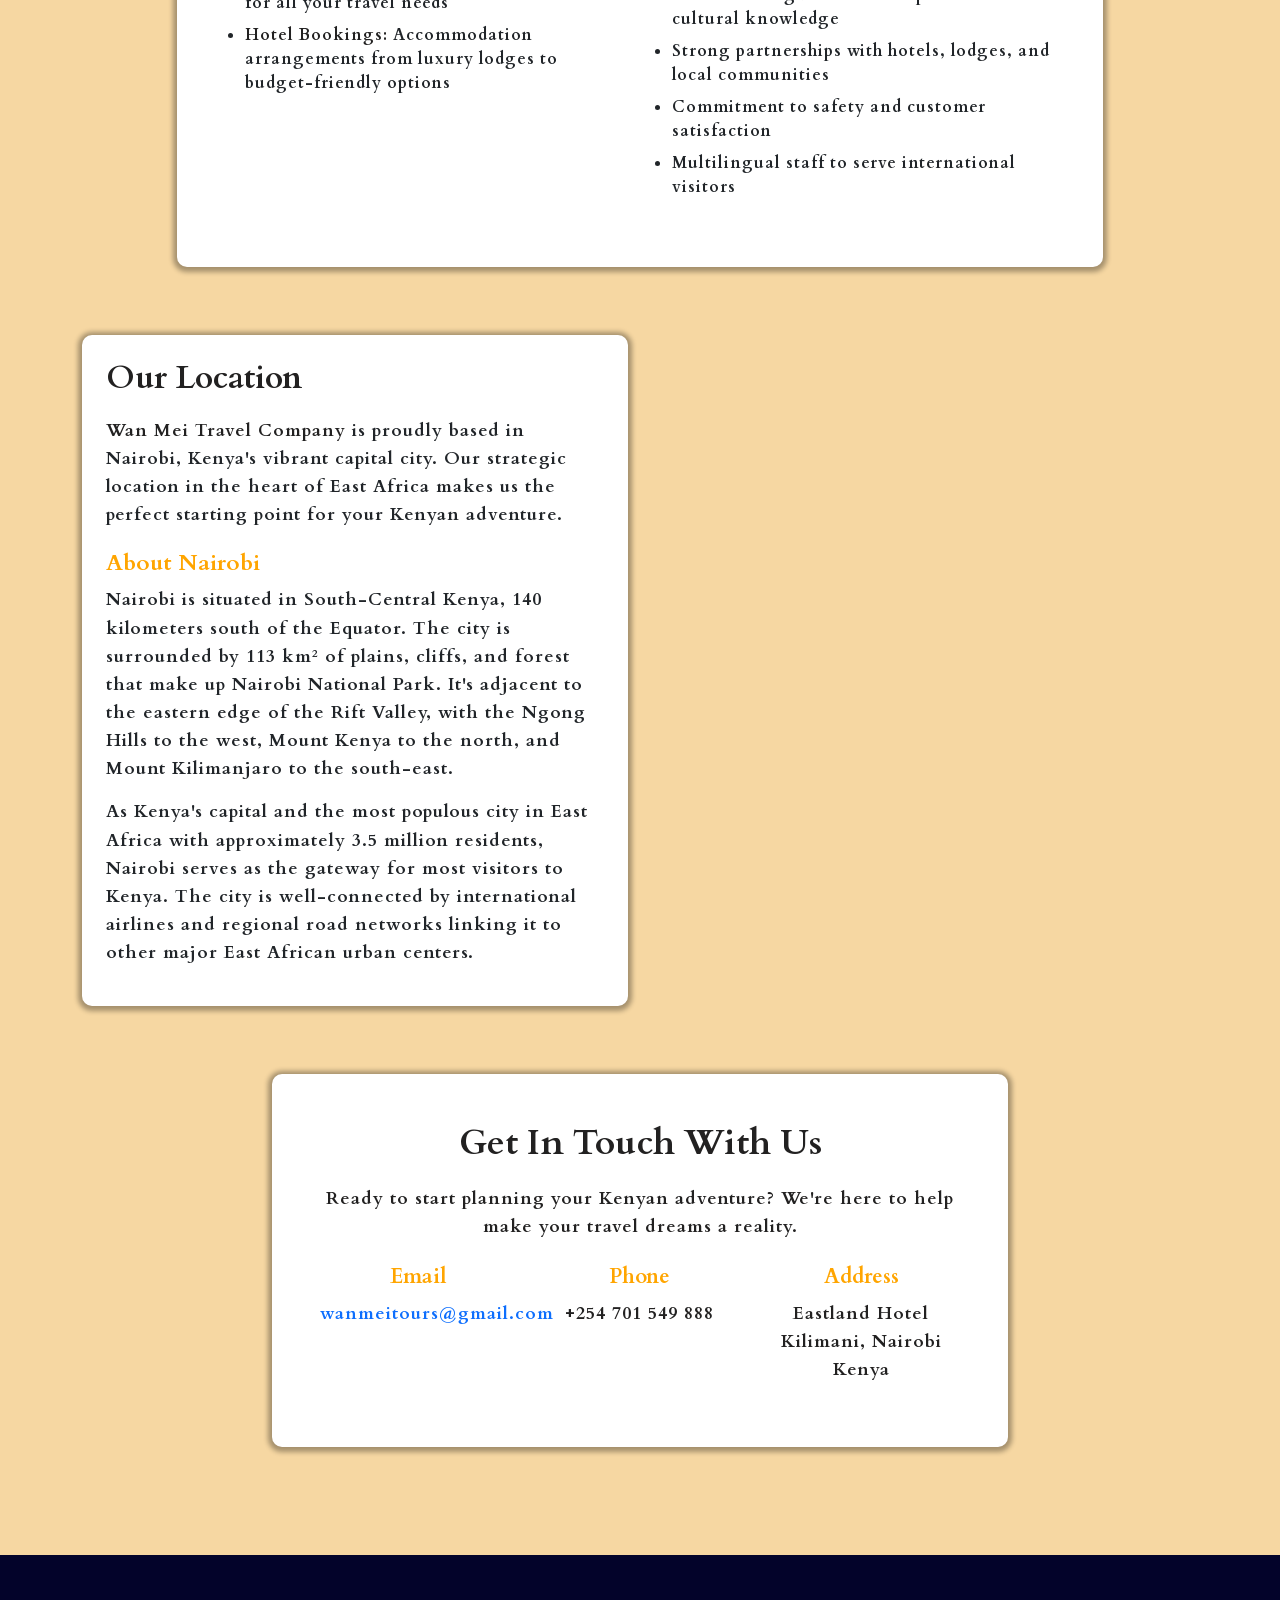
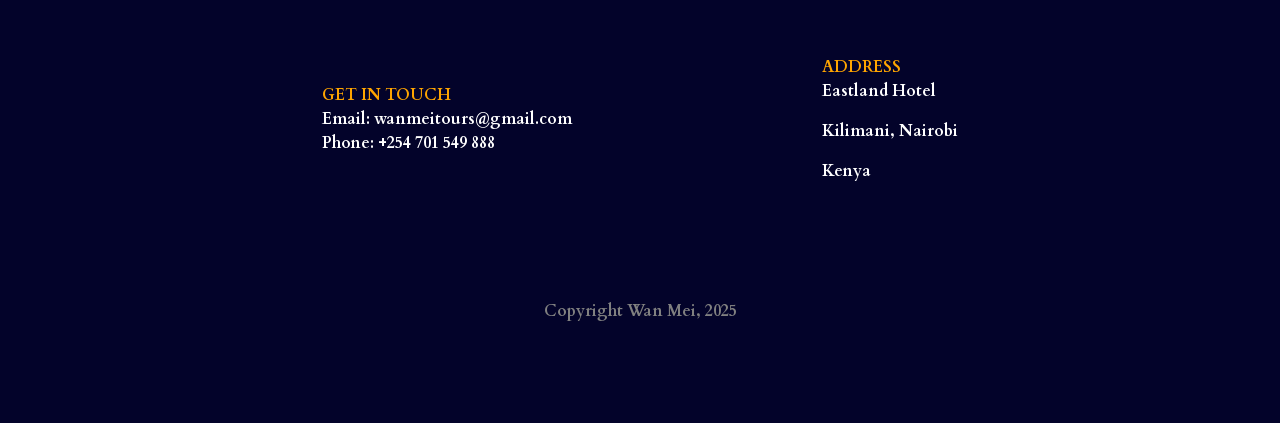
==== commit 0862f4b0: "rearrange the packages page" ====
--- a/about.html
+++ b/about.html
@@ -192,7 +192,11 @@
                   <div class="row mt-4">
                     <div class="col-md-4">
                       <h5>Email</h5>
-                      <p>wanmeitours@gmail.com</p>
+                      <p>
+                        <a href="mailto:wanmeitours@gmail.com">
+                          wanmeitours@gmail.com
+                        </a>
+                      </p>
                     </div>
                     <div class="col-md-4">
                       <h5>Phone</h5>
@@ -204,9 +208,9 @@
                     </div>
                   </div>
                   
-                  <div class="mt-4">
+                  <!-- <div class="mt-4">
                     <a href="index.html#contact" class="card-btn">Contact Us Today</a>
-                  </div>
+                  </div> -->
                 </div>
               </div>
             </div>
@@ -220,7 +224,10 @@
       <div class="d-flex flex-row justify-content-around align-items-center w-75">
         <div class="footer_col">
           <span>GET IN TOUCH</span>
-          <p>Email: wanmeitours@gmail.com</p>
+          <!-- <p>Email: wanmeitours@gmail.com</p> -->
+           <a href="mailto:wanmeitours@gmail.com">
+            Email: wanmeitours@gmail.com
+          </a>
           <p>Phone: +254 701 549 888</p>
         </div>
         <div class="footer_col">
--- a/style.css
+++ b/style.css
@@ -175,7 +175,7 @@
     border: none;
     color: white;
     font-size: 28px;
-    padding: 10px;
+    padding: 10px 20px;
     cursor: pointer;
     border-radius: 50%;
     z-index: 10;
@@ -466,7 +466,16 @@
 .footer_col {
   display: flex;
   flex-direction: column;
-
+}
+
+.footer_col > a {
+  text-decoration: none;
+  color: #fff;
+  cursor: pointer;
+}
+
+.footer_col > a:hover {
+  color: #ff9800;
 }
 
 .footer_col > span {
@@ -1130,6 +1139,10 @@
   font-weight: 800;
   margin-bottom: 20px;
   font-size: 2.2rem;
+}
+
+.contact-info a {
+  text-decoration: none;
 }
 
 .contact-info h5 {
@@ -1586,14 +1599,14 @@
   
   .offer_container {
     padding: 40px 20px;
-    height: 140vh;
+    height: 190vh;
     margin-top: 140px;
   }
   
   .location_container {
     padding: 40px 20px;
     text-align: center;
-    height: 130vh;
+    height: 180vh;
   }
   
   .location_container .container .row {
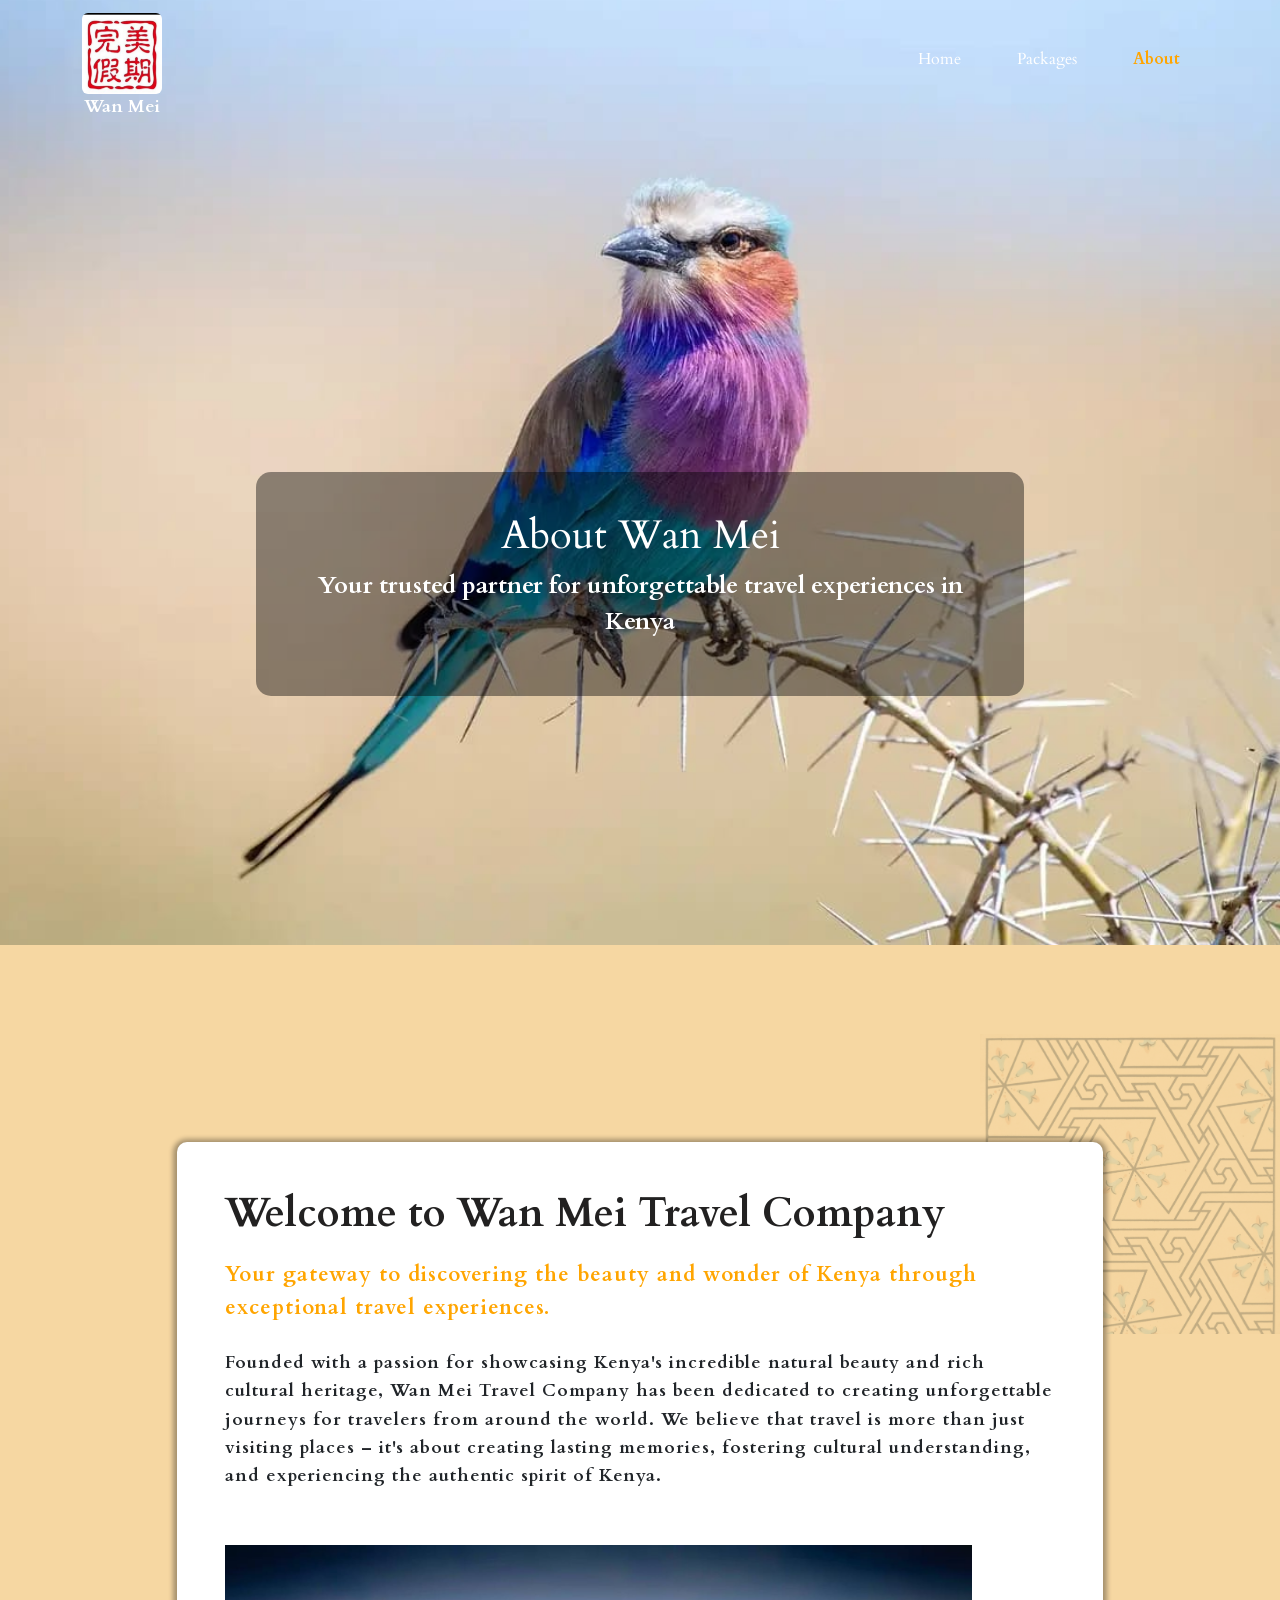
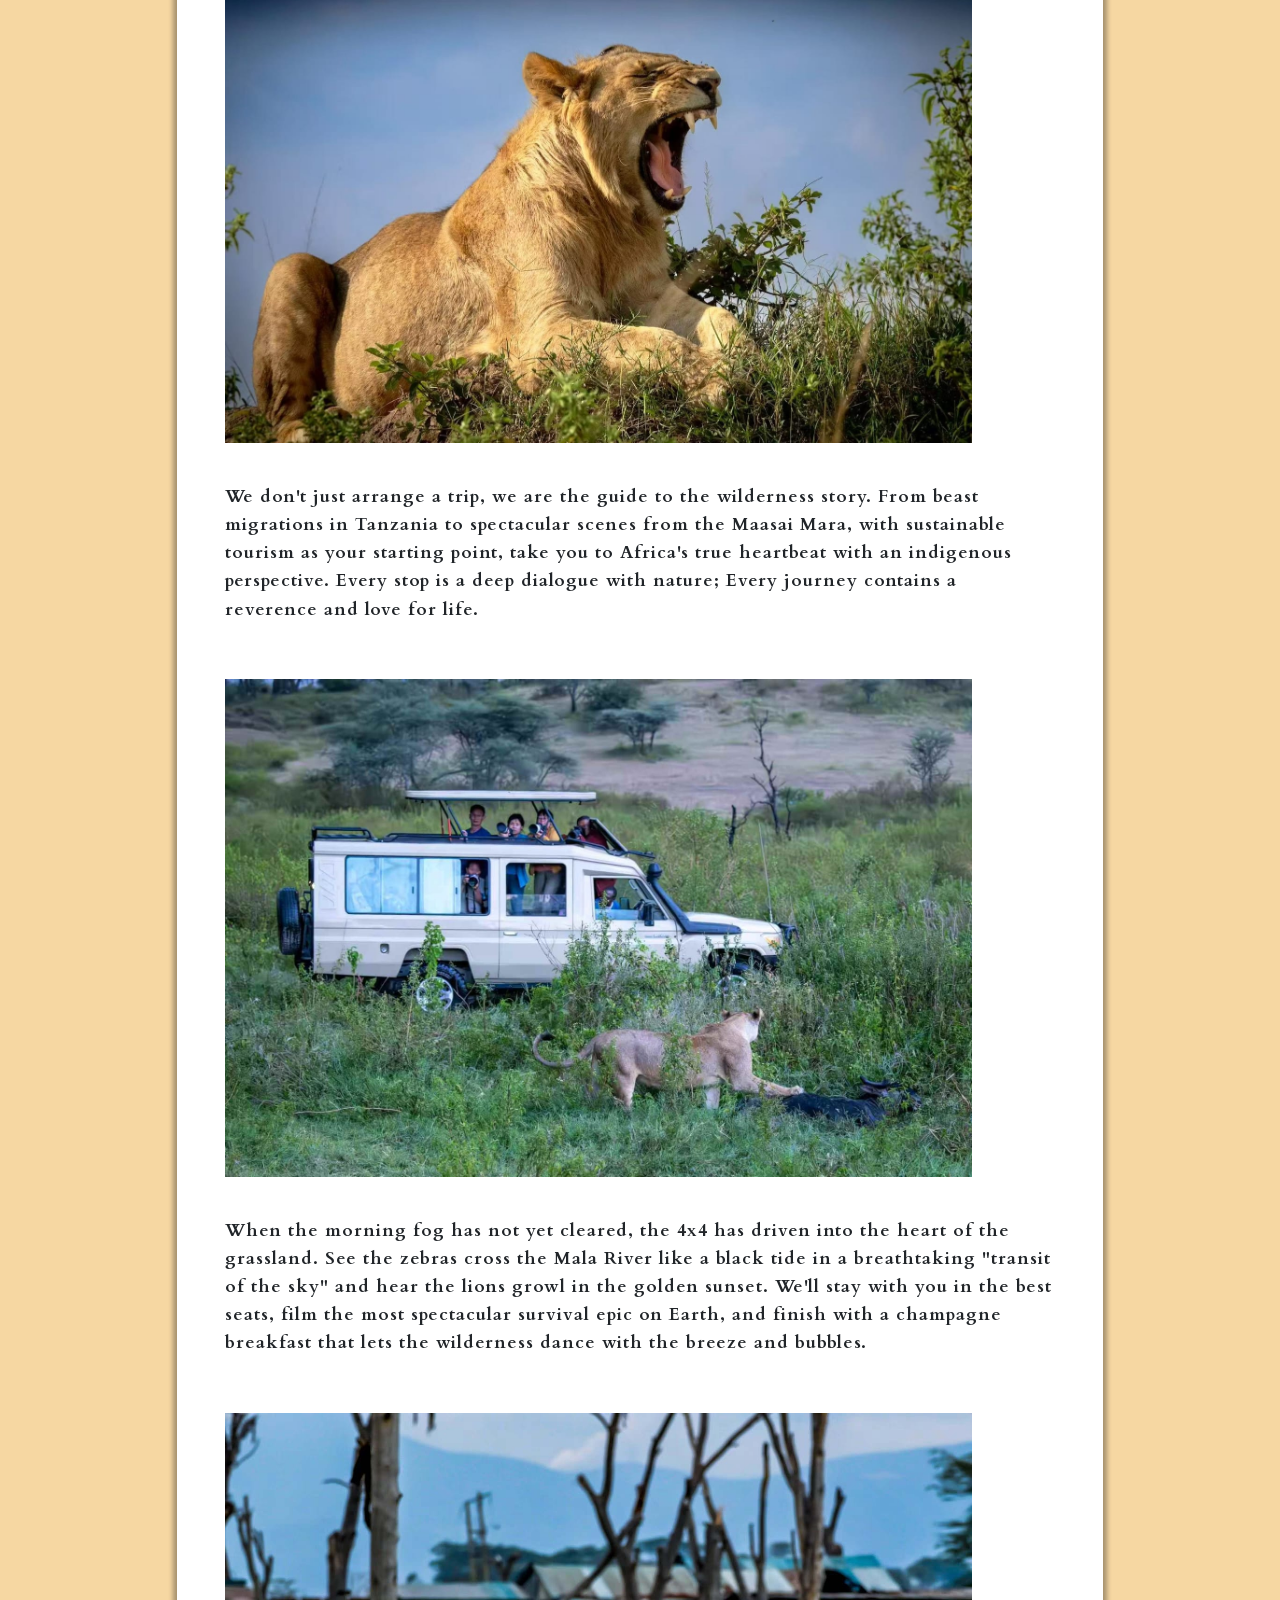
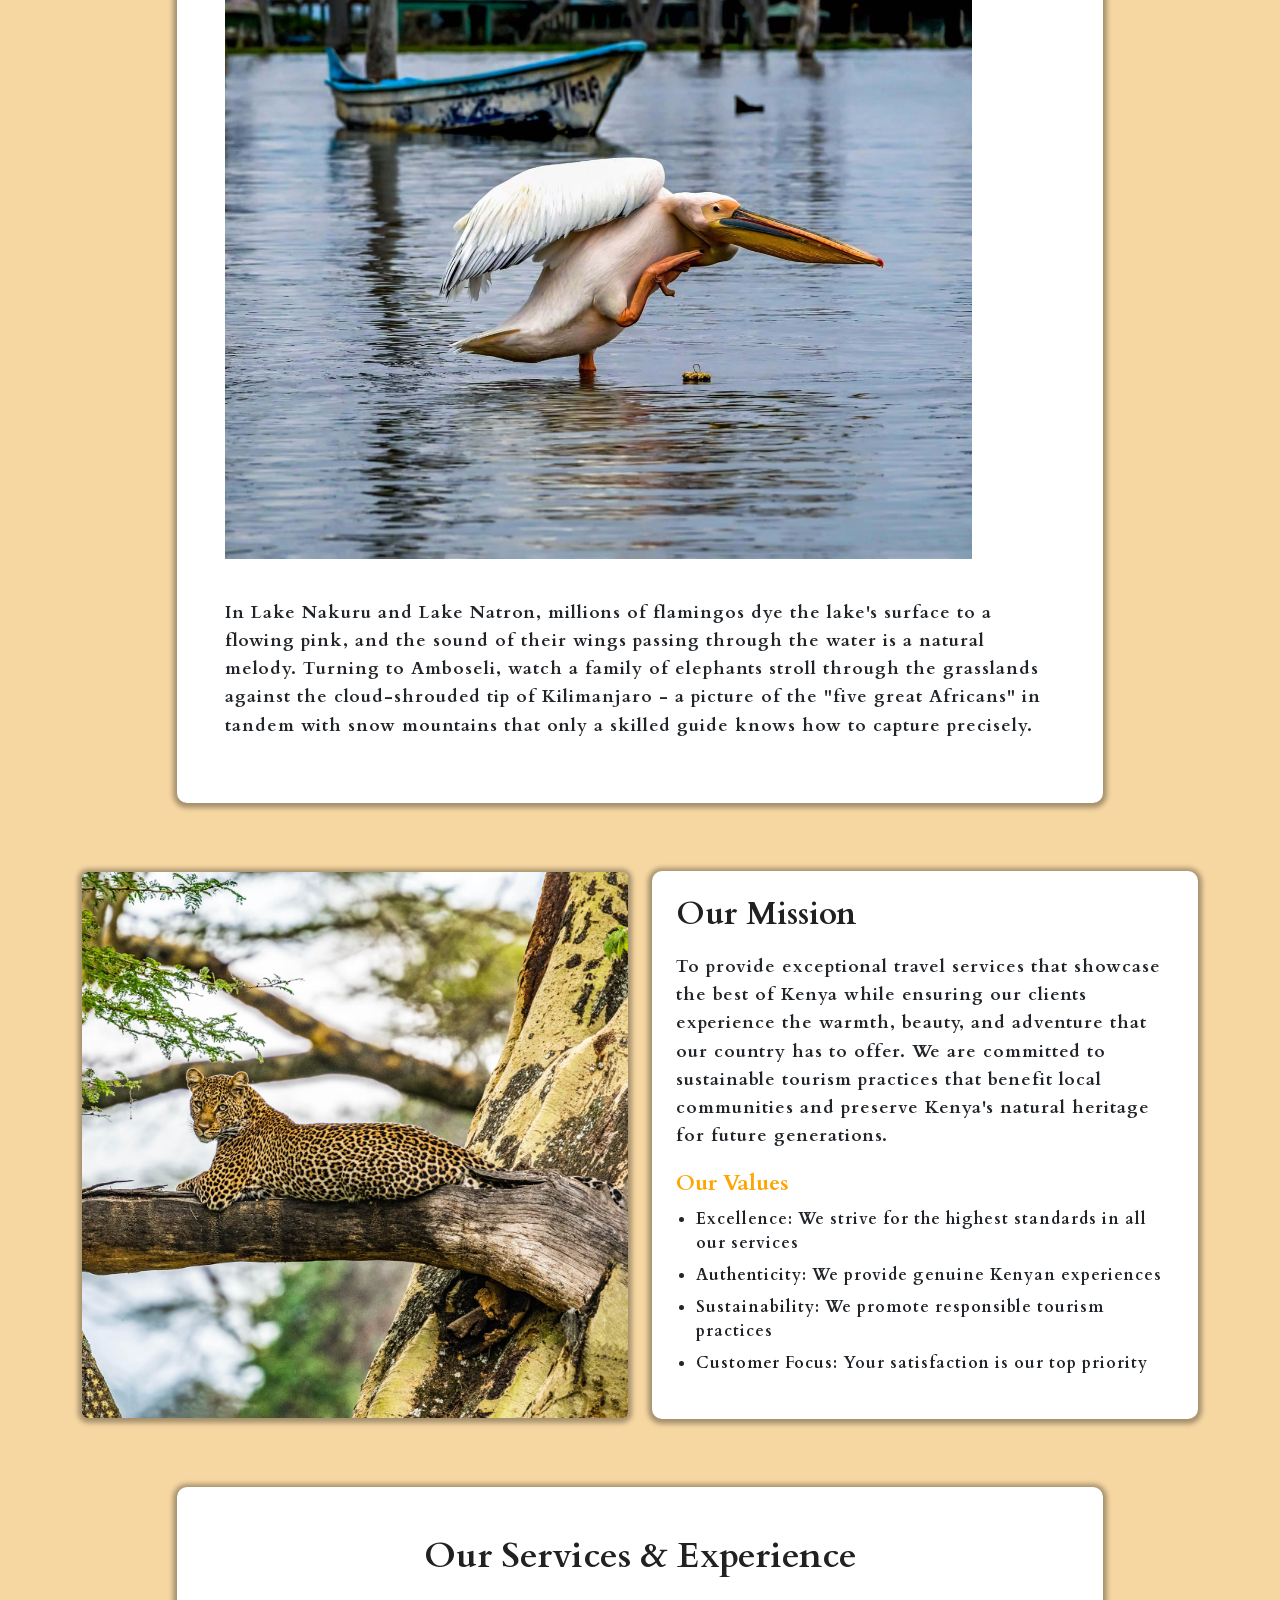
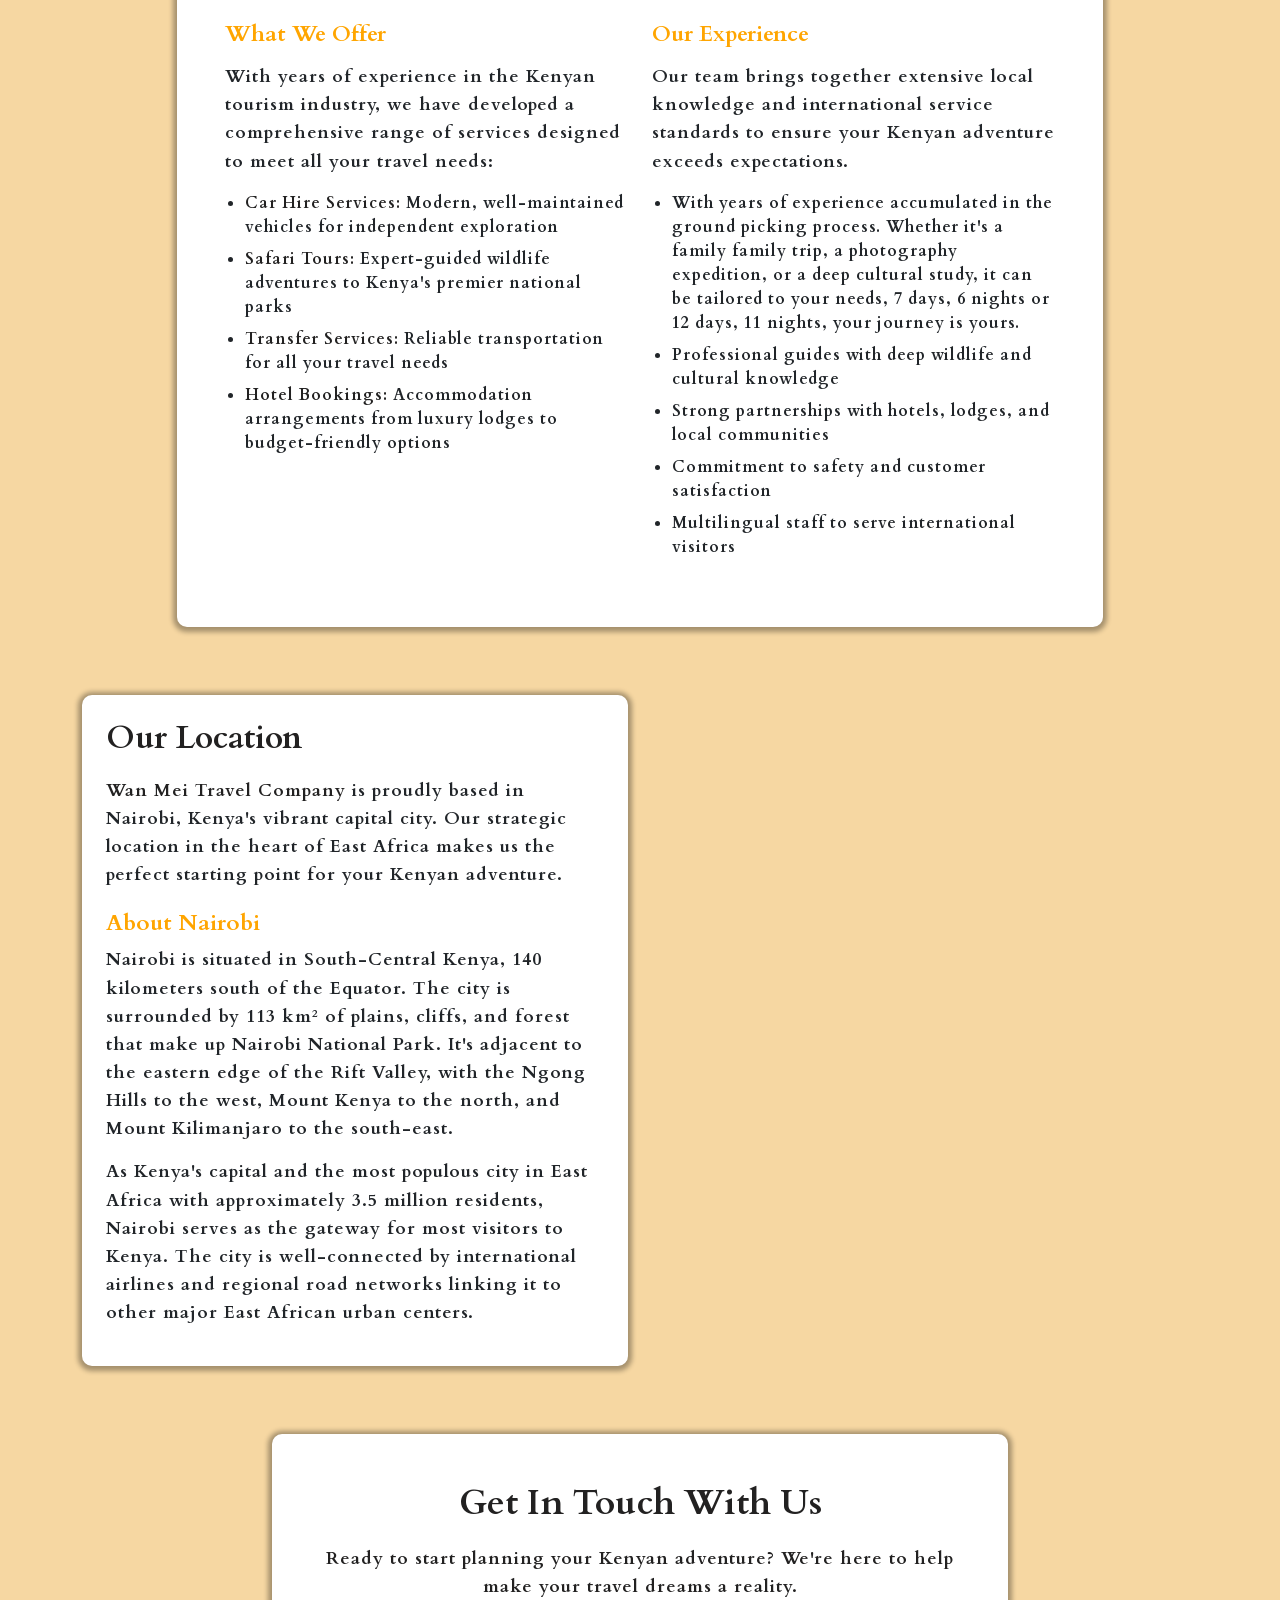
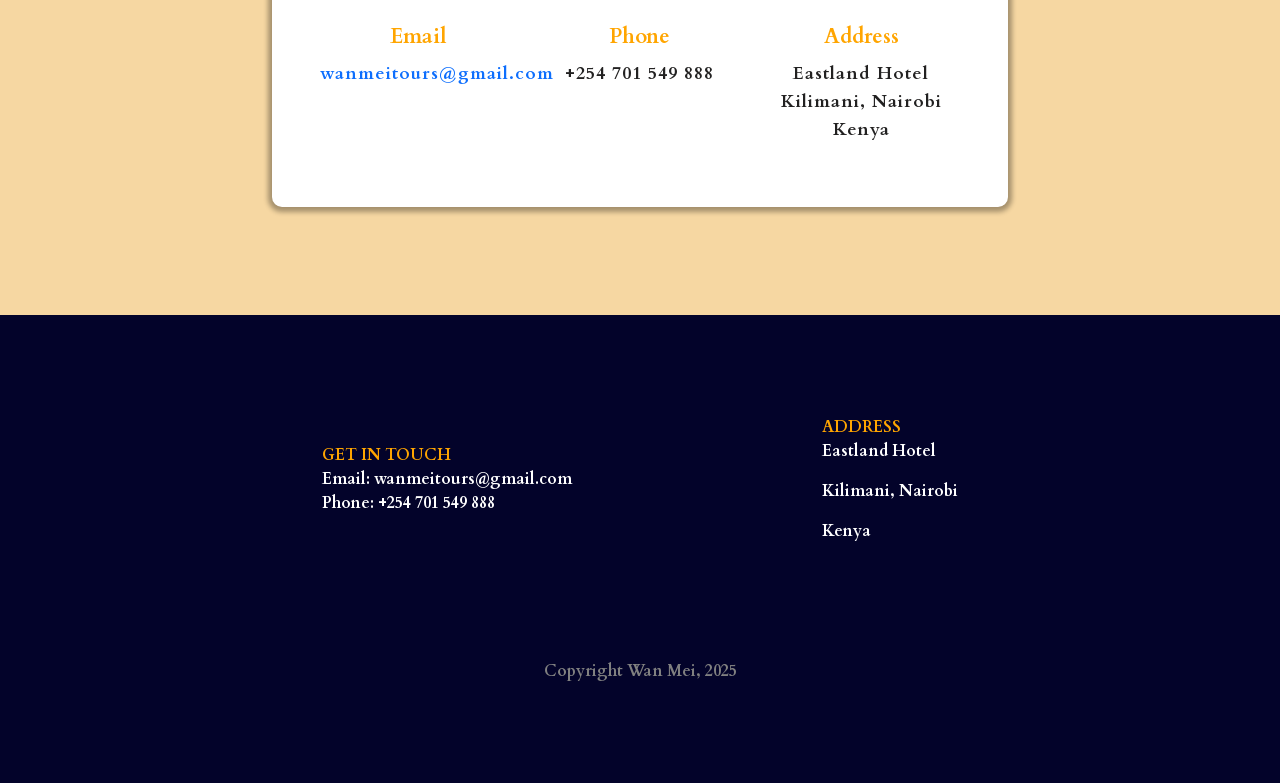
==== commit 033a1071: "add more images" ====
--- a/about.html
+++ b/about.html
@@ -247,5 +247,28 @@
     <script src="https://cdn.jsdelivr.net/npm/bootstrap@5.3.7/dist/js/bootstrap.bundle.min.js" integrity="sha384-ndDqU0Gzau9qJ1lfW4pNLlhNTkCfHzAVBReH9diLvGRem5+R9g2FzA8ZGN954O5Q" crossorigin="anonymous"></script>
     <script src="https://cdn.jsdelivr.net/npm/@popperjs/core@2.11.8/dist/umd/popper.min.js" integrity="sha384-I7E8VVD/ismYTF4hNIPjVp/Zjvgyol6VFvRkX/vR+Vc4jQkC+hVqc2pM8ODewa9r" crossorigin="anonymous"></script>
     <script src="https://cdn.jsdelivr.net/npm/bootstrap@5.3.7/dist/js/bootstrap.min.js" integrity="sha384-7qAoOXltbVP82dhxHAUje59V5r2YsVfBafyUDxEdApLPmcdhBPg1ERo0BZlK" crossorigin="anonymous"></script>
+    <script>
+      const images = [
+        './images/bluebird.jpeg',
+        './images/wildebeest.jpeg',
+        './images/ostrich.jpeg',
+        './images/mating_lions.jpeg',
+        './images/kingfisher.jpeg'
+      ];
+
+      let index = 0;
+      const bg = document.querySelector('.background-image');
+
+      function changeBackground() {
+        bg.style.backgroundImage = `url('${images[index]}')`;
+        index = (index + 1) % images.length;
+      }
+
+      // initial load
+      changeBackground();
+      // change every 3 seconds
+      setInterval(changeBackground, 5000);
+
+    </script>
   </body>
 </html>
--- a/style.css
+++ b/style.css
@@ -1235,7 +1235,7 @@
 .page-packages .packages-hero,
 .page-about .about-hero {
   position: relative;
-  height: 60vh;
+  height: 100vh;
   overflow: hidden;
 }
 
@@ -1420,7 +1420,7 @@
   left: 0;
   width: 100%;
   height: 100%;
-  background-image: url('./images/banner.jpg');
+  background-image: url('./images/bluebird.jpeg');
   background-position: center;
   background-size: cover;
   padding: 50px;
